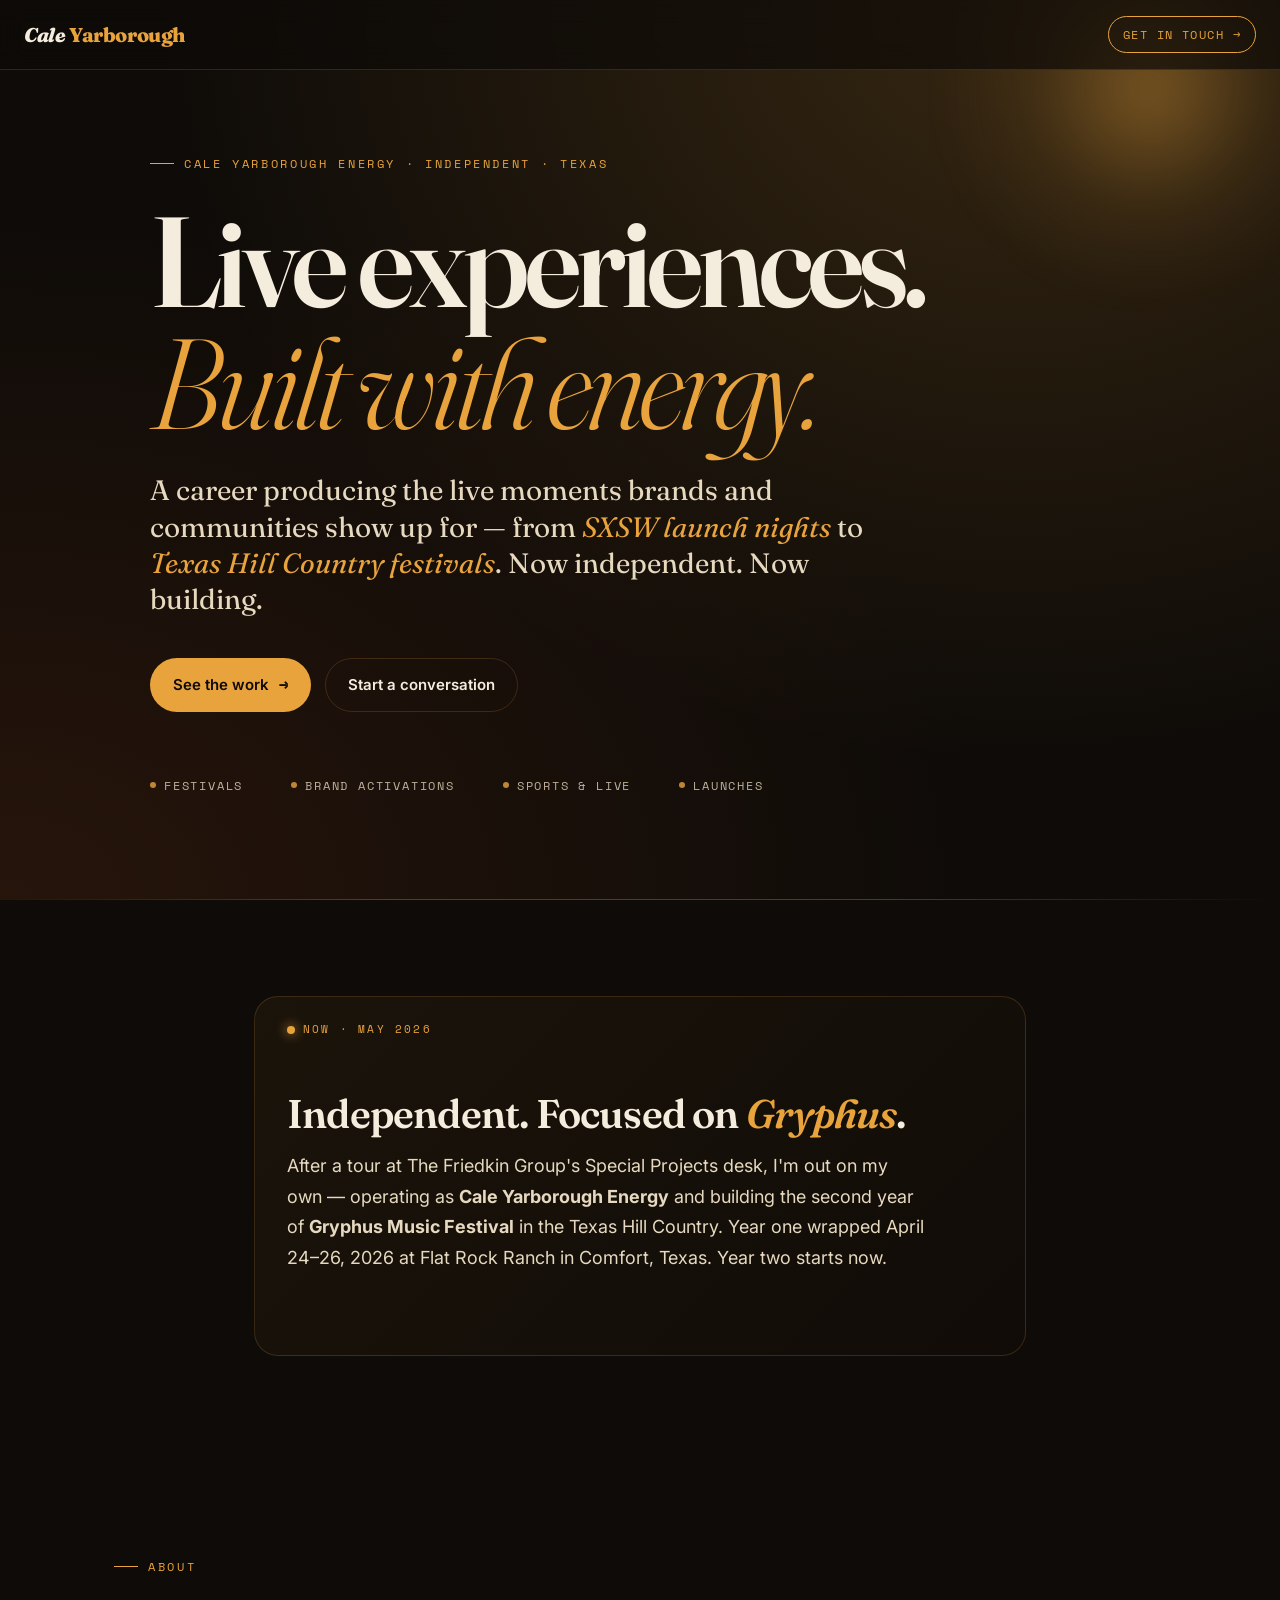
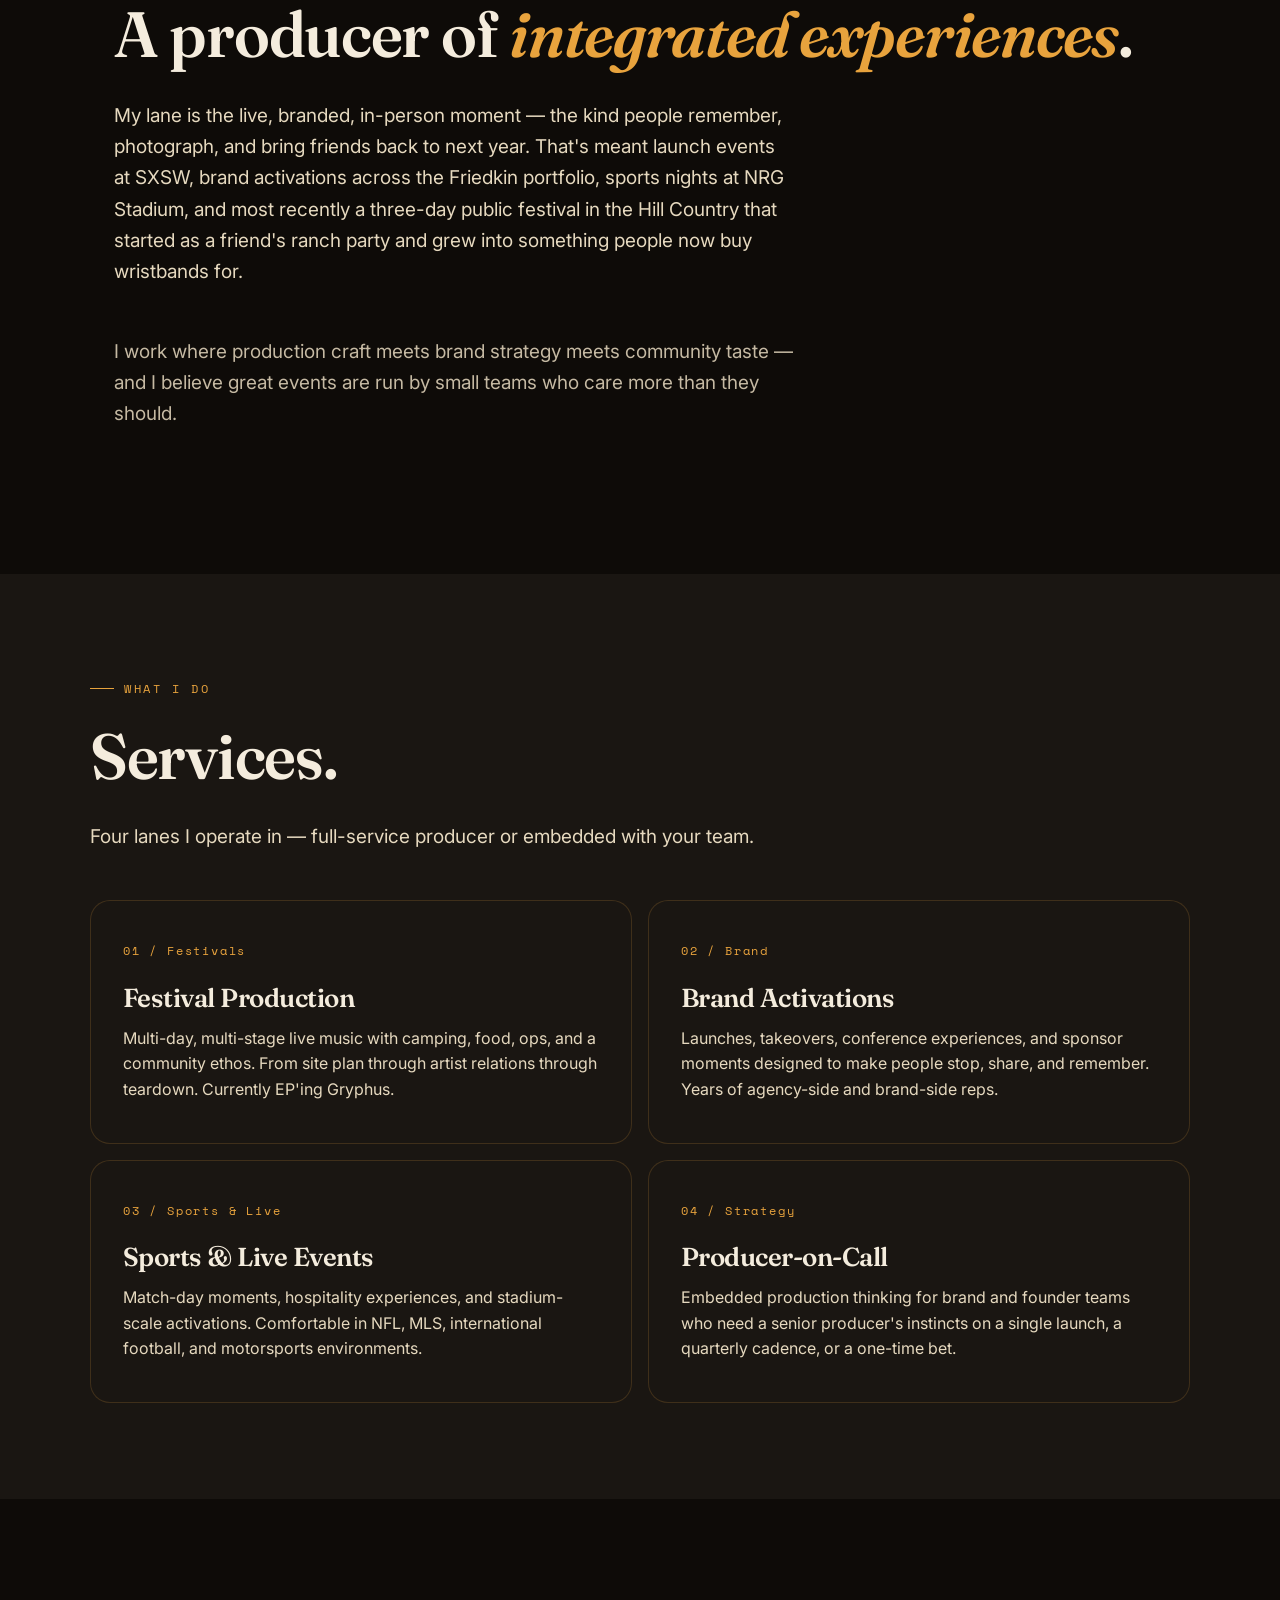
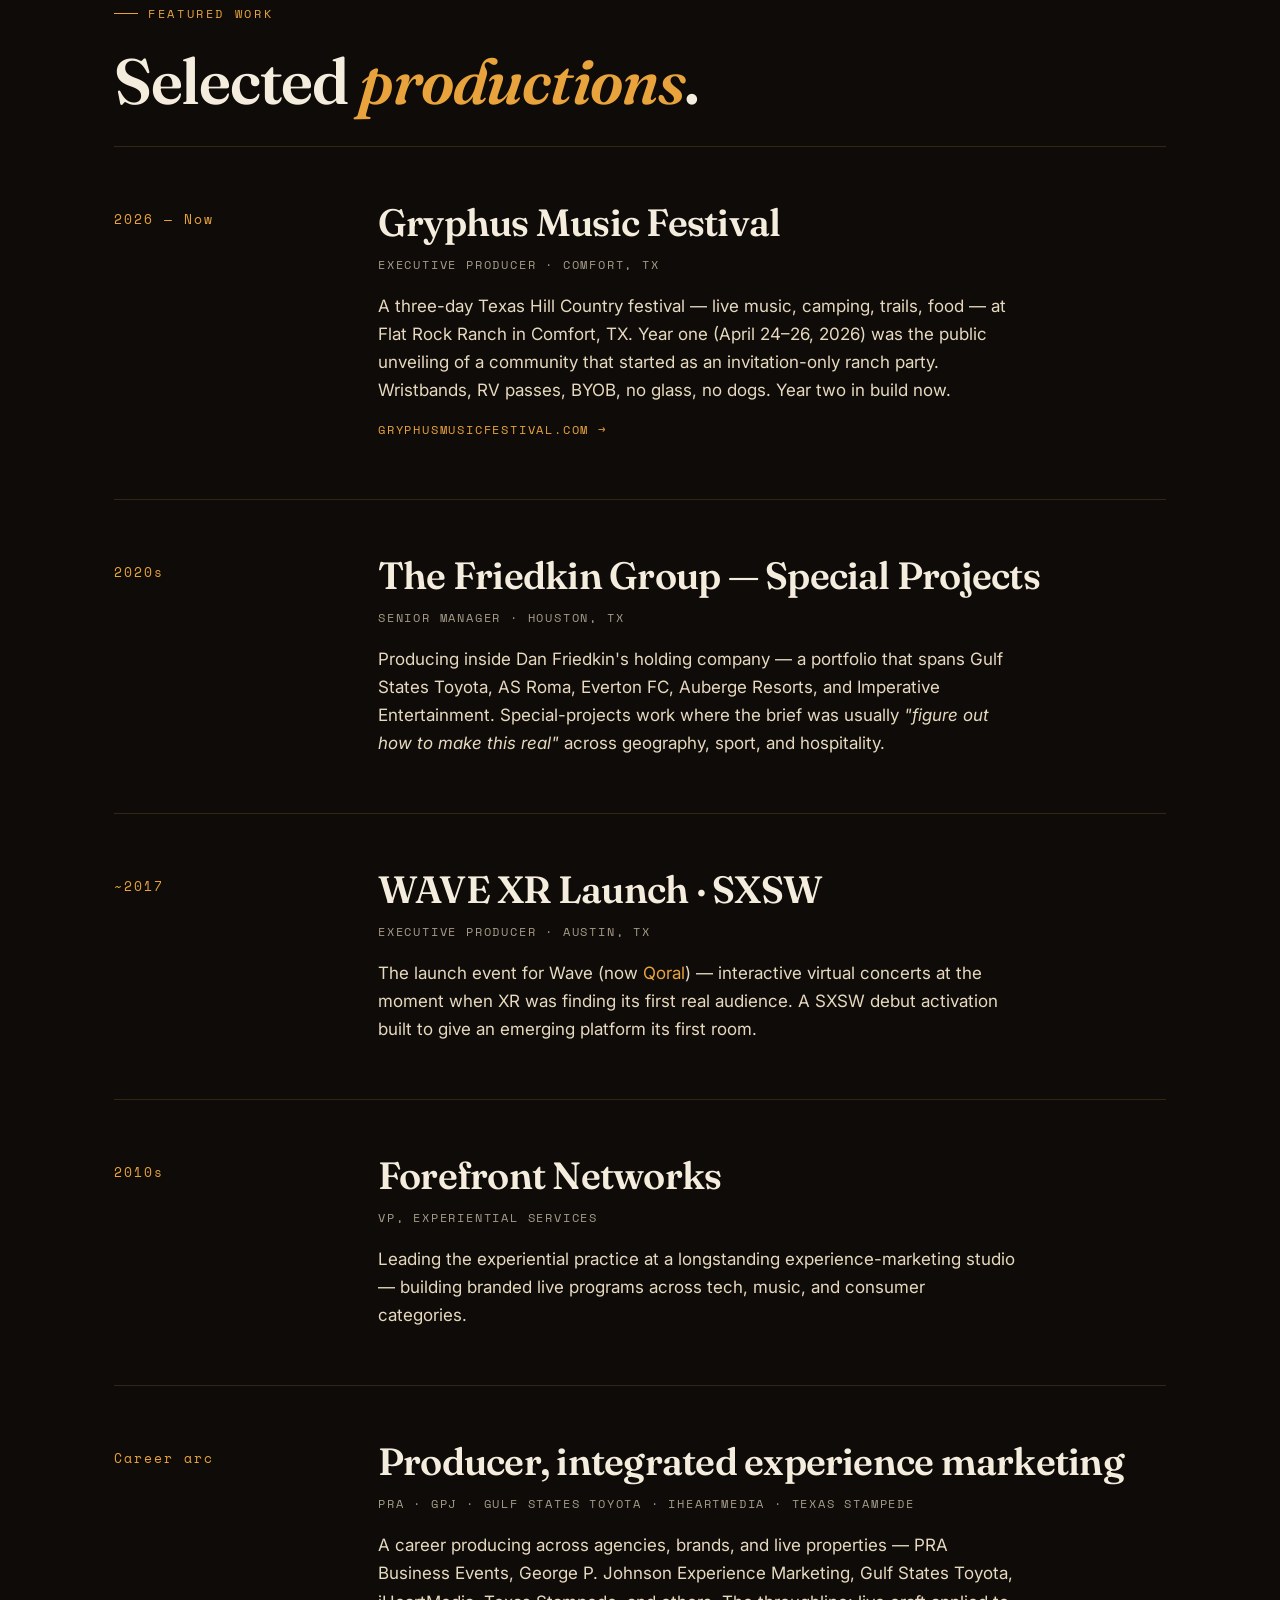
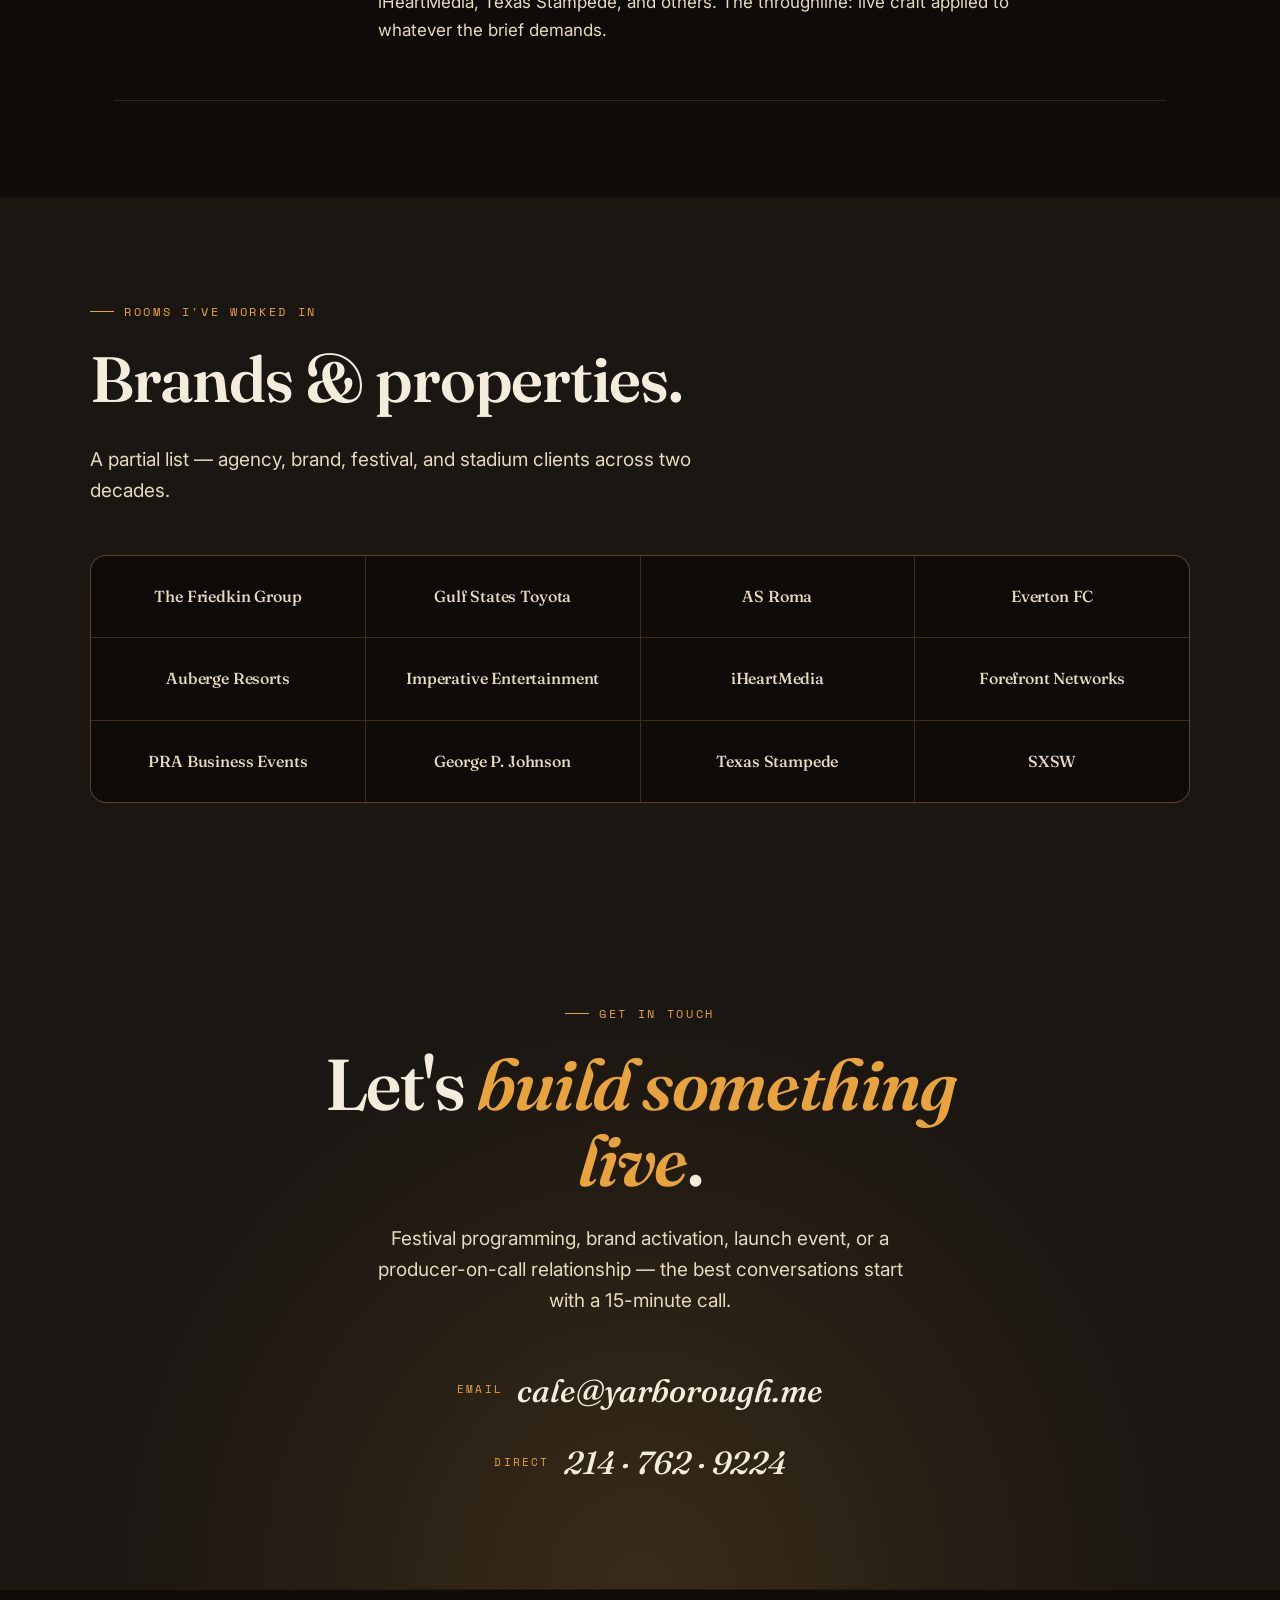
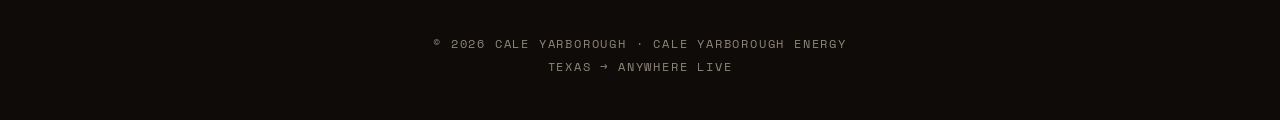
==== index.html @ 323abb15 "Initial site: cale-yarborough — independent experiential producer Single-page launch site for Cale Y" ====
<!doctype html>
<html lang="en">
<head>
<meta charset="utf-8" />
<meta name="viewport" content="width=device-width,initial-scale=1,viewport-fit=cover" />
<meta name="theme-color" content="#0E0B08" />
<meta name="apple-mobile-web-app-capable" content="yes" />

<title>Cale Yarborough · Experiential Producer · Cale Yarborough Energy</title>
<meta name="description" content="Cale Yarborough — independent experiential producer. Live experiences, brand activations, and festival worlds, built from the Texas Hill Country." />

<meta property="og:type" content="website" />
<meta property="og:title" content="Cale Yarborough — Experiential Producer" />
<meta property="og:description" content="Live experiences. Brand activations. Festival worlds. Built from the Texas Hill Country." />
<meta property="og:url" content="https://yarborough.me" />

<link rel="preconnect" href="https://fonts.googleapis.com" />
<link rel="preconnect" href="https://fonts.gstatic.com" crossorigin />
<link rel="stylesheet" href="https://fonts.googleapis.com/css2?family=Fraunces:opsz,wght@9..144,300;9..144,400;9..144,500;9..144,600;9..144,800&family=Inter:wght@400;500;600;700;800&family=Space+Mono&display=swap" />

<link rel="icon" href="data:image/svg+xml,%3Csvg xmlns='http://www.w3.org/2000/svg' viewBox='0 0 64 64'%3E%3Crect width='64' height='64' fill='%230E0B08' rx='10'/%3E%3Ctext x='50%25' y='62%25' text-anchor='middle' fill='%23E8A33D' font-family='Fraunces,Georgia' font-size='42' font-weight='800' font-style='italic'%3EC%3C/text%3E%3C/svg%3E" />

<style>
  :root {
    --ink:        #0E0B08;
    --ink-2:      #1A1612;
    --ink-3:      #2A241D;
    --cream:      #F4ECDD;
    --cream-2:    #E6D9BF;
    --amber:      #E8A33D;
    --amber-2:    #C97F1F;
    --rust:       #B14B1F;
    --hill:       #4A4332;
    --line:       rgba(232,163,61,.18);

    --f-display:  "Fraunces", Georgia, "Times New Roman", serif;
    --f-body:     "Inter", -apple-system, BlinkMacSystemFont, sans-serif;
    --f-mono:     "Space Mono", ui-monospace, Menlo, monospace;
  }

  *, *::before, *::after { box-sizing: border-box; }
  html { scroll-behavior: smooth; }
  body {
    margin: 0;
    font-family: var(--f-body);
    font-size: 17px;
    line-height: 1.6;
    color: var(--cream);
    background: var(--ink);
    -webkit-font-smoothing: antialiased;
    overflow-x: hidden;
  }
  h1, h2, h3, h4 { margin: 0; font-family: var(--f-display); font-weight: 600; letter-spacing: -0.02em; line-height: 1.05; }
  p { margin: 0 0 1em; }
  ol, ul { padding: 0; margin: 0; list-style: none; }
  a { color: var(--amber); text-decoration: none; transition: color .2s ease; }
  a:hover { color: var(--cream); }
  ::selection { background: var(--amber); color: var(--ink); }

  /* ── grain + ambient texture ── */
  body::before {
    content: "";
    position: fixed; inset: 0;
    background-image: url("data:image/svg+xml,%3Csvg xmlns='http://www.w3.org/2000/svg' width='200' height='200'%3E%3Cfilter id='n'%3E%3CfeTurbulence type='fractalNoise' baseFrequency='.9' numOctaves='2'/%3E%3CfeColorMatrix values='0 0 0 0 0.91 0 0 0 0 0.85 0 0 0 0 0.74 0 0 0 0.06 0'/%3E%3C/filter%3E%3Crect width='200' height='200' filter='url(%23n)'/%3E%3C/svg%3E");
    pointer-events: none;
    opacity: .6;
    z-index: 1;
    mix-blend-mode: overlay;
  }
  main, header, footer { position: relative; z-index: 2; }

  /* ── nav ── */
  .nav {
    position: fixed;
    top: 0; left: 0; right: 0;
    z-index: 50;
    padding: 16px 24px;
    display: flex;
    justify-content: space-between;
    align-items: center;
    backdrop-filter: blur(12px);
    -webkit-backdrop-filter: blur(12px);
    background: rgba(14, 11, 8, 0.7);
    border-bottom: 1px solid var(--line);
  }
  .nav__brand {
    font-family: var(--f-display);
    font-style: italic;
    font-weight: 800;
    font-size: 20px;
    color: var(--cream);
    letter-spacing: -0.02em;
  }
  .nav__brand em { color: var(--amber); font-style: normal; }
  .nav__cta {
    font-family: var(--f-mono);
    font-size: 12px;
    text-transform: uppercase;
    letter-spacing: 0.12em;
    padding: 8px 14px;
    border: 1px solid var(--amber);
    border-radius: 999px;
    color: var(--amber);
  }
  .nav__cta:hover { background: var(--amber); color: var(--ink); }

  /* ── hero ── */
  .hero {
    min-height: 100vh;
    padding: 120px 24px 80px;
    display: flex;
    flex-direction: column;
    justify-content: center;
    position: relative;
    overflow: hidden;
    background:
      radial-gradient(ellipse at 80% 0%, rgba(232,163,61,.18), transparent 60%),
      radial-gradient(ellipse at 0% 100%, rgba(177,75,31,.15), transparent 55%),
      var(--ink);
  }
  .hero__sun {
    position: absolute;
    top: -120px;
    right: -80px;
    width: 420px;
    height: 420px;
    background: radial-gradient(circle, rgba(232,163,61,.4) 0%, rgba(232,163,61,.08) 40%, transparent 70%);
    border-radius: 50%;
    filter: blur(20px);
    animation: pulse 8s ease-in-out infinite;
  }
  @keyframes pulse {
    0%, 100% { transform: scale(1); opacity: .8; }
    50% { transform: scale(1.08); opacity: 1; }
  }
  .hero__horizon {
    position: absolute;
    bottom: 0;
    left: 0;
    right: 0;
    height: 1px;
    background: linear-gradient(90deg, transparent, var(--amber) 30%, var(--amber) 70%, transparent);
    opacity: .3;
  }
  .hero__inner {
    max-width: 980px;
    margin: 0 auto;
    width: 100%;
  }
  .hero__eyebrow {
    font-family: var(--f-mono);
    font-size: 12px;
    text-transform: uppercase;
    letter-spacing: 0.22em;
    color: var(--amber);
    margin-bottom: 28px;
    display: inline-flex;
    align-items: center;
    gap: 10px;
  }
  .hero__eyebrow::before {
    content: "";
    width: 24px;
    height: 1px;
    background: var(--amber);
  }
  .hero__title {
    font-size: clamp(48px, 11vw, 128px);
    line-height: 0.95;
    letter-spacing: -0.04em;
    margin-bottom: 28px;
    color: var(--cream);
  }
  .hero__title em {
    font-style: italic;
    color: var(--amber);
    font-weight: 300;
  }
  .hero__lede {
    font-size: clamp(20px, 2.6vw, 28px);
    font-family: var(--f-display);
    font-weight: 400;
    line-height: 1.3;
    color: var(--cream-2);
    max-width: 720px;
    margin-bottom: 40px;
  }
  .hero__lede em { color: var(--amber); font-style: italic; }
  .hero__cta-row {
    display: flex;
    flex-wrap: wrap;
    gap: 14px;
    align-items: center;
  }
  .btn {
    display: inline-flex;
    align-items: center;
    gap: 10px;
    padding: 14px 22px;
    font-family: var(--f-body);
    font-weight: 600;
    font-size: 15px;
    border-radius: 999px;
    transition: all .2s ease;
    cursor: pointer;
    border: 1px solid transparent;
  }
  .btn--primary {
    background: var(--amber);
    color: var(--ink);
  }
  .btn--primary:hover {
    background: var(--cream);
    color: var(--ink);
    transform: translateY(-1px);
  }
  .btn--ghost {
    color: var(--cream);
    border-color: var(--line);
  }
  .btn--ghost:hover {
    border-color: var(--amber);
    color: var(--amber);
  }
  .btn__arrow { font-family: var(--f-mono); transform: translateY(-1px); }

  .hero__meta {
    margin-top: 64px;
    display: flex;
    flex-wrap: wrap;
    gap: 32px 48px;
    font-family: var(--f-mono);
    font-size: 12px;
    text-transform: uppercase;
    letter-spacing: 0.15em;
    color: var(--cream-2);
    opacity: .8;
  }
  .hero__meta span { display: inline-flex; align-items: center; gap: 8px; }
  .hero__meta span::before {
    content: "";
    width: 6px; height: 6px;
    background: var(--amber);
    border-radius: 50%;
  }

  /* ── sections ── */
  .section {
    padding: 96px 24px;
    max-width: 1100px;
    margin: 0 auto;
  }
  .section--narrow { max-width: 820px; }
  .section--alt { background: var(--ink-2); max-width: none; }
  .section--alt > .section__inner {
    max-width: 1100px;
    margin: 0 auto;
  }

  .section__eyebrow {
    font-family: var(--f-mono);
    font-size: 12px;
    text-transform: uppercase;
    letter-spacing: 0.22em;
    color: var(--amber);
    margin-bottom: 24px;
    display: inline-flex;
    align-items: center;
    gap: 10px;
  }
  .section__eyebrow::before {
    content: "";
    width: 24px;
    height: 1px;
    background: var(--amber);
  }
  .section__title {
    font-size: clamp(36px, 5.5vw, 64px);
    margin-bottom: 32px;
    color: var(--cream);
  }
  .section__title em { color: var(--amber); font-style: italic; }
  .section__lede {
    font-size: 19px;
    line-height: 1.65;
    color: var(--cream-2);
    max-width: 680px;
    margin-bottom: 48px;
  }

  /* ── now / current ── */
  .now {
    padding: 64px 32px;
    border: 1px solid var(--line);
    border-radius: 24px;
    background: linear-gradient(135deg, rgba(232,163,61,.06), rgba(177,75,31,.02));
    position: relative;
  }
  .now__pill {
    position: absolute;
    top: 24px;
    left: 32px;
    font-family: var(--f-mono);
    font-size: 11px;
    text-transform: uppercase;
    letter-spacing: 0.2em;
    color: var(--amber);
    display: inline-flex;
    align-items: center;
    gap: 8px;
  }
  .now__pill::before {
    content: "";
    width: 8px; height: 8px;
    background: var(--amber);
    border-radius: 50%;
    box-shadow: 0 0 12px var(--amber);
    animation: blink 2s ease-in-out infinite;
  }
  @keyframes blink {
    0%, 100% { opacity: 1; }
    50% { opacity: 0.4; }
  }
  .now__title {
    font-size: clamp(28px, 4vw, 40px);
    margin: 32px 0 16px;
    color: var(--cream);
  }
  .now__title em { color: var(--amber); font-style: italic; }
  .now__body {
    font-size: 18px;
    color: var(--cream-2);
    line-height: 1.7;
    max-width: 640px;
  }

  /* ── services grid ── */
  .services {
    display: grid;
    grid-template-columns: 1fr;
    gap: 16px;
  }
  @media (min-width: 720px) {
    .services { grid-template-columns: 1fr 1fr; }
  }
  .service {
    padding: 40px 32px;
    border: 1px solid var(--line);
    border-radius: 20px;
    background: var(--ink-2);
    transition: all .3s ease;
  }
  .service:hover {
    border-color: var(--amber);
    transform: translateY(-2px);
    background: linear-gradient(135deg, var(--ink-2), var(--ink-3));
  }
  .service__num {
    font-family: var(--f-mono);
    font-size: 12px;
    color: var(--amber);
    margin-bottom: 24px;
    letter-spacing: 0.15em;
  }
  .service__title {
    font-size: 26px;
    margin-bottom: 14px;
    color: var(--cream);
  }
  .service__body {
    font-size: 16px;
    color: var(--cream-2);
    line-height: 1.6;
    margin: 0;
  }

  /* ── featured work ── */
  .feature {
    border-top: 1px solid var(--line);
    padding: 56px 0;
    display: grid;
    grid-template-columns: 1fr;
    gap: 28px;
  }
  @media (min-width: 760px) {
    .feature { grid-template-columns: 200px 1fr; gap: 64px; }
  }
  .feature:last-child { border-bottom: 1px solid var(--line); }
  .feature__year {
    font-family: var(--f-mono);
    font-size: 13px;
    color: var(--amber);
    letter-spacing: 0.15em;
    padding-top: 6px;
  }
  .feature__title {
    font-size: clamp(24px, 3.5vw, 38px);
    margin-bottom: 12px;
    color: var(--cream);
  }
  .feature__role {
    font-family: var(--f-mono);
    font-size: 12px;
    text-transform: uppercase;
    letter-spacing: 0.15em;
    color: var(--cream-2);
    opacity: .7;
    margin-bottom: 18px;
  }
  .feature__body {
    font-size: 17px;
    color: var(--cream-2);
    line-height: 1.65;
    max-width: 640px;
    margin: 0;
  }
  .feature__link {
    display: inline-flex;
    align-items: center;
    gap: 8px;
    margin-top: 16px;
    font-family: var(--f-mono);
    font-size: 12px;
    text-transform: uppercase;
    letter-spacing: 0.15em;
    color: var(--amber);
  }

  /* ── trusted ── */
  .trusted {
    display: grid;
    grid-template-columns: repeat(2, 1fr);
    gap: 1px;
    background: var(--line);
    border: 1px solid var(--line);
    border-radius: 16px;
    overflow: hidden;
  }
  @media (min-width: 600px) { .trusted { grid-template-columns: repeat(3, 1fr); } }
  @media (min-width: 900px) { .trusted { grid-template-columns: repeat(4, 1fr); } }
  .trusted__cell {
    background: var(--ink);
    padding: 28px 16px;
    text-align: center;
    font-family: var(--f-display);
    font-weight: 500;
    font-size: 16px;
    color: var(--cream-2);
    letter-spacing: -0.01em;
    transition: all .2s ease;
  }
  .trusted__cell:hover { color: var(--amber); background: var(--ink-2); }

  /* ── contact ── */
  .contact {
    padding: 96px 24px;
    background:
      radial-gradient(ellipse at 50% 100%, rgba(232,163,61,.15), transparent 60%),
      var(--ink-2);
    text-align: center;
  }
  .contact__inner { max-width: 720px; margin: 0 auto; }
  .contact__title {
    font-size: clamp(40px, 7vw, 72px);
    margin-bottom: 24px;
    color: var(--cream);
  }
  .contact__title em { color: var(--amber); font-style: italic; }
  .contact__lede {
    font-size: 19px;
    color: var(--cream-2);
    line-height: 1.65;
    margin-bottom: 48px;
    max-width: 560px;
    margin-left: auto;
    margin-right: auto;
  }
  .contact__methods {
    display: flex;
    flex-direction: column;
    gap: 16px;
    align-items: center;
  }
  .contact__method {
    display: inline-flex;
    align-items: center;
    gap: 14px;
    font-family: var(--f-display);
    font-style: italic;
    font-weight: 500;
    font-size: clamp(22px, 3.5vw, 32px);
    color: var(--cream);
    border-bottom: 1px solid transparent;
    padding-bottom: 4px;
    transition: all .2s ease;
  }
  .contact__method:hover { color: var(--amber); border-bottom-color: var(--amber); }
  .contact__label {
    font-family: var(--f-mono);
    font-size: 11px;
    text-transform: uppercase;
    letter-spacing: 0.2em;
    color: var(--amber);
    font-style: normal;
  }

  /* ── footer ── */
  .footer {
    padding: 40px 24px;
    text-align: center;
    border-top: 1px solid var(--line);
    font-family: var(--f-mono);
    font-size: 12px;
    text-transform: uppercase;
    letter-spacing: 0.15em;
    color: var(--cream-2);
    opacity: .6;
  }
  .footer p { margin: 4px 0; }

  /* ── reveal on scroll ── */
  .reveal {
    opacity: 0;
    transform: translateY(20px);
    transition: opacity .8s ease, transform .8s ease;
  }
  .reveal.is-in {
    opacity: 1;
    transform: translateY(0);
  }
  @media (prefers-reduced-motion: reduce) {
    .reveal { opacity: 1; transform: none; }
    .hero__sun, .now__pill::before { animation: none; }
  }
</style>
</head>
<body>

<header class="nav">
  <a href="#top" class="nav__brand">Cale <em>Yarborough</em></a>
  <a href="#contact" class="nav__cta">Get in touch →</a>
</header>

<main id="top">

  <!-- HERO -->
  <section class="hero">
    <div class="hero__sun" aria-hidden="true"></div>
    <div class="hero__inner">
      <div class="hero__eyebrow">Cale Yarborough Energy · Independent · Texas</div>
      <h1 class="hero__title">Live experiences.<br/><em>Built with energy.</em></h1>
      <p class="hero__lede">
        A career producing the live moments brands and communities show up for —
        from <em>SXSW launch nights</em> to <em>Texas Hill Country festivals</em>.
        Now independent. Now building.
      </p>
      <div class="hero__cta-row">
        <a href="#work" class="btn btn--primary">See the work <span class="btn__arrow">→</span></a>
        <a href="#contact" class="btn btn--ghost">Start a conversation</a>
      </div>
      <div class="hero__meta">
        <span>Festivals</span>
        <span>Brand activations</span>
        <span>Sports &amp; live</span>
        <span>Launches</span>
      </div>
    </div>
    <div class="hero__horizon" aria-hidden="true"></div>
  </section>

  <!-- NOW -->
  <section class="section section--narrow reveal" id="now">
    <div class="now">
      <span class="now__pill">Now · May 2026</span>
      <h2 class="now__title">Independent. Focused on <em>Gryphus</em>.</h2>
      <p class="now__body">
        After a tour at The Friedkin Group's Special Projects desk, I'm out on my own —
        operating as <strong>Cale Yarborough Energy</strong> and building the second year of
        <strong>Gryphus Music Festival</strong> in the Texas Hill Country.
        Year one wrapped April 24–26, 2026 at Flat Rock Ranch in Comfort, Texas.
        Year two starts now.
      </p>
    </div>
  </section>

  <!-- ABOUT -->
  <section class="section reveal" id="about">
    <div class="section__eyebrow">About</div>
    <h2 class="section__title">A producer of <em>integrated experiences</em>.</h2>
    <p class="section__lede">
      My lane is the live, branded, in-person moment — the kind people remember,
      photograph, and bring friends back to next year.
      That's meant launch events at SXSW, brand activations across the Friedkin portfolio,
      sports nights at NRG Stadium, and most recently a three-day public festival
      in the Hill Country that started as a friend's ranch party and grew into something
      people now buy wristbands for.
    </p>
    <p class="section__lede" style="opacity:.85">
      I work where production craft meets brand strategy meets community taste —
      and I believe great events are run by small teams who care more than they should.
    </p>
  </section>

  <!-- SERVICES -->
  <section class="section section--alt reveal">
    <div class="section__inner">
      <div class="section__eyebrow">What I do</div>
      <h2 class="section__title">Services.</h2>
      <p class="section__lede">Four lanes I operate in — full-service producer or embedded with your team.</p>

      <div class="services">
        <article class="service">
          <div class="service__num">01 / Festivals</div>
          <h3 class="service__title">Festival Production</h3>
          <p class="service__body">
            Multi-day, multi-stage live music with camping, food, ops, and a community ethos.
            From site plan through artist relations through teardown. Currently EP'ing Gryphus.
          </p>
        </article>

        <article class="service">
          <div class="service__num">02 / Brand</div>
          <h3 class="service__title">Brand Activations</h3>
          <p class="service__body">
            Launches, takeovers, conference experiences, and sponsor moments designed to make
            people stop, share, and remember. Years of agency-side and brand-side reps.
          </p>
        </article>

        <article class="service">
          <div class="service__num">03 / Sports &amp; Live</div>
          <h3 class="service__title">Sports &amp; Live Events</h3>
          <p class="service__body">
            Match-day moments, hospitality experiences, and stadium-scale activations.
            Comfortable in NFL, MLS, international football, and motorsports environments.
          </p>
        </article>

        <article class="service">
          <div class="service__num">04 / Strategy</div>
          <h3 class="service__title">Producer-on-Call</h3>
          <p class="service__body">
            Embedded production thinking for brand and founder teams who need a senior
            producer's instincts on a single launch, a quarterly cadence, or a one-time bet.
          </p>
        </article>
      </div>
    </div>
  </section>

  <!-- FEATURED WORK -->
  <section class="section reveal" id="work">
    <div class="section__eyebrow">Featured Work</div>
    <h2 class="section__title">Selected <em>productions</em>.</h2>

    <article class="feature">
      <div class="feature__year">2026 — Now</div>
      <div>
        <h3 class="feature__title">Gryphus Music Festival</h3>
        <div class="feature__role">Executive Producer · Comfort, TX</div>
        <p class="feature__body">
          A three-day Texas Hill Country festival — live music, camping, trails, food —
          at Flat Rock Ranch in Comfort, TX. Year one (April 24–26, 2026) was the public
          unveiling of a community that started as an invitation-only ranch party.
          Wristbands, RV passes, BYOB, no glass, no dogs. Year two in build now.
        </p>
        <a class="feature__link" href="https://gryphusmusicfestival.com" target="_blank" rel="noopener">
          gryphusmusicfestival.com →
        </a>
      </div>
    </article>

    <article class="feature">
      <div class="feature__year">2020s</div>
      <div>
        <h3 class="feature__title">The Friedkin Group — Special Projects</h3>
        <div class="feature__role">Senior Manager · Houston, TX</div>
        <p class="feature__body">
          Producing inside Dan Friedkin's holding company — a portfolio that spans
          Gulf States Toyota, AS Roma, Everton FC, Auberge Resorts, and Imperative
          Entertainment. Special-projects work where the brief was usually
          <em>"figure out how to make this real"</em> across geography, sport, and hospitality.
        </p>
      </div>
    </article>

    <article class="feature">
      <div class="feature__year">~2017</div>
      <div>
        <h3 class="feature__title">WAVE XR Launch · SXSW</h3>
        <div class="feature__role">Executive Producer · Austin, TX</div>
        <p class="feature__body">
          The launch event for Wave (now <a href="https://qoral.ai" target="_blank" rel="noopener">Qoral</a>) —
          interactive virtual concerts at the moment when XR was finding its first real audience.
          A SXSW debut activation built to give an emerging platform its first room.
        </p>
      </div>
    </article>

    <article class="feature">
      <div class="feature__year">2010s</div>
      <div>
        <h3 class="feature__title">Forefront Networks</h3>
        <div class="feature__role">VP, Experiential Services</div>
        <p class="feature__body">
          Leading the experiential practice at a longstanding experience-marketing
          studio — building branded live programs across tech, music, and consumer
          categories.
        </p>
      </div>
    </article>

    <article class="feature">
      <div class="feature__year">Career arc</div>
      <div>
        <h3 class="feature__title">Producer, integrated experience marketing</h3>
        <div class="feature__role">PRA · GPJ · Gulf States Toyota · iHeartMedia · Texas Stampede</div>
        <p class="feature__body">
          A career producing across agencies, brands, and live properties —
          PRA Business Events, George P. Johnson Experience Marketing, Gulf States Toyota,
          iHeartMedia, Texas Stampede, and others. The throughline: live craft applied
          to whatever the brief demands.
        </p>
      </div>
    </article>
  </section>

  <!-- TRUSTED BY (rooms / brands) -->
  <section class="section section--alt reveal">
    <div class="section__inner">
      <div class="section__eyebrow">Rooms I've worked in</div>
      <h2 class="section__title">Brands &amp; properties.</h2>
      <p class="section__lede">A partial list — agency, brand, festival, and stadium clients across two decades.</p>

      <div class="trusted">
        <div class="trusted__cell">The Friedkin Group</div>
        <div class="trusted__cell">Gulf States Toyota</div>
        <div class="trusted__cell">AS Roma</div>
        <div class="trusted__cell">Everton FC</div>
        <div class="trusted__cell">Auberge Resorts</div>
        <div class="trusted__cell">Imperative Entertainment</div>
        <div class="trusted__cell">iHeartMedia</div>
        <div class="trusted__cell">Forefront Networks</div>
        <div class="trusted__cell">PRA Business Events</div>
        <div class="trusted__cell">George P. Johnson</div>
        <div class="trusted__cell">Texas Stampede</div>
        <div class="trusted__cell">SXSW</div>
      </div>
    </div>
  </section>

  <!-- CONTACT -->
  <section class="contact" id="contact">
    <div class="contact__inner">
      <div class="section__eyebrow" style="justify-content:center; display:inline-flex;">Get in touch</div>
      <h2 class="contact__title">Let's <em>build something live</em>.</h2>
      <p class="contact__lede">
        Festival programming, brand activation, launch event, or a producer-on-call relationship —
        the best conversations start with a 15-minute call.
      </p>
      <div class="contact__methods">
        <a class="contact__method" href="mailto:cale@yarborough.me">
          <span class="contact__label">Email</span>
          cale@yarborough.me
        </a>
        <a class="contact__method" href="tel:+12147629224">
          <span class="contact__label">Direct</span>
          214 · 762 · 9224
        </a>
      </div>
    </div>
  </section>

</main>

<footer class="footer">
  <p>© 2026 Cale Yarborough · Cale Yarborough Energy</p>
  <p>Texas → Anywhere live</p>
</footer>

<script>
  // reveal on scroll
  const io = new IntersectionObserver((entries) => {
    entries.forEach(e => {
      if (e.isIntersecting) {
        e.target.classList.add('is-in');
        io.unobserve(e.target);
      }
    });
  }, { rootMargin: "0px 0px -10% 0px", threshold: 0.05 });
  document.querySelectorAll('.reveal').forEach(el => io.observe(el));

  // soften nav on hero, solidify after scroll
  const nav = document.querySelector('.nav');
  const onScroll = () => {
    if (window.scrollY > 40) nav.style.background = "rgba(14, 11, 8, 0.92)";
    else nav.style.background = "rgba(14, 11, 8, 0.7)";
  };
  window.addEventListener('scroll', onScroll, { passive: true });
  onScroll();
</script>

</body>
</html>
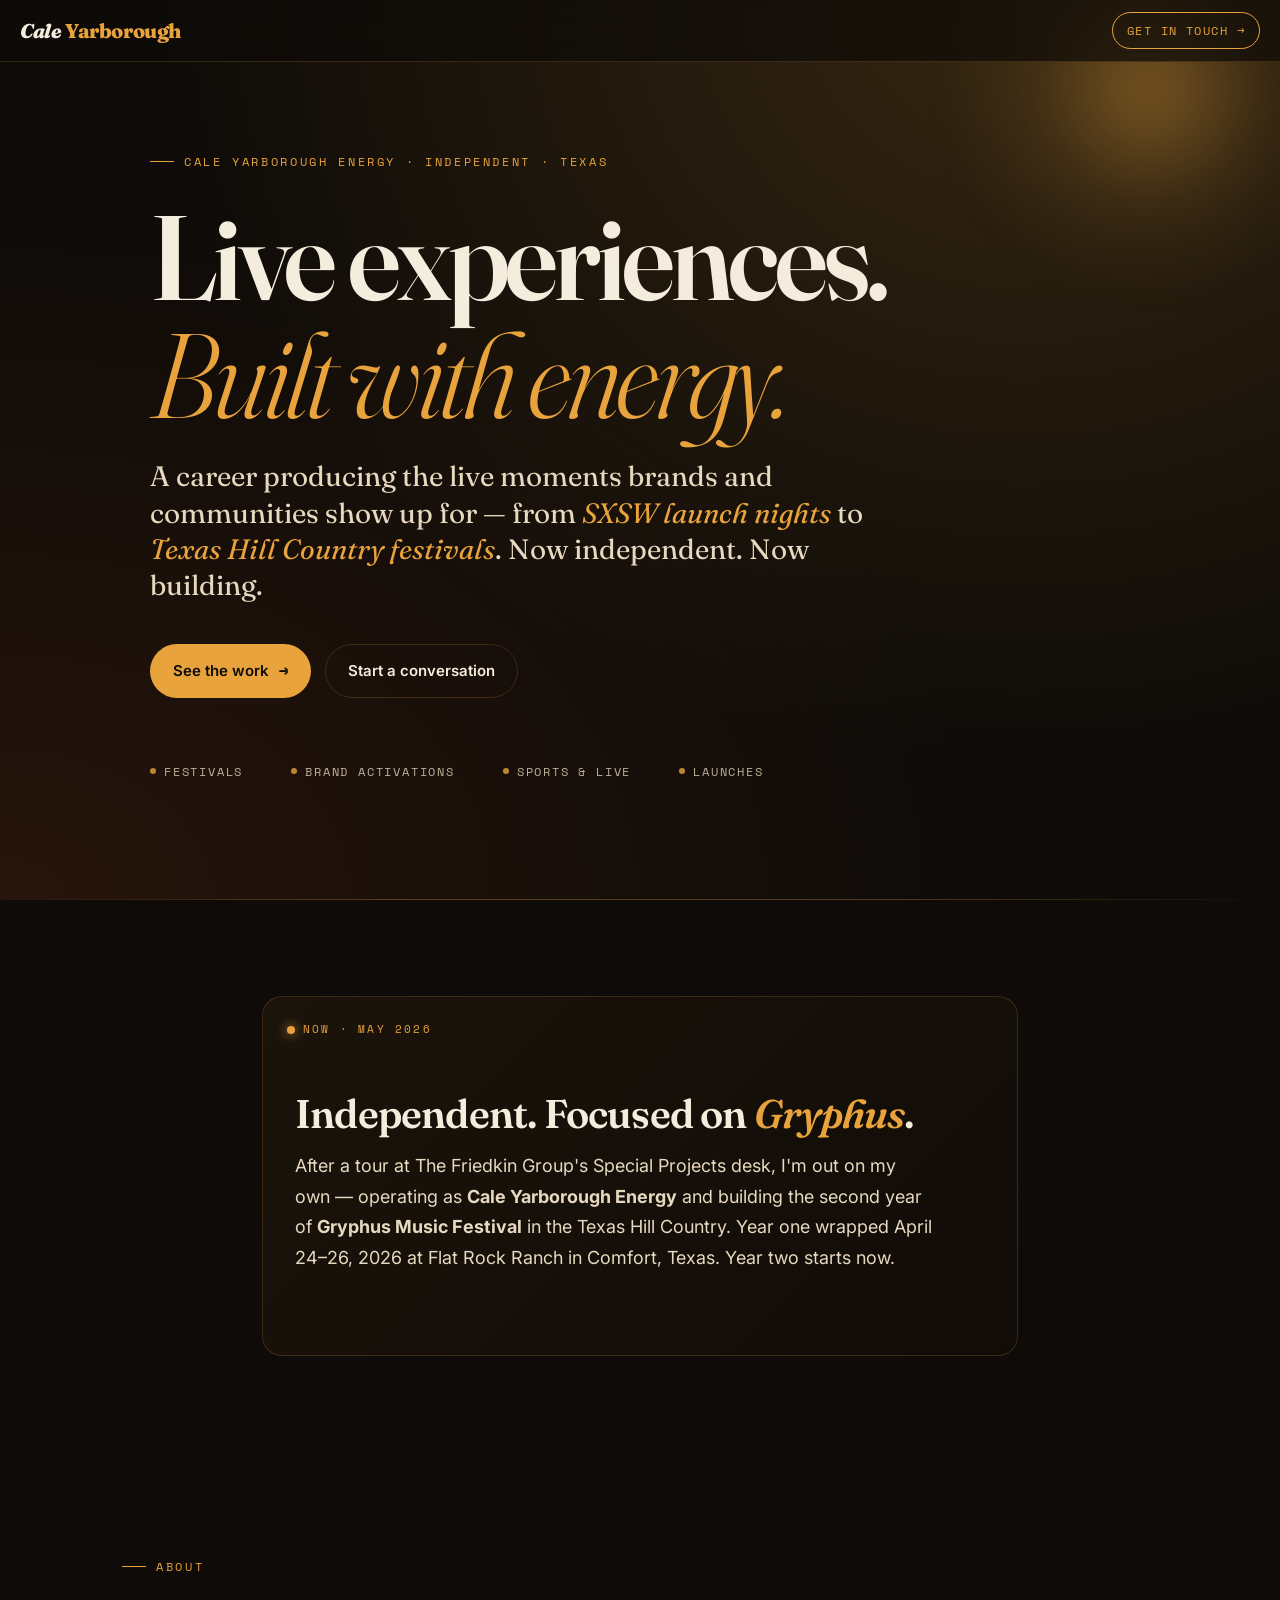
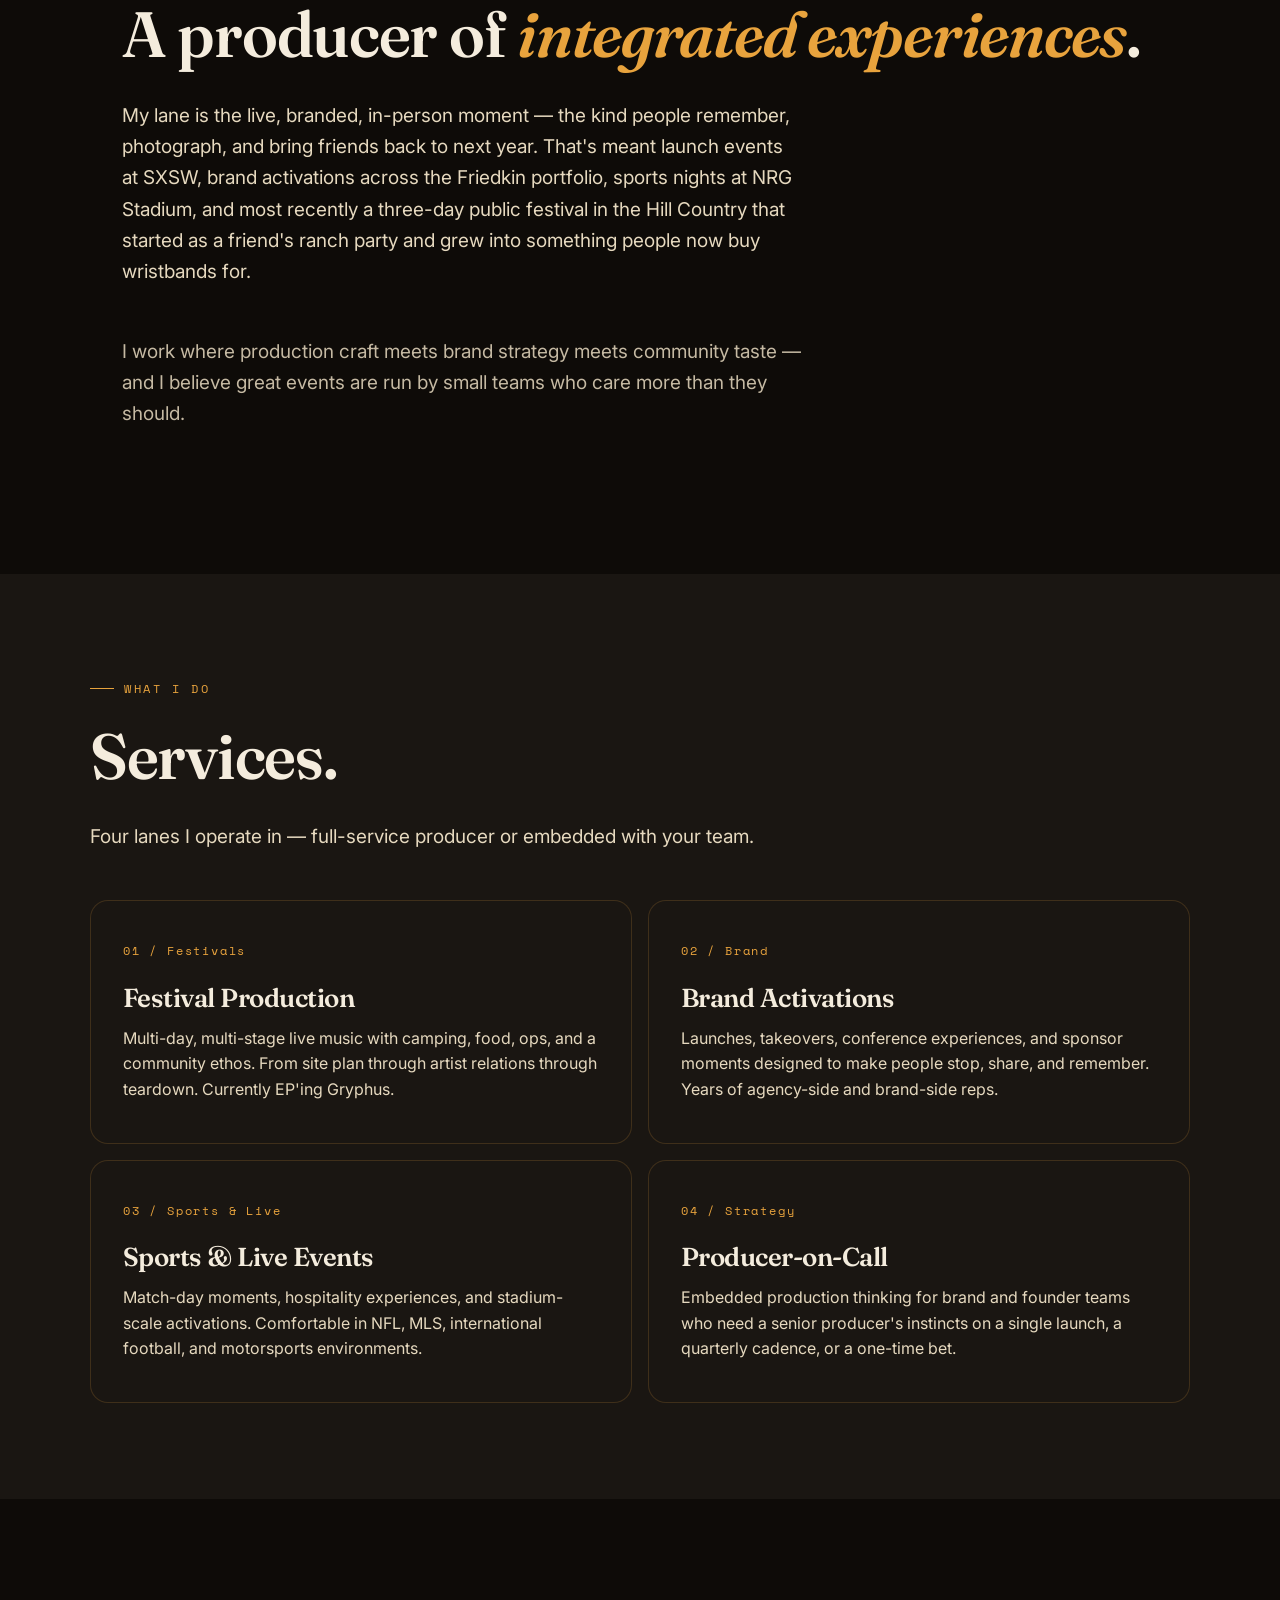
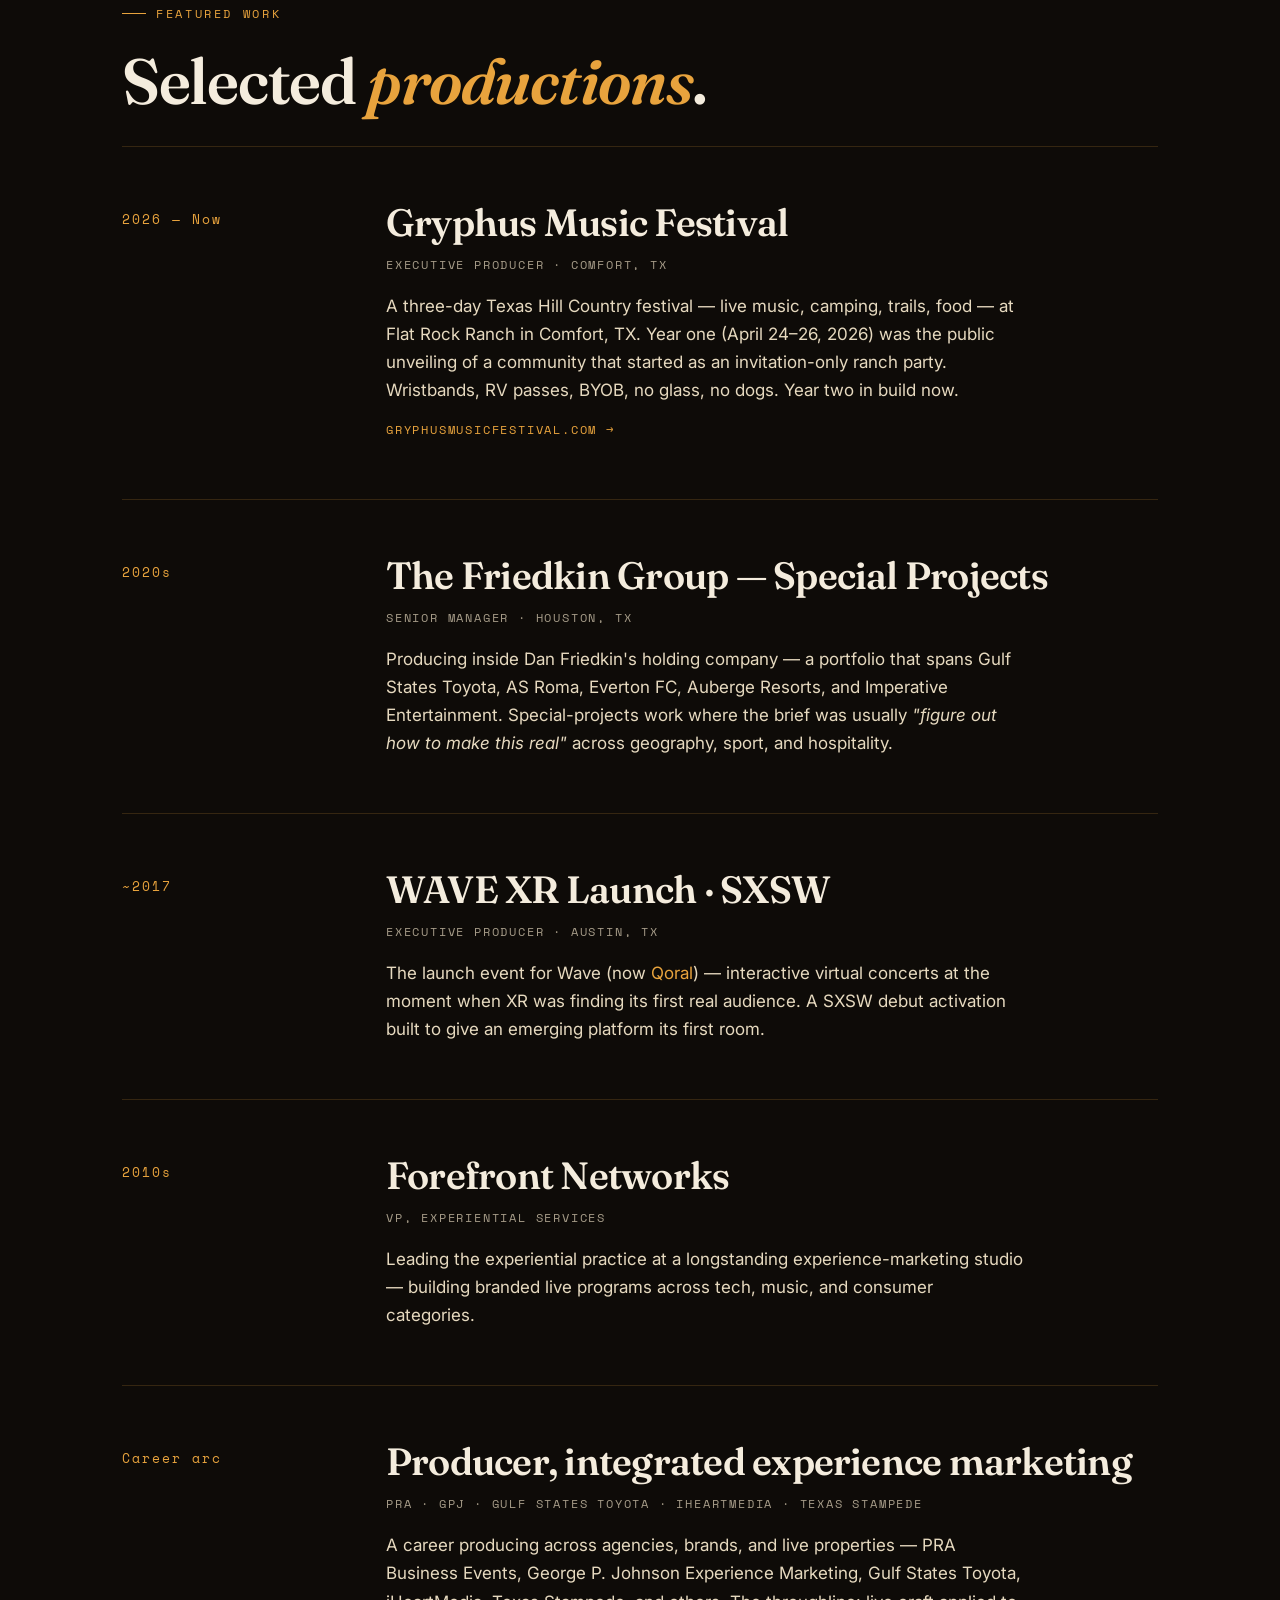
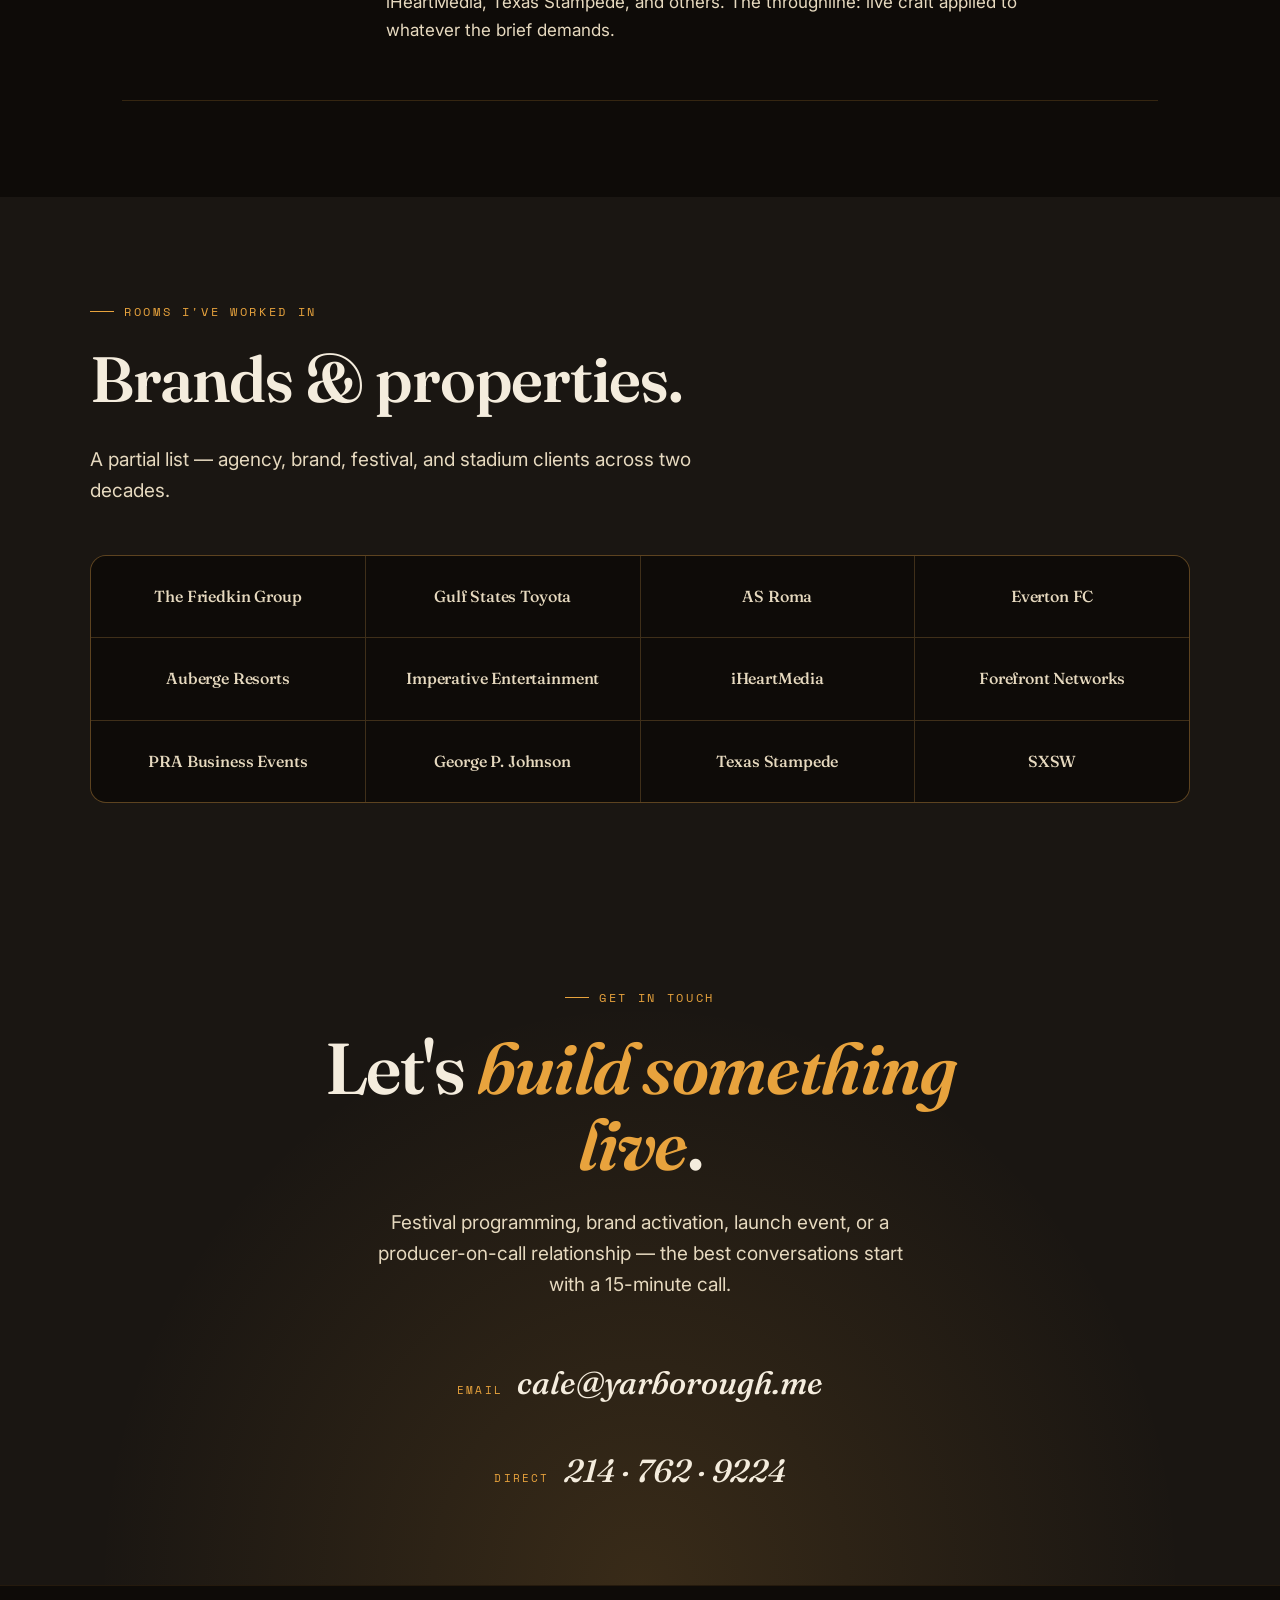
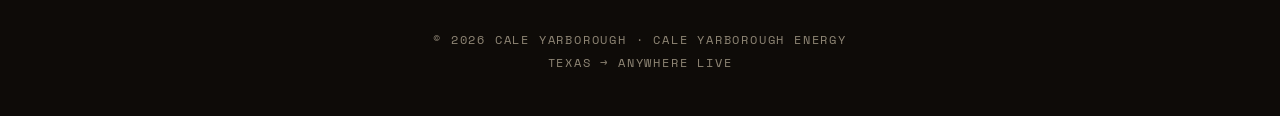
==== commit 4fcee83d: "iPhone polish: 100svh, safe-area insets, lighter mobile padding, kill grain on small viewports - Use" ====
--- a/index.html
+++ b/index.html
@@ -48,7 +48,9 @@
     color: var(--cream);
     background: var(--ink);
     -webkit-font-smoothing: antialiased;
+    -webkit-text-size-adjust: 100%;
     overflow-x: hidden;
+    width: 100%;
   }
   h1, h2, h3, h4 { margin: 0; font-family: var(--f-display); font-weight: 600; letter-spacing: -0.02em; line-height: 1.05; }
   p { margin: 0 0 1em; }
@@ -57,15 +59,17 @@
   a:hover { color: var(--cream); }
   ::selection { background: var(--amber); color: var(--ink); }
 
-  /* ── grain + ambient texture ── */
-  body::before {
-    content: "";
-    position: fixed; inset: 0;
-    background-image: url("data:image/svg+xml,%3Csvg xmlns='http://www.w3.org/2000/svg' width='200' height='200'%3E%3Cfilter id='n'%3E%3CfeTurbulence type='fractalNoise' baseFrequency='.9' numOctaves='2'/%3E%3CfeColorMatrix values='0 0 0 0 0.91 0 0 0 0 0.85 0 0 0 0 0.74 0 0 0 0.06 0'/%3E%3C/filter%3E%3Crect width='200' height='200' filter='url(%23n)'/%3E%3C/svg%3E");
-    pointer-events: none;
-    opacity: .6;
-    z-index: 1;
-    mix-blend-mode: overlay;
+  /* ── grain + ambient texture (skipped on small / iOS for perf + render bugs) ── */
+  @media (min-width: 720px) {
+    body::before {
+      content: "";
+      position: fixed; inset: 0;
+      background-image: url("data:image/svg+xml,%3Csvg xmlns='http://www.w3.org/2000/svg' width='200' height='200'%3E%3Cfilter id='n'%3E%3CfeTurbulence type='fractalNoise' baseFrequency='.9' numOctaves='2'/%3E%3CfeColorMatrix values='0 0 0 0 0.91 0 0 0 0 0.85 0 0 0 0 0.74 0 0 0 0.06 0'/%3E%3C/filter%3E%3Crect width='200' height='200' filter='url(%23n)'/%3E%3C/svg%3E");
+      pointer-events: none;
+      opacity: .5;
+      z-index: 1;
+      mix-blend-mode: overlay;
+    }
   }
   main, header, footer { position: relative; z-index: 2; }
 
@@ -74,13 +78,15 @@
     position: fixed;
     top: 0; left: 0; right: 0;
     z-index: 50;
-    padding: 16px 24px;
+    padding:
+      max(12px, env(safe-area-inset-top)) max(20px, env(safe-area-inset-right))
+      12px max(20px, env(safe-area-inset-left));
     display: flex;
     justify-content: space-between;
     align-items: center;
     backdrop-filter: blur(12px);
     -webkit-backdrop-filter: blur(12px);
-    background: rgba(14, 11, 8, 0.7);
+    background: rgba(14, 11, 8, 0.85);
     border-bottom: 1px solid var(--line);
   }
   .nav__brand {
@@ -107,7 +113,10 @@
   /* ── hero ── */
   .hero {
     min-height: 100vh;
-    padding: 120px 24px 80px;
+    min-height: 100svh;
+    padding:
+      calc(96px + env(safe-area-inset-top)) max(20px, env(safe-area-inset-right))
+      72px max(20px, env(safe-area-inset-left));
     display: flex;
     flex-direction: column;
     justify-content: center;
@@ -165,11 +174,13 @@
     background: var(--amber);
   }
   .hero__title {
-    font-size: clamp(48px, 11vw, 128px);
-    line-height: 0.95;
-    letter-spacing: -0.04em;
-    margin-bottom: 28px;
-    color: var(--cream);
+    font-size: clamp(40px, 10vw, 120px);
+    line-height: 0.98;
+    letter-spacing: -0.035em;
+    margin-bottom: 24px;
+    color: var(--cream);
+    word-wrap: break-word;
+    overflow-wrap: break-word;
   }
   .hero__title em {
     font-style: italic;
@@ -246,9 +257,12 @@
 
   /* ── sections ── */
   .section {
-    padding: 96px 24px;
+    padding: 80px max(20px, env(safe-area-inset-left)) 80px max(20px, env(safe-area-inset-right));
     max-width: 1100px;
     margin: 0 auto;
+  }
+  @media (min-width: 720px) {
+    .section { padding: 96px 32px; }
   }
   .section--narrow { max-width: 820px; }
   .section--alt { background: var(--ink-2); max-width: none; }
@@ -290,16 +304,19 @@
 
   /* ── now / current ── */
   .now {
-    padding: 64px 32px;
+    padding: 72px 24px 48px;
     border: 1px solid var(--line);
-    border-radius: 24px;
+    border-radius: 20px;
     background: linear-gradient(135deg, rgba(232,163,61,.06), rgba(177,75,31,.02));
     position: relative;
+  }
+  @media (min-width: 720px) {
+    .now { padding: 64px 32px; }
   }
   .now__pill {
     position: absolute;
     top: 24px;
-    left: 32px;
+    left: 24px;
     font-family: var(--f-mono);
     font-size: 11px;
     text-transform: uppercase;
@@ -344,11 +361,14 @@
     .services { grid-template-columns: 1fr 1fr; }
   }
   .service {
-    padding: 40px 32px;
+    padding: 32px 24px;
     border: 1px solid var(--line);
-    border-radius: 20px;
+    border-radius: 18px;
     background: var(--ink-2);
     transition: all .3s ease;
+  }
+  @media (min-width: 720px) {
+    .service { padding: 40px 32px; }
   }
   .service:hover {
     border-color: var(--amber);
@@ -453,7 +473,9 @@
 
   /* ── contact ── */
   .contact {
-    padding: 96px 24px;
+    padding:
+      80px max(20px, env(safe-area-inset-right))
+      calc(80px + env(safe-area-inset-bottom)) max(20px, env(safe-area-inset-left));
     background:
       radial-gradient(ellipse at 50% 100%, rgba(232,163,61,.15), transparent 60%),
       var(--ink-2);
@@ -478,21 +500,25 @@
   .contact__methods {
     display: flex;
     flex-direction: column;
-    gap: 16px;
+    gap: 20px;
     align-items: center;
   }
   .contact__method {
     display: inline-flex;
-    align-items: center;
-    gap: 14px;
+    flex-wrap: wrap;
+    justify-content: center;
+    align-items: baseline;
+    gap: 10px 14px;
     font-family: var(--f-display);
     font-style: italic;
     font-weight: 500;
-    font-size: clamp(22px, 3.5vw, 32px);
+    font-size: clamp(20px, 5vw, 32px);
     color: var(--cream);
     border-bottom: 1px solid transparent;
-    padding-bottom: 4px;
+    padding: 8px 4px;
+    min-height: 44px;
     transition: all .2s ease;
+    word-break: break-word;
   }
   .contact__method:hover { color: var(--amber); border-bottom-color: var(--amber); }
   .contact__label {
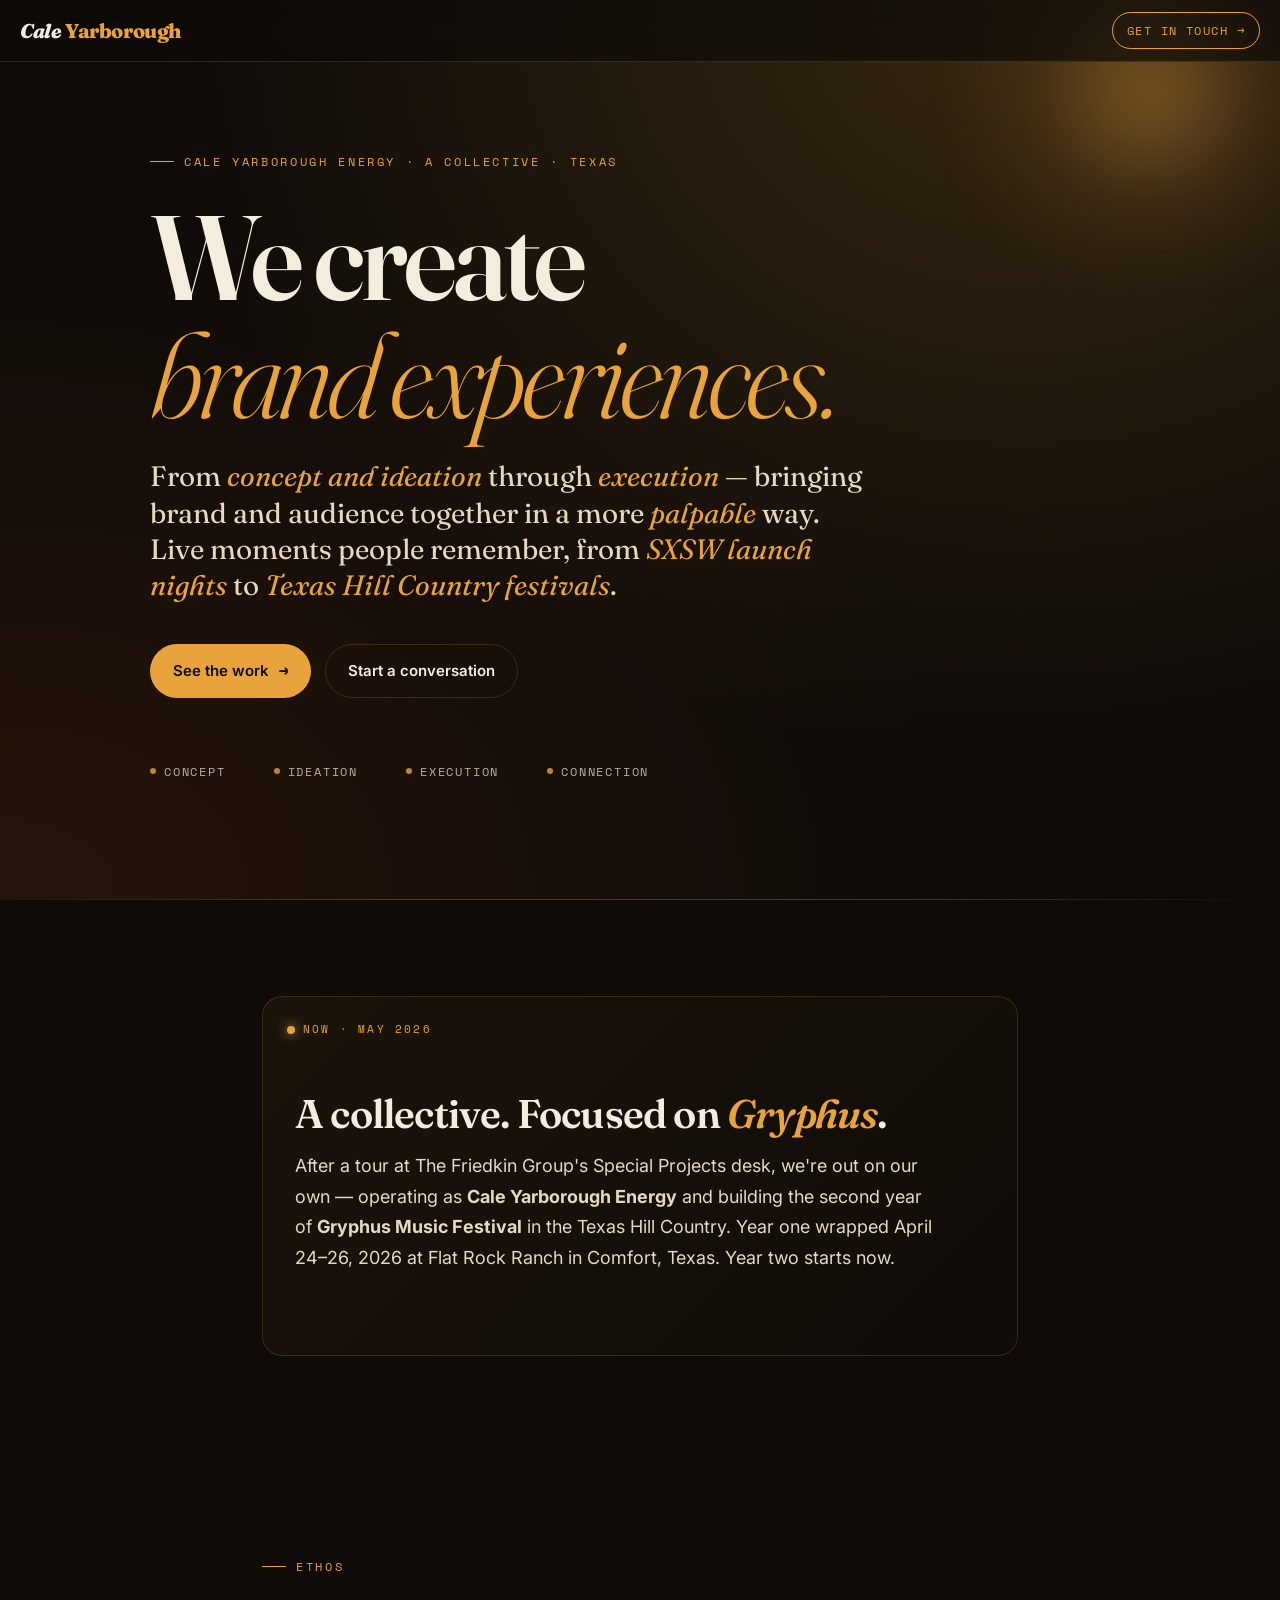
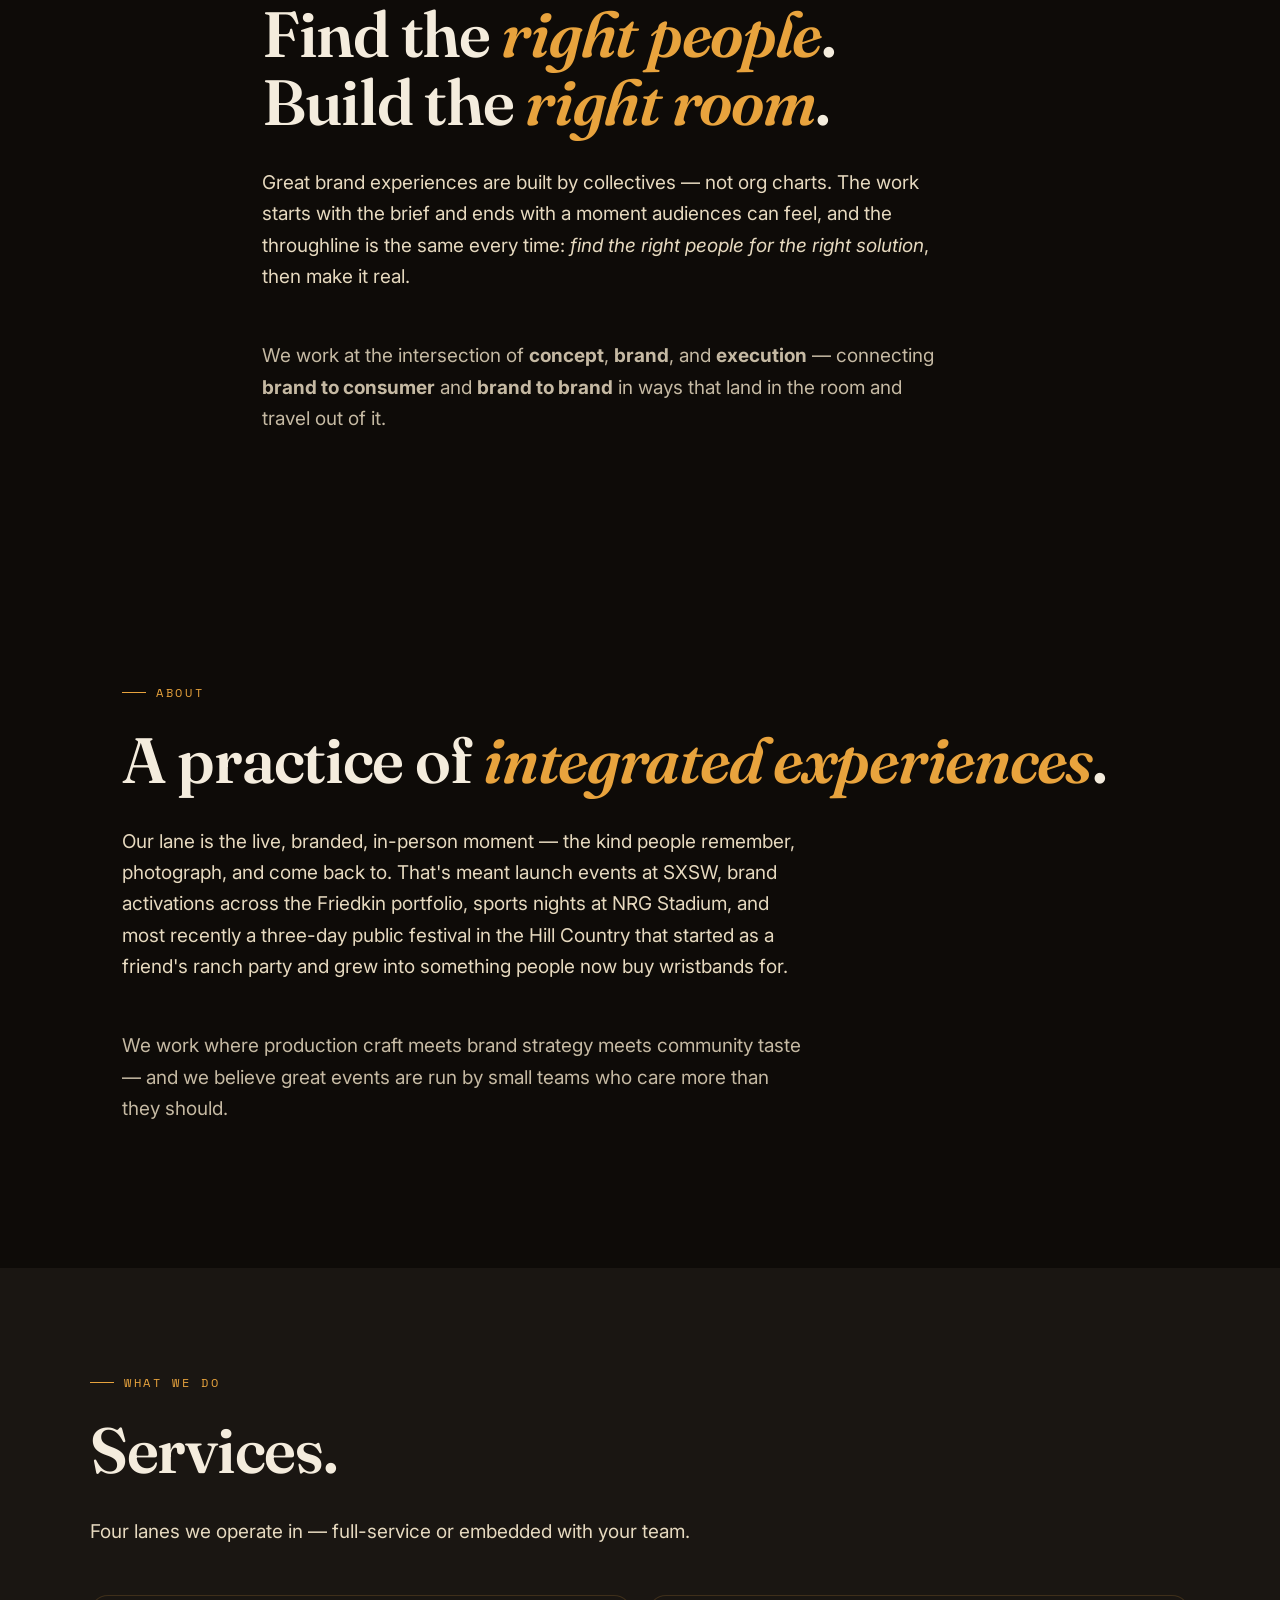
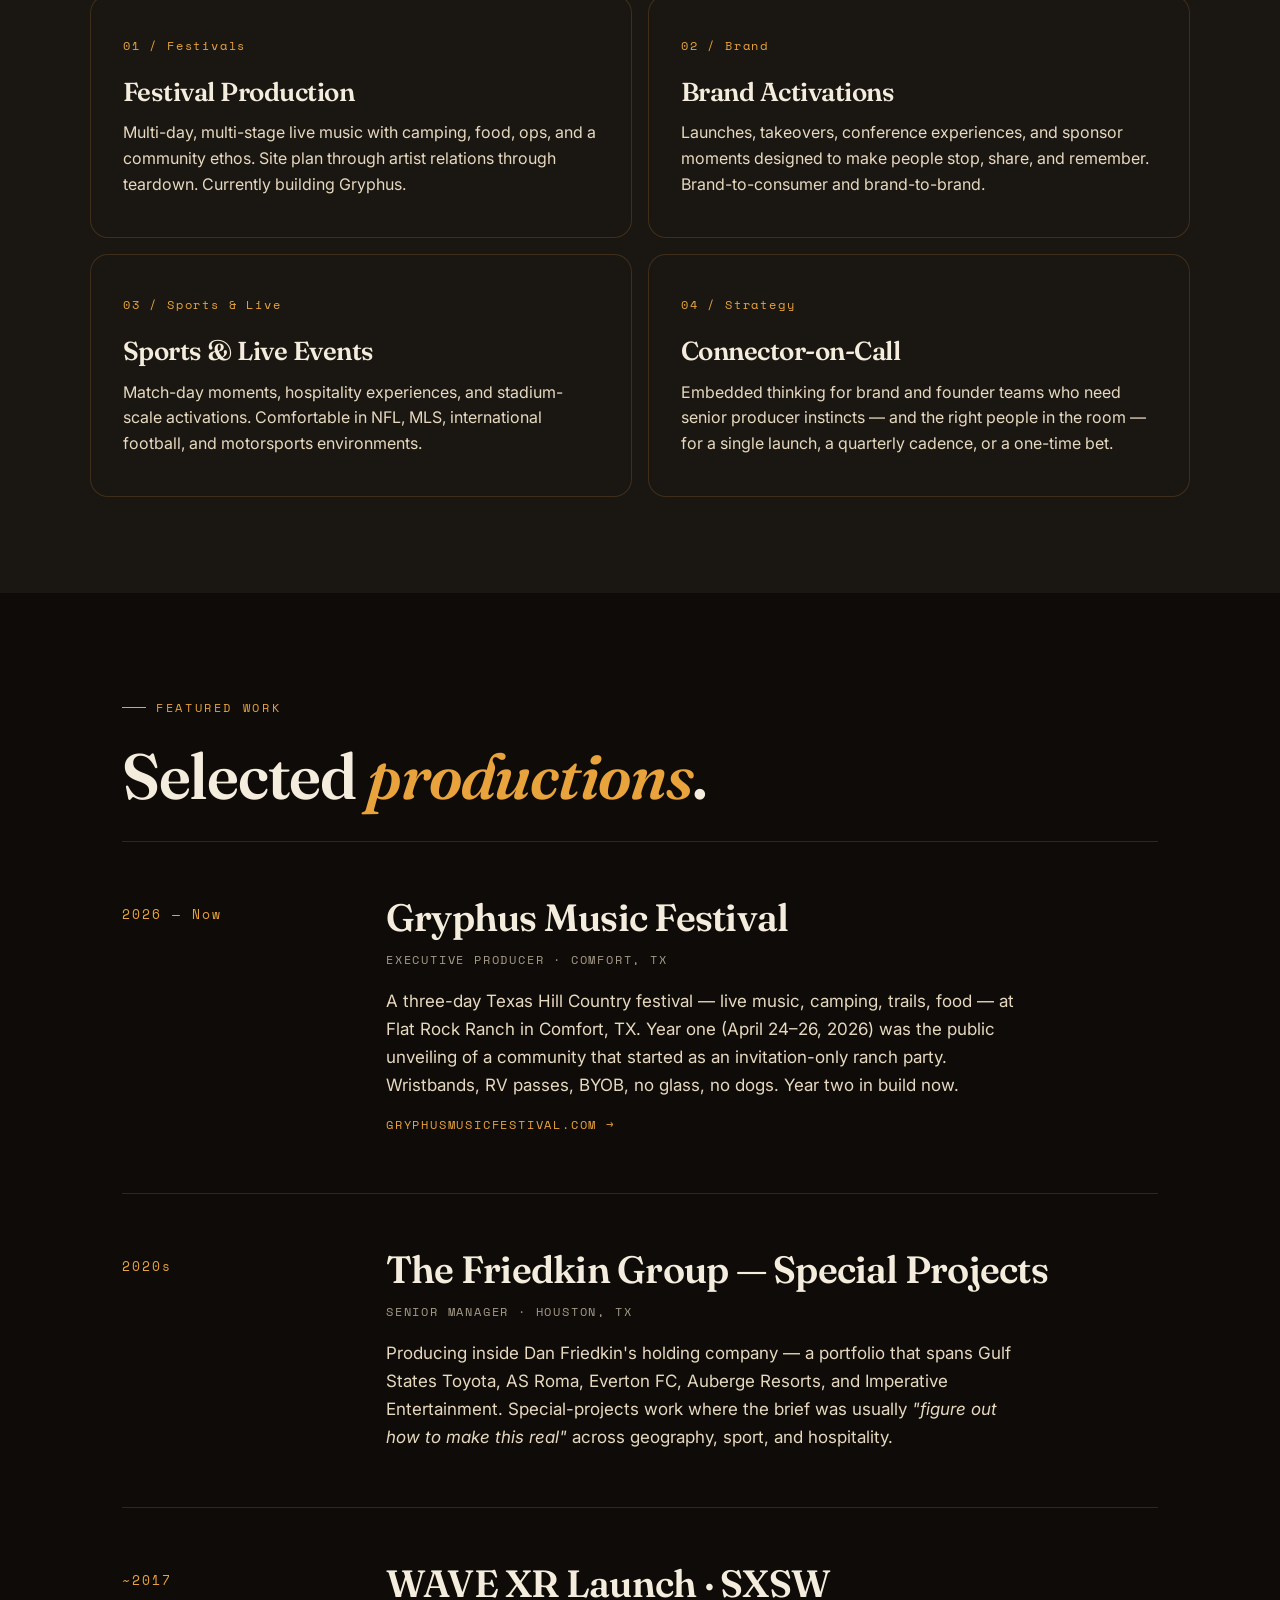
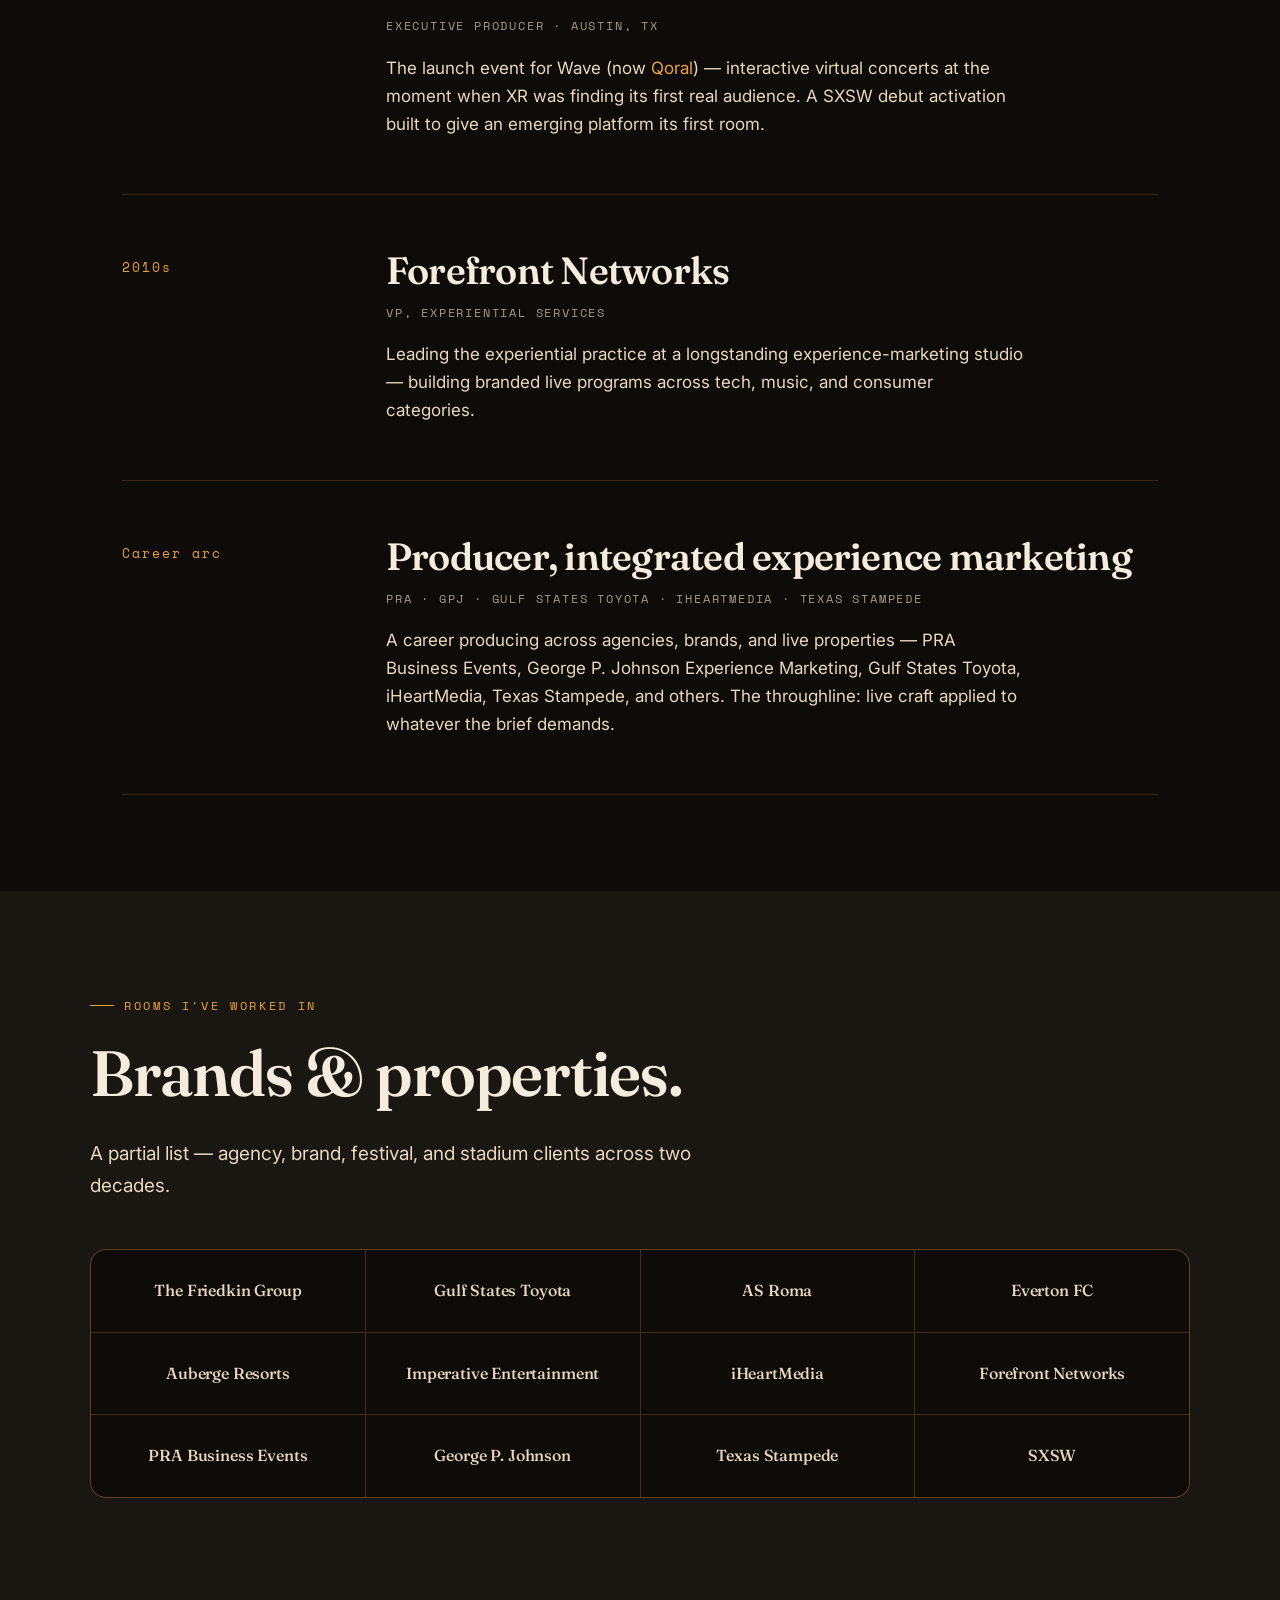
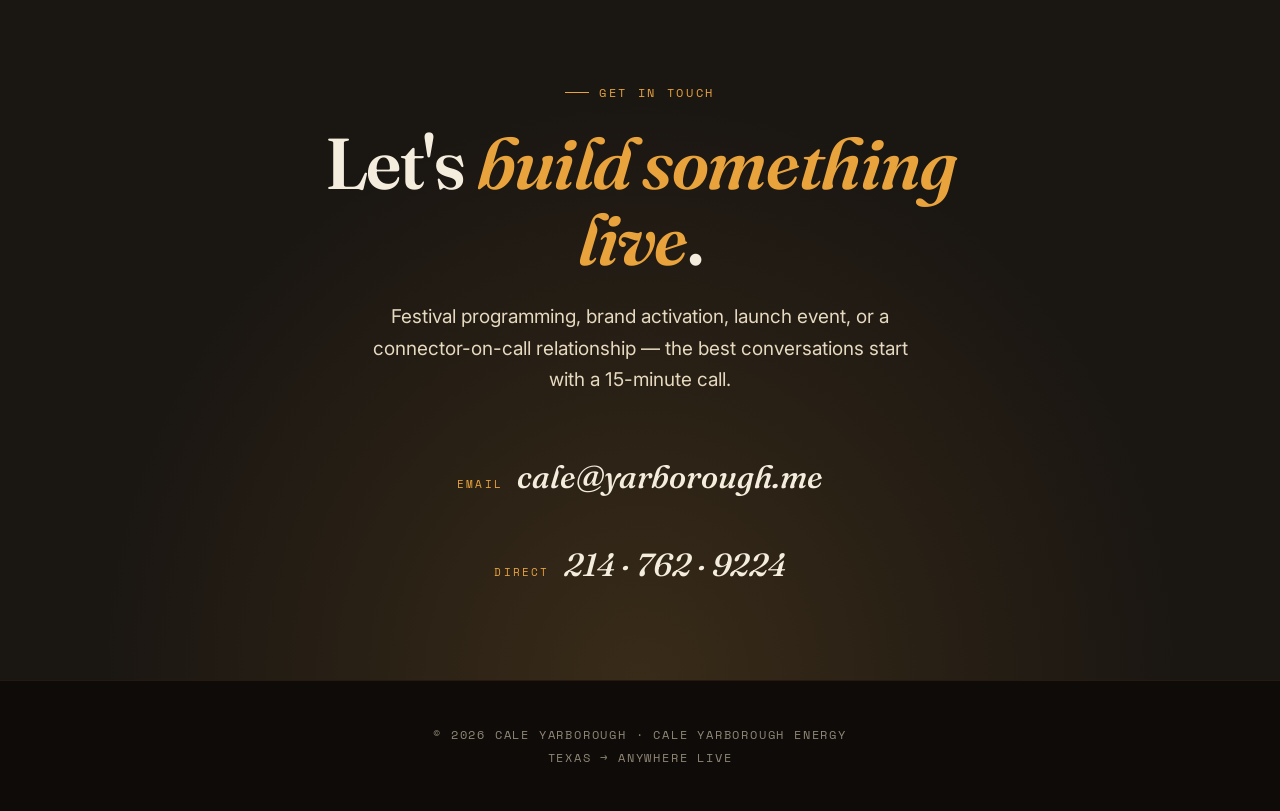
==== commit e349d040: "Pivot to collective framing + Cale's ethos in his own voice Per Gordon's voice memo capturing Cale's" ====
--- a/index.html
+++ b/index.html
@@ -573,22 +573,23 @@
   <section class="hero">
     <div class="hero__sun" aria-hidden="true"></div>
     <div class="hero__inner">
-      <div class="hero__eyebrow">Cale Yarborough Energy · Independent · Texas</div>
-      <h1 class="hero__title">Live experiences.<br/><em>Built with energy.</em></h1>
+      <div class="hero__eyebrow">Cale Yarborough Energy · A collective · Texas</div>
+      <h1 class="hero__title">We create<br/><em>brand experiences.</em></h1>
       <p class="hero__lede">
-        A career producing the live moments brands and communities show up for —
-        from <em>SXSW launch nights</em> to <em>Texas Hill Country festivals</em>.
-        Now independent. Now building.
+        From <em>concept and ideation</em> through <em>execution</em> — bringing
+        brand and audience together in a more <em>palpable</em> way.
+        Live moments people remember, from <em>SXSW launch nights</em> to
+        <em>Texas Hill Country festivals</em>.
       </p>
       <div class="hero__cta-row">
         <a href="#work" class="btn btn--primary">See the work <span class="btn__arrow">→</span></a>
         <a href="#contact" class="btn btn--ghost">Start a conversation</a>
       </div>
       <div class="hero__meta">
-        <span>Festivals</span>
-        <span>Brand activations</span>
-        <span>Sports &amp; live</span>
-        <span>Launches</span>
+        <span>Concept</span>
+        <span>Ideation</span>
+        <span>Execution</span>
+        <span>Connection</span>
       </div>
     </div>
     <div class="hero__horizon" aria-hidden="true"></div>
@@ -598,41 +599,59 @@
   <section class="section section--narrow reveal" id="now">
     <div class="now">
       <span class="now__pill">Now · May 2026</span>
-      <h2 class="now__title">Independent. Focused on <em>Gryphus</em>.</h2>
+      <h2 class="now__title">A collective. Focused on <em>Gryphus</em>.</h2>
       <p class="now__body">
-        After a tour at The Friedkin Group's Special Projects desk, I'm out on my own —
-        operating as <strong>Cale Yarborough Energy</strong> and building the second year of
-        <strong>Gryphus Music Festival</strong> in the Texas Hill Country.
-        Year one wrapped April 24–26, 2026 at Flat Rock Ranch in Comfort, Texas.
-        Year two starts now.
+        After a tour at The Friedkin Group's Special Projects desk,
+        we're out on our own — operating as <strong>Cale Yarborough Energy</strong>
+        and building the second year of <strong>Gryphus Music Festival</strong>
+        in the Texas Hill Country. Year one wrapped April 24–26, 2026 at
+        Flat Rock Ranch in Comfort, Texas. Year two starts now.
       </p>
     </div>
   </section>
 
+  <!-- ETHOS -->
+  <section class="section section--narrow reveal" id="ethos">
+    <div class="section__eyebrow">Ethos</div>
+    <h2 class="section__title">Find the <em>right people</em>.<br/>Build the <em>right room</em>.</h2>
+    <p class="section__lede">
+      Great brand experiences are built by collectives — not org charts.
+      The work starts with the brief and ends with a moment audiences can feel,
+      and the throughline is the same every time: <em>find the right people for the
+      right solution</em>, then make it real.
+    </p>
+    <p class="section__lede" style="opacity:.85">
+      We work at the intersection of <strong>concept</strong>, <strong>brand</strong>,
+      and <strong>execution</strong> — connecting <strong>brand to consumer</strong>
+      and <strong>brand to brand</strong> in ways that land in the room and travel
+      out of it.
+    </p>
+  </section>
+
   <!-- ABOUT -->
   <section class="section reveal" id="about">
     <div class="section__eyebrow">About</div>
-    <h2 class="section__title">A producer of <em>integrated experiences</em>.</h2>
+    <h2 class="section__title">A practice of <em>integrated experiences</em>.</h2>
     <p class="section__lede">
-      My lane is the live, branded, in-person moment — the kind people remember,
-      photograph, and bring friends back to next year.
-      That's meant launch events at SXSW, brand activations across the Friedkin portfolio,
-      sports nights at NRG Stadium, and most recently a three-day public festival
-      in the Hill Country that started as a friend's ranch party and grew into something
-      people now buy wristbands for.
+      Our lane is the live, branded, in-person moment — the kind people remember,
+      photograph, and come back to. That's meant launch events at SXSW,
+      brand activations across the Friedkin portfolio, sports nights at NRG Stadium,
+      and most recently a three-day public festival in the Hill Country that
+      started as a friend's ranch party and grew into something people now buy
+      wristbands for.
     </p>
     <p class="section__lede" style="opacity:.85">
-      I work where production craft meets brand strategy meets community taste —
-      and I believe great events are run by small teams who care more than they should.
+      We work where production craft meets brand strategy meets community taste —
+      and we believe great events are run by small teams who care more than they should.
     </p>
   </section>
 
   <!-- SERVICES -->
   <section class="section section--alt reveal">
     <div class="section__inner">
-      <div class="section__eyebrow">What I do</div>
+      <div class="section__eyebrow">What we do</div>
       <h2 class="section__title">Services.</h2>
-      <p class="section__lede">Four lanes I operate in — full-service producer or embedded with your team.</p>
+      <p class="section__lede">Four lanes we operate in — full-service or embedded with your team.</p>
 
       <div class="services">
         <article class="service">
@@ -640,7 +659,7 @@
           <h3 class="service__title">Festival Production</h3>
           <p class="service__body">
             Multi-day, multi-stage live music with camping, food, ops, and a community ethos.
-            From site plan through artist relations through teardown. Currently EP'ing Gryphus.
+            Site plan through artist relations through teardown. Currently building Gryphus.
           </p>
         </article>
 
@@ -649,7 +668,7 @@
           <h3 class="service__title">Brand Activations</h3>
           <p class="service__body">
             Launches, takeovers, conference experiences, and sponsor moments designed to make
-            people stop, share, and remember. Years of agency-side and brand-side reps.
+            people stop, share, and remember. Brand-to-consumer and brand-to-brand.
           </p>
         </article>
 
@@ -664,10 +683,11 @@
 
         <article class="service">
           <div class="service__num">04 / Strategy</div>
-          <h3 class="service__title">Producer-on-Call</h3>
+          <h3 class="service__title">Connector-on-Call</h3>
           <p class="service__body">
-            Embedded production thinking for brand and founder teams who need a senior
-            producer's instincts on a single launch, a quarterly cadence, or a one-time bet.
+            Embedded thinking for brand and founder teams who need senior producer instincts —
+            and the right people in the room — for a single launch, a quarterly cadence,
+            or a one-time bet.
           </p>
         </article>
       </div>
@@ -781,7 +801,7 @@
       <div class="section__eyebrow" style="justify-content:center; display:inline-flex;">Get in touch</div>
       <h2 class="contact__title">Let's <em>build something live</em>.</h2>
       <p class="contact__lede">
-        Festival programming, brand activation, launch event, or a producer-on-call relationship —
+        Festival programming, brand activation, launch event, or a connector-on-call relationship —
         the best conversations start with a 15-minute call.
       </p>
       <div class="contact__methods">
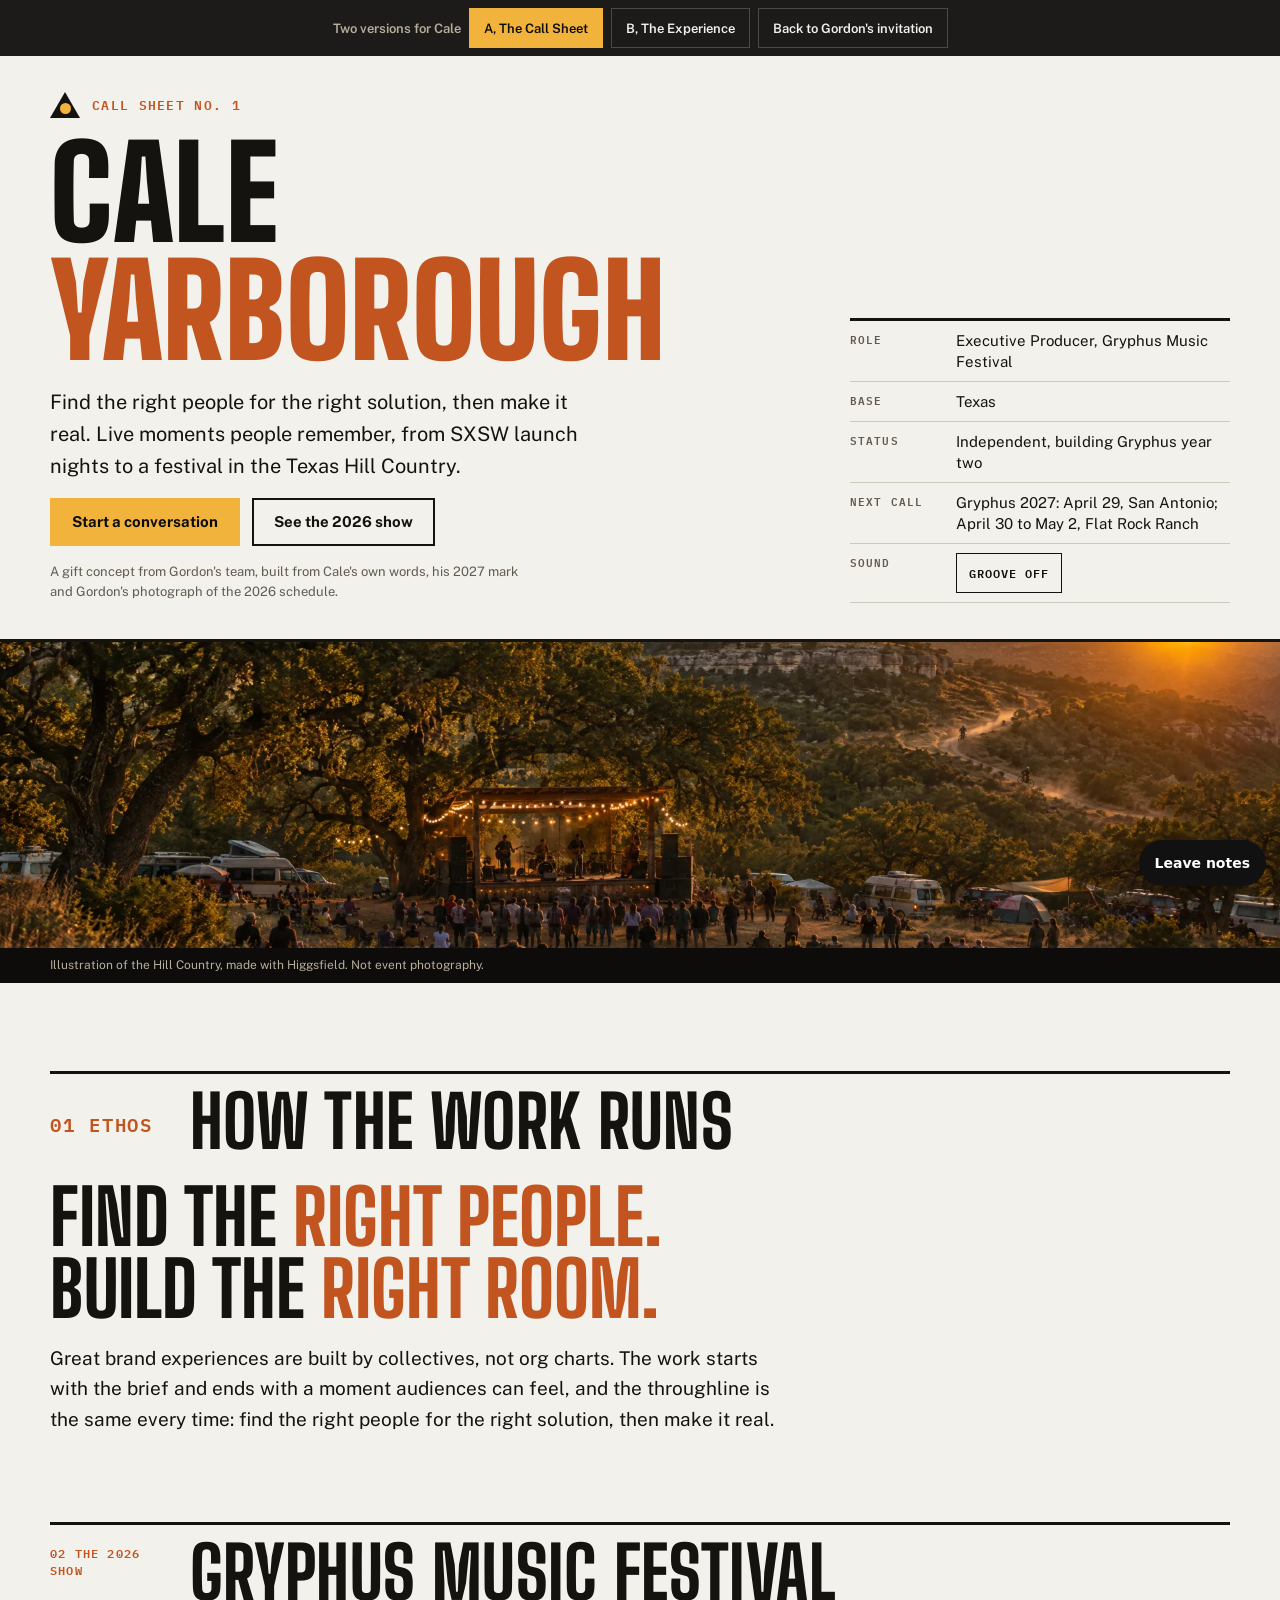
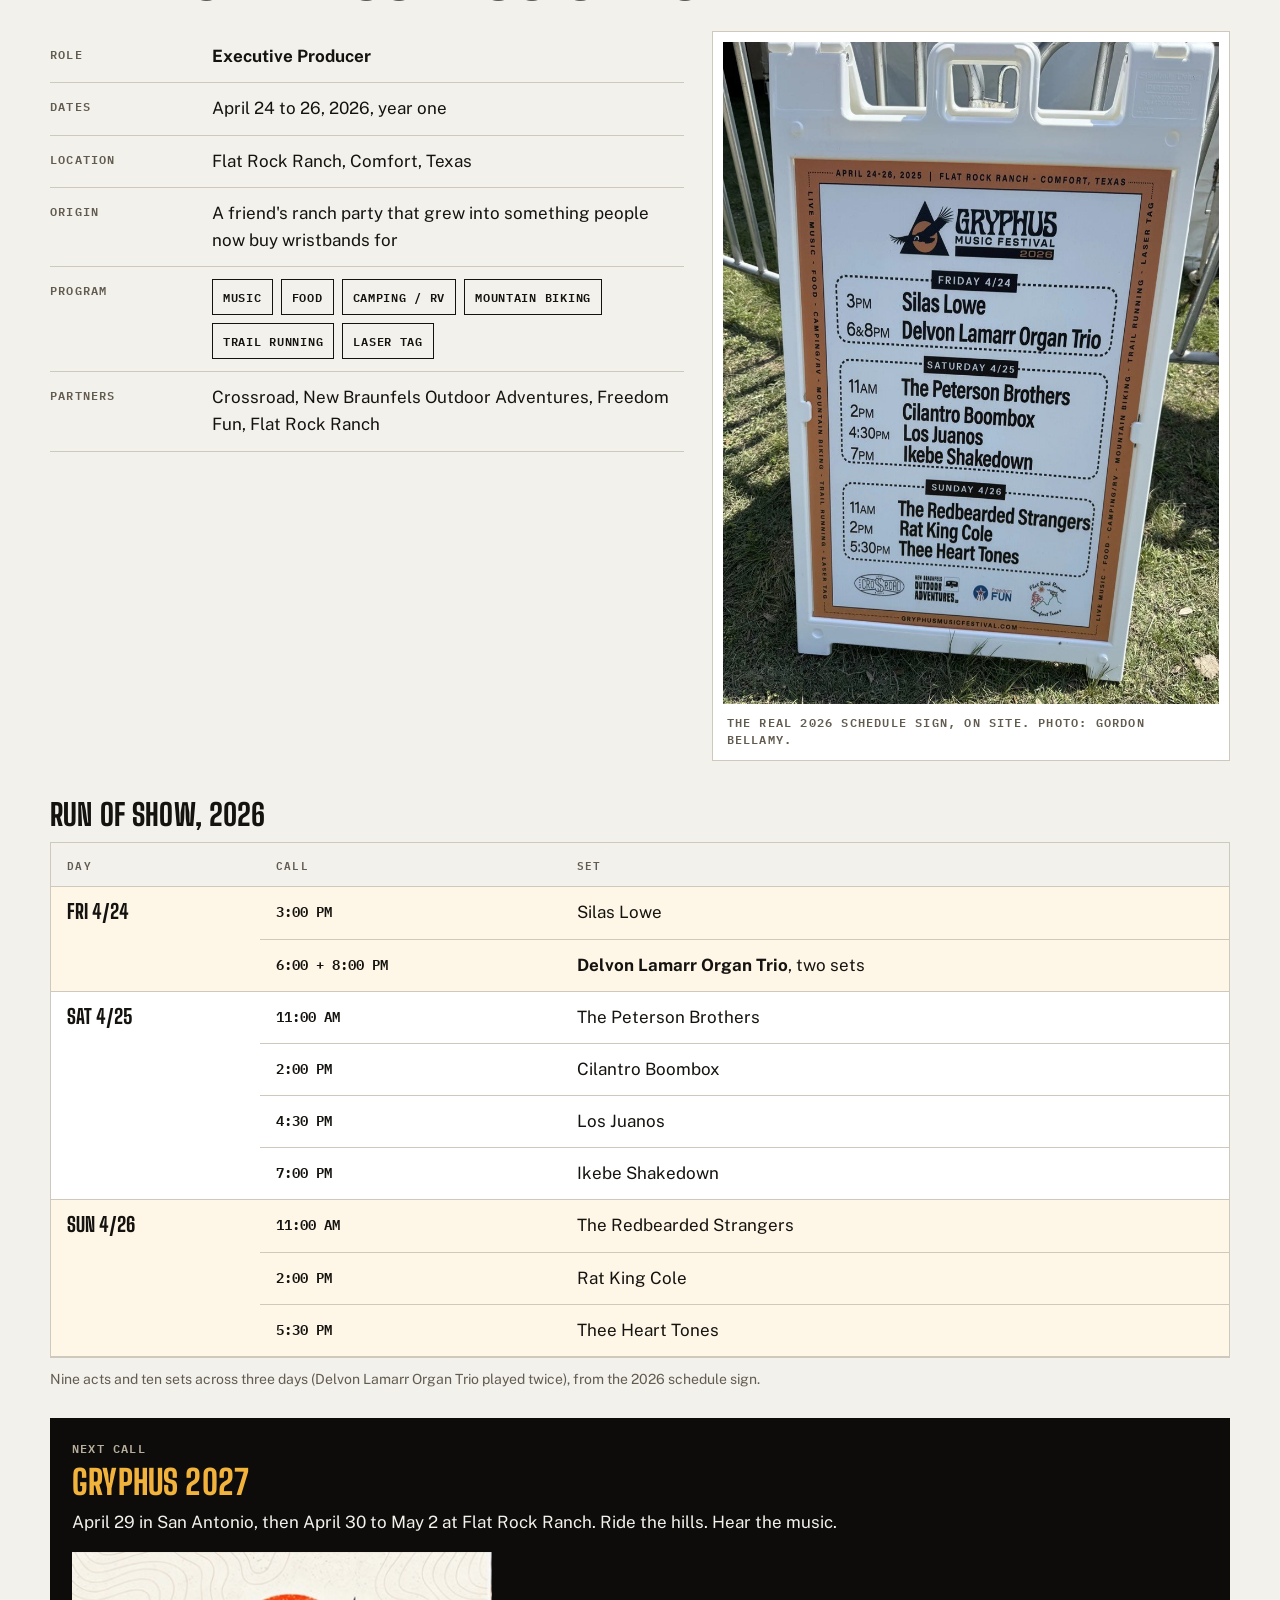
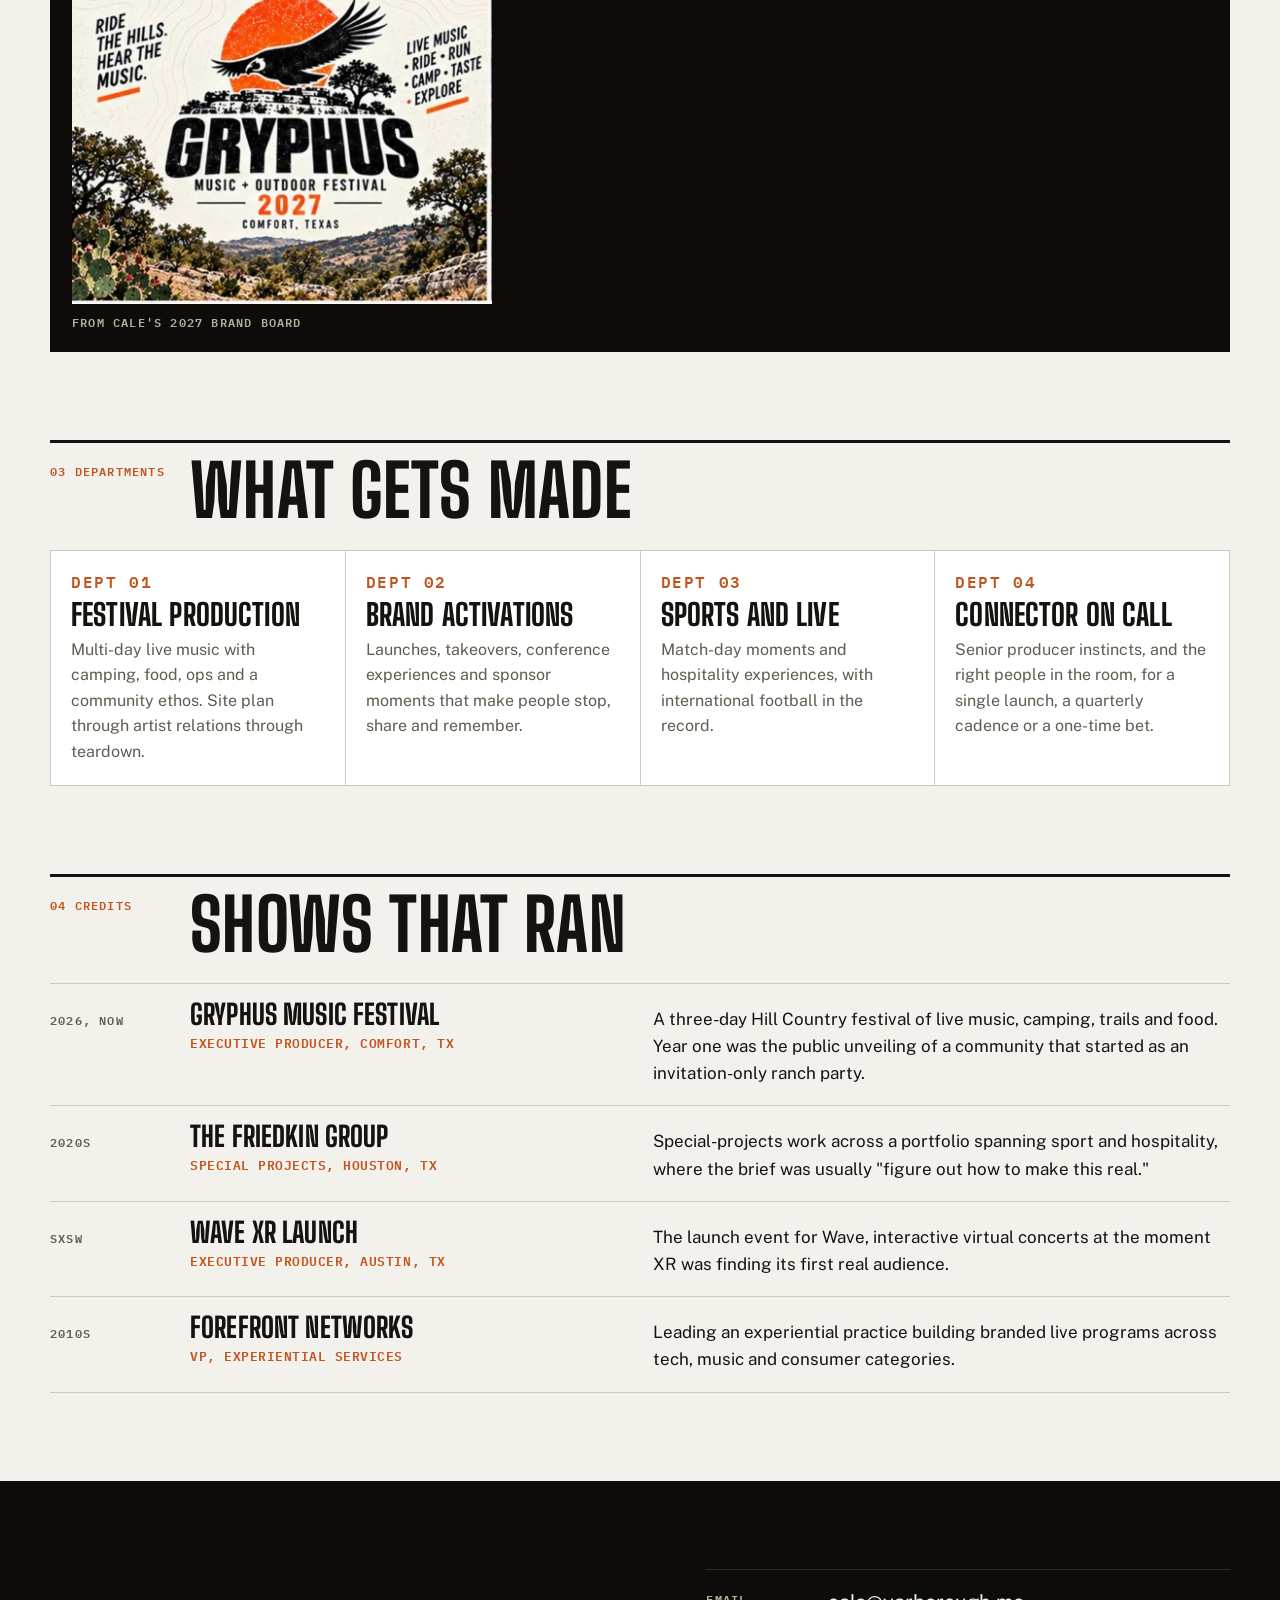
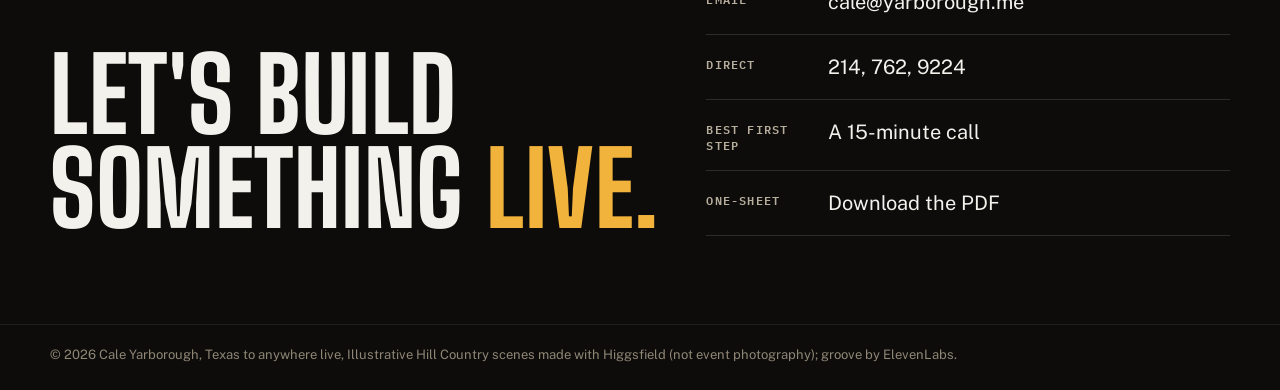
==== commit a0121649: "Cale Yarborough: Version A, The Call Sheet; Version B, The Experience; for-cale invitation (freeze 2" ====
--- a/index.html
+++ b/index.html
@@ -1,850 +1,254 @@
 <!doctype html>
 <html lang="en">
 <head>
-<meta charset="utf-8" />
-<meta name="viewport" content="width=device-width,initial-scale=1,viewport-fit=cover" />
-<meta name="theme-color" content="#0E0B08" />
-<meta name="apple-mobile-web-app-capable" content="yes" />
-
-<title>Cale Yarborough · Experiential Producer · Cale Yarborough Energy</title>
-<meta name="description" content="Cale Yarborough — independent experiential producer. Live experiences, brand activations, and festival worlds, built from the Texas Hill Country." />
-
-<meta property="og:type" content="website" />
-<meta property="og:title" content="Cale Yarborough — Experiential Producer" />
-<meta property="og:description" content="Live experiences. Brand activations. Festival worlds. Built from the Texas Hill Country." />
-<meta property="og:url" content="https://yarborough.me" />
-
-<link rel="preconnect" href="https://fonts.googleapis.com" />
-<link rel="preconnect" href="https://fonts.gstatic.com" crossorigin />
-<link rel="stylesheet" href="https://fonts.googleapis.com/css2?family=Fraunces:opsz,wght@9..144,300;9..144,400;9..144,500;9..144,600;9..144,800&family=Inter:wght@400;500;600;700;800&family=Space+Mono&display=swap" />
-
-<link rel="icon" href="data:image/svg+xml,%3Csvg xmlns='http://www.w3.org/2000/svg' viewBox='0 0 64 64'%3E%3Crect width='64' height='64' fill='%230E0B08' rx='10'/%3E%3Ctext x='50%25' y='62%25' text-anchor='middle' fill='%23E8A33D' font-family='Fraunces,Georgia' font-size='42' font-weight='800' font-style='italic'%3EC%3C/text%3E%3C/svg%3E" />
-
+<meta charset="utf-8">
+<meta name="viewport" content="width=device-width, initial-scale=1, viewport-fit=cover">
+<meta name="robots" content="noindex, nofollow, noarchive, noimageindex">
+<title>Cale Yarborough</title>
+<meta name="description" content="Cale Yarborough, producer. Executive producer of Gryphus Music Festival in the Texas Hill Country. Find the right people. Build the right room.">
+<meta property="og:type" content="website">
+<meta property="og:title" content="Cale Yarborough, Producer">
+<meta property="og:description" content="Find the right people. Build the right room. Executive producer, Gryphus Music Festival.">
+<meta property="og:image" content="art/ranch.webp">
+<link rel="preconnect" href="https://fonts.googleapis.com">
+<link rel="preconnect" href="https://fonts.gstatic.com" crossorigin>
+<link href="https://fonts.googleapis.com/css2?family=Big+Shoulders+Display:wght@600;800;900&family=Public+Sans:ital,wght@0,400;0,600;0,700;1,400&family=IBM+Plex+Mono:wght@400;600&display=swap" rel="stylesheet">
+<!-- STYLE: Muller-Brockmann and Aicher production grid (Twenty Design Systems #1 and #3: numbers that need authority, four departments that must not overlap) as a producer's call sheet, Gryphus heritage gold sun in a black triangle | WHY: a producer proves competence with the paperwork that ran the show | ALT: B, The Experience (Hara subtraction) -->
 <style>
-  :root {
-    --ink:        #0E0B08;
-    --ink-2:      #1A1612;
-    --ink-3:      #2A241D;
-    --cream:      #F4ECDD;
-    --cream-2:    #E6D9BF;
-    --amber:      #E8A33D;
-    --amber-2:    #C97F1F;
-    --rust:       #B14B1F;
-    --hill:       #4A4332;
-    --line:       rgba(232,163,61,.18);
-
-    --f-display:  "Fraunces", Georgia, "Times New Roman", serif;
-    --f-body:     "Inter", -apple-system, BlinkMacSystemFont, sans-serif;
-    --f-mono:     "Space Mono", ui-monospace, Menlo, monospace;
-  }
-
-  *, *::before, *::after { box-sizing: border-box; }
-  html { scroll-behavior: smooth; }
-  body {
-    margin: 0;
-    font-family: var(--f-body);
-    font-size: 17px;
-    line-height: 1.6;
-    color: var(--cream);
-    background: var(--ink);
-    -webkit-font-smoothing: antialiased;
-    -webkit-text-size-adjust: 100%;
-    overflow-x: hidden;
-    width: 100%;
-  }
-  h1, h2, h3, h4 { margin: 0; font-family: var(--f-display); font-weight: 600; letter-spacing: -0.02em; line-height: 1.05; }
-  p { margin: 0 0 1em; }
-  ol, ul { padding: 0; margin: 0; list-style: none; }
-  a { color: var(--amber); text-decoration: none; transition: color .2s ease; }
-  a:hover { color: var(--cream); }
-  ::selection { background: var(--amber); color: var(--ink); }
-
-  /* ── grain + ambient texture (skipped on small / iOS for perf + render bugs) ── */
-  @media (min-width: 720px) {
-    body::before {
-      content: "";
-      position: fixed; inset: 0;
-      background-image: url("data:image/svg+xml,%3Csvg xmlns='http://www.w3.org/2000/svg' width='200' height='200'%3E%3Cfilter id='n'%3E%3CfeTurbulence type='fractalNoise' baseFrequency='.9' numOctaves='2'/%3E%3CfeColorMatrix values='0 0 0 0 0.91 0 0 0 0 0.85 0 0 0 0 0.74 0 0 0 0.06 0'/%3E%3C/filter%3E%3Crect width='200' height='200' filter='url(%23n)'/%3E%3C/svg%3E");
-      pointer-events: none;
-      opacity: .5;
-      z-index: 1;
-      mix-blend-mode: overlay;
-    }
-  }
-  main, header, footer { position: relative; z-index: 2; }
-
-  /* ── nav ── */
-  .nav {
-    position: fixed;
-    top: 0; left: 0; right: 0;
-    z-index: 50;
-    padding:
-      max(12px, env(safe-area-inset-top)) max(20px, env(safe-area-inset-right))
-      12px max(20px, env(safe-area-inset-left));
-    display: flex;
-    justify-content: space-between;
-    align-items: center;
-    backdrop-filter: blur(12px);
-    -webkit-backdrop-filter: blur(12px);
-    background: rgba(14, 11, 8, 0.85);
-    border-bottom: 1px solid var(--line);
-  }
-  .nav__brand {
-    font-family: var(--f-display);
-    font-style: italic;
-    font-weight: 800;
-    font-size: 20px;
-    color: var(--cream);
-    letter-spacing: -0.02em;
-  }
-  .nav__brand em { color: var(--amber); font-style: normal; }
-  .nav__cta {
-    font-family: var(--f-mono);
-    font-size: 12px;
-    text-transform: uppercase;
-    letter-spacing: 0.12em;
-    padding: 8px 14px;
-    border: 1px solid var(--amber);
-    border-radius: 999px;
-    color: var(--amber);
-  }
-  .nav__cta:hover { background: var(--amber); color: var(--ink); }
-
-  /* ── hero ── */
-  .hero {
-    min-height: 100vh;
-    min-height: 100svh;
-    padding:
-      calc(96px + env(safe-area-inset-top)) max(20px, env(safe-area-inset-right))
-      72px max(20px, env(safe-area-inset-left));
-    display: flex;
-    flex-direction: column;
-    justify-content: center;
-    position: relative;
-    overflow: hidden;
-    background:
-      radial-gradient(ellipse at 80% 0%, rgba(232,163,61,.18), transparent 60%),
-      radial-gradient(ellipse at 0% 100%, rgba(177,75,31,.15), transparent 55%),
-      var(--ink);
-  }
-  .hero__sun {
-    position: absolute;
-    top: -120px;
-    right: -80px;
-    width: 420px;
-    height: 420px;
-    background: radial-gradient(circle, rgba(232,163,61,.4) 0%, rgba(232,163,61,.08) 40%, transparent 70%);
-    border-radius: 50%;
-    filter: blur(20px);
-    animation: pulse 8s ease-in-out infinite;
-  }
-  @keyframes pulse {
-    0%, 100% { transform: scale(1); opacity: .8; }
-    50% { transform: scale(1.08); opacity: 1; }
-  }
-  .hero__horizon {
-    position: absolute;
-    bottom: 0;
-    left: 0;
-    right: 0;
-    height: 1px;
-    background: linear-gradient(90deg, transparent, var(--amber) 30%, var(--amber) 70%, transparent);
-    opacity: .3;
-  }
-  .hero__inner {
-    max-width: 980px;
-    margin: 0 auto;
-    width: 100%;
-  }
-  .hero__eyebrow {
-    font-family: var(--f-mono);
-    font-size: 12px;
-    text-transform: uppercase;
-    letter-spacing: 0.22em;
-    color: var(--amber);
-    margin-bottom: 28px;
-    display: inline-flex;
-    align-items: center;
-    gap: 10px;
-  }
-  .hero__eyebrow::before {
-    content: "";
-    width: 24px;
-    height: 1px;
-    background: var(--amber);
-  }
-  .hero__title {
-    font-size: clamp(40px, 10vw, 120px);
-    line-height: 0.98;
-    letter-spacing: -0.035em;
-    margin-bottom: 24px;
-    color: var(--cream);
-    word-wrap: break-word;
-    overflow-wrap: break-word;
-  }
-  .hero__title em {
-    font-style: italic;
-    color: var(--amber);
-    font-weight: 300;
-  }
-  .hero__lede {
-    font-size: clamp(20px, 2.6vw, 28px);
-    font-family: var(--f-display);
-    font-weight: 400;
-    line-height: 1.3;
-    color: var(--cream-2);
-    max-width: 720px;
-    margin-bottom: 40px;
-  }
-  .hero__lede em { color: var(--amber); font-style: italic; }
-  .hero__cta-row {
-    display: flex;
-    flex-wrap: wrap;
-    gap: 14px;
-    align-items: center;
-  }
-  .btn {
-    display: inline-flex;
-    align-items: center;
-    gap: 10px;
-    padding: 14px 22px;
-    font-family: var(--f-body);
-    font-weight: 600;
-    font-size: 15px;
-    border-radius: 999px;
-    transition: all .2s ease;
-    cursor: pointer;
-    border: 1px solid transparent;
-  }
-  .btn--primary {
-    background: var(--amber);
-    color: var(--ink);
-  }
-  .btn--primary:hover {
-    background: var(--cream);
-    color: var(--ink);
-    transform: translateY(-1px);
-  }
-  .btn--ghost {
-    color: var(--cream);
-    border-color: var(--line);
-  }
-  .btn--ghost:hover {
-    border-color: var(--amber);
-    color: var(--amber);
-  }
-  .btn__arrow { font-family: var(--f-mono); transform: translateY(-1px); }
-
-  .hero__meta {
-    margin-top: 64px;
-    display: flex;
-    flex-wrap: wrap;
-    gap: 32px 48px;
-    font-family: var(--f-mono);
-    font-size: 12px;
-    text-transform: uppercase;
-    letter-spacing: 0.15em;
-    color: var(--cream-2);
-    opacity: .8;
-  }
-  .hero__meta span { display: inline-flex; align-items: center; gap: 8px; }
-  .hero__meta span::before {
-    content: "";
-    width: 6px; height: 6px;
-    background: var(--amber);
-    border-radius: 50%;
-  }
-
-  /* ── sections ── */
-  .section {
-    padding: 80px max(20px, env(safe-area-inset-left)) 80px max(20px, env(safe-area-inset-right));
-    max-width: 1100px;
-    margin: 0 auto;
-  }
-  @media (min-width: 720px) {
-    .section { padding: 96px 32px; }
-  }
-  .section--narrow { max-width: 820px; }
-  .section--alt { background: var(--ink-2); max-width: none; }
-  .section--alt > .section__inner {
-    max-width: 1100px;
-    margin: 0 auto;
-  }
-
-  .section__eyebrow {
-    font-family: var(--f-mono);
-    font-size: 12px;
-    text-transform: uppercase;
-    letter-spacing: 0.22em;
-    color: var(--amber);
-    margin-bottom: 24px;
-    display: inline-flex;
-    align-items: center;
-    gap: 10px;
-  }
-  .section__eyebrow::before {
-    content: "";
-    width: 24px;
-    height: 1px;
-    background: var(--amber);
-  }
-  .section__title {
-    font-size: clamp(36px, 5.5vw, 64px);
-    margin-bottom: 32px;
-    color: var(--cream);
-  }
-  .section__title em { color: var(--amber); font-style: italic; }
-  .section__lede {
-    font-size: 19px;
-    line-height: 1.65;
-    color: var(--cream-2);
-    max-width: 680px;
-    margin-bottom: 48px;
-  }
-
-  /* ── now / current ── */
-  .now {
-    padding: 72px 24px 48px;
-    border: 1px solid var(--line);
-    border-radius: 20px;
-    background: linear-gradient(135deg, rgba(232,163,61,.06), rgba(177,75,31,.02));
-    position: relative;
-  }
-  @media (min-width: 720px) {
-    .now { padding: 64px 32px; }
-  }
-  .now__pill {
-    position: absolute;
-    top: 24px;
-    left: 24px;
-    font-family: var(--f-mono);
-    font-size: 11px;
-    text-transform: uppercase;
-    letter-spacing: 0.2em;
-    color: var(--amber);
-    display: inline-flex;
-    align-items: center;
-    gap: 8px;
-  }
-  .now__pill::before {
-    content: "";
-    width: 8px; height: 8px;
-    background: var(--amber);
-    border-radius: 50%;
-    box-shadow: 0 0 12px var(--amber);
-    animation: blink 2s ease-in-out infinite;
-  }
-  @keyframes blink {
-    0%, 100% { opacity: 1; }
-    50% { opacity: 0.4; }
-  }
-  .now__title {
-    font-size: clamp(28px, 4vw, 40px);
-    margin: 32px 0 16px;
-    color: var(--cream);
-  }
-  .now__title em { color: var(--amber); font-style: italic; }
-  .now__body {
-    font-size: 18px;
-    color: var(--cream-2);
-    line-height: 1.7;
-    max-width: 640px;
-  }
-
-  /* ── services grid ── */
-  .services {
-    display: grid;
-    grid-template-columns: 1fr;
-    gap: 16px;
-  }
-  @media (min-width: 720px) {
-    .services { grid-template-columns: 1fr 1fr; }
-  }
-  .service {
-    padding: 32px 24px;
-    border: 1px solid var(--line);
-    border-radius: 18px;
-    background: var(--ink-2);
-    transition: all .3s ease;
-  }
-  @media (min-width: 720px) {
-    .service { padding: 40px 32px; }
-  }
-  .service:hover {
-    border-color: var(--amber);
-    transform: translateY(-2px);
-    background: linear-gradient(135deg, var(--ink-2), var(--ink-3));
-  }
-  .service__num {
-    font-family: var(--f-mono);
-    font-size: 12px;
-    color: var(--amber);
-    margin-bottom: 24px;
-    letter-spacing: 0.15em;
-  }
-  .service__title {
-    font-size: 26px;
-    margin-bottom: 14px;
-    color: var(--cream);
-  }
-  .service__body {
-    font-size: 16px;
-    color: var(--cream-2);
-    line-height: 1.6;
-    margin: 0;
-  }
-
-  /* ── featured work ── */
-  .feature {
-    border-top: 1px solid var(--line);
-    padding: 56px 0;
-    display: grid;
-    grid-template-columns: 1fr;
-    gap: 28px;
-  }
-  @media (min-width: 760px) {
-    .feature { grid-template-columns: 200px 1fr; gap: 64px; }
-  }
-  .feature:last-child { border-bottom: 1px solid var(--line); }
-  .feature__year {
-    font-family: var(--f-mono);
-    font-size: 13px;
-    color: var(--amber);
-    letter-spacing: 0.15em;
-    padding-top: 6px;
-  }
-  .feature__title {
-    font-size: clamp(24px, 3.5vw, 38px);
-    margin-bottom: 12px;
-    color: var(--cream);
-  }
-  .feature__role {
-    font-family: var(--f-mono);
-    font-size: 12px;
-    text-transform: uppercase;
-    letter-spacing: 0.15em;
-    color: var(--cream-2);
-    opacity: .7;
-    margin-bottom: 18px;
-  }
-  .feature__body {
-    font-size: 17px;
-    color: var(--cream-2);
-    line-height: 1.65;
-    max-width: 640px;
-    margin: 0;
-  }
-  .feature__link {
-    display: inline-flex;
-    align-items: center;
-    gap: 8px;
-    margin-top: 16px;
-    font-family: var(--f-mono);
-    font-size: 12px;
-    text-transform: uppercase;
-    letter-spacing: 0.15em;
-    color: var(--amber);
-  }
-
-  /* ── trusted ── */
-  .trusted {
-    display: grid;
-    grid-template-columns: repeat(2, 1fr);
-    gap: 1px;
-    background: var(--line);
-    border: 1px solid var(--line);
-    border-radius: 16px;
-    overflow: hidden;
-  }
-  @media (min-width: 600px) { .trusted { grid-template-columns: repeat(3, 1fr); } }
-  @media (min-width: 900px) { .trusted { grid-template-columns: repeat(4, 1fr); } }
-  .trusted__cell {
-    background: var(--ink);
-    padding: 28px 16px;
-    text-align: center;
-    font-family: var(--f-display);
-    font-weight: 500;
-    font-size: 16px;
-    color: var(--cream-2);
-    letter-spacing: -0.01em;
-    transition: all .2s ease;
-  }
-  .trusted__cell:hover { color: var(--amber); background: var(--ink-2); }
-
-  /* ── contact ── */
-  .contact {
-    padding:
-      80px max(20px, env(safe-area-inset-right))
-      calc(80px + env(safe-area-inset-bottom)) max(20px, env(safe-area-inset-left));
-    background:
-      radial-gradient(ellipse at 50% 100%, rgba(232,163,61,.15), transparent 60%),
-      var(--ink-2);
-    text-align: center;
-  }
-  .contact__inner { max-width: 720px; margin: 0 auto; }
-  .contact__title {
-    font-size: clamp(40px, 7vw, 72px);
-    margin-bottom: 24px;
-    color: var(--cream);
-  }
-  .contact__title em { color: var(--amber); font-style: italic; }
-  .contact__lede {
-    font-size: 19px;
-    color: var(--cream-2);
-    line-height: 1.65;
-    margin-bottom: 48px;
-    max-width: 560px;
-    margin-left: auto;
-    margin-right: auto;
-  }
-  .contact__methods {
-    display: flex;
-    flex-direction: column;
-    gap: 20px;
-    align-items: center;
-  }
-  .contact__method {
-    display: inline-flex;
-    flex-wrap: wrap;
-    justify-content: center;
-    align-items: baseline;
-    gap: 10px 14px;
-    font-family: var(--f-display);
-    font-style: italic;
-    font-weight: 500;
-    font-size: clamp(20px, 5vw, 32px);
-    color: var(--cream);
-    border-bottom: 1px solid transparent;
-    padding: 8px 4px;
-    min-height: 44px;
-    transition: all .2s ease;
-    word-break: break-word;
-  }
-  .contact__method:hover { color: var(--amber); border-bottom-color: var(--amber); }
-  .contact__label {
-    font-family: var(--f-mono);
-    font-size: 11px;
-    text-transform: uppercase;
-    letter-spacing: 0.2em;
-    color: var(--amber);
-    font-style: normal;
-  }
-
-  /* ── footer ── */
-  .footer {
-    padding: 40px 24px;
-    text-align: center;
-    border-top: 1px solid var(--line);
-    font-family: var(--f-mono);
-    font-size: 12px;
-    text-transform: uppercase;
-    letter-spacing: 0.15em;
-    color: var(--cream-2);
-    opacity: .6;
-  }
-  .footer p { margin: 4px 0; }
-
-  /* ── reveal on scroll ── */
-  .reveal {
-    opacity: 0;
-    transform: translateY(20px);
-    transition: opacity .8s ease, transform .8s ease;
-  }
-  .reveal.is-in {
-    opacity: 1;
-    transform: translateY(0);
-  }
-  @media (prefers-reduced-motion: reduce) {
-    .reveal { opacity: 1; transform: none; }
-    .hero__sun, .now__pill::before { animation: none; }
-  }
+/* Layout: one call sheet. A black header band like the top of a production document, then ruled sections in the order a crew reads them: who, the 2026 show, run of show, departments, credits, contacts. */
+:root{
+  --night:#0d0c0a; --sheet:#f3f1ec; --rule:#cfc9bd; --ink:#15130f; --sun:#f2b33d; --cedar:#2f4a37; --rust:#c2541f; --muted:#625b50; --card:#ffffff;
+  --display:"Big Shoulders Display",Impact,"Arial Narrow",sans-serif;
+  --body:"Public Sans",system-ui,-apple-system,"Segoe UI",sans-serif;
+  --mono:"IBM Plex Mono",ui-monospace,Menlo,monospace;
+  color-scheme:light;
+}
+@media (prefers-color-scheme:dark){:root:not([data-theme="light"]){--sheet:#17150f;--ink:#f3f1ec;--rule:#3b362c;--muted:#b8ae9d;--card:#1f1c16;color-scheme:dark}}
+:root[data-theme="dark"]{--sheet:#17150f;--ink:#f3f1ec;--rule:#3b362c;--muted:#b8ae9d;--card:#1f1c16;color-scheme:dark}
+*{box-sizing:border-box}
+html{scroll-behavior:smooth}
+body{margin:0;background:var(--sheet);color:var(--ink);font:400 17px/1.6 var(--body);-webkit-font-smoothing:antialiased}
+img{max-width:100%;display:block}
+a{color:inherit}
+:focus-visible{outline:3px solid var(--sun);outline-offset:3px}
+h1,h2,h3{font-family:var(--display);font-weight:800;line-height:.92;text-transform:uppercase;letter-spacing:.005em;margin:0;text-wrap:balance}
+p{margin:0}
+.wrap{padding-inline:max(16px,calc((100vw - 1180px)/2))}
+.mono{font:600 12px/1.4 var(--mono);letter-spacing:.1em;text-transform:uppercase}
+.k{color:var(--muted)}
+
+/* compare bar */
+.cmp{position:sticky;top:0;z-index:40;display:flex;gap:8px;align-items:center;justify-content:center;flex-wrap:wrap;padding:calc(8px + env(safe-area-inset-top,0px)) 12px 8px;background:#0d0c0aee;color:#f3f1ec;font:600 13px var(--body)}
+.cmp span{color:#b8ae9d}
+.cmp a{text-decoration:none;padding:8px 14px;border-radius:0;border:1px solid #ffffff33;min-height:40px;display:inline-flex;align-items:center}
+.cmp a[aria-current="page"]{background:var(--sun);color:var(--night);border-color:var(--sun)}
+/* header band */
+.hero{border-bottom:3px solid var(--ink)}
+.callgrid{display:grid;grid-template-columns:minmax(0,8fr) minmax(0,4fr);gap:0 40px;padding-block:clamp(22px,4vh,40px) clamp(22px,4vh,36px);align-items:end}
+.who{display:grid;gap:16px;align-content:end}
+.sheetno{display:flex;gap:12px;align-items:center;font:600 13px var(--mono);letter-spacing:.1em;text-transform:uppercase;color:var(--rust)}
+.hero h1{font-size:clamp(58px,min(10vw,15vh),140px);font-weight:900}
+.hero h1 em{font-style:normal;color:var(--rust)}
+.hero .lede{font-size:clamp(17px,1.6vw,20px);max-width:46ch}
+.gifted{font-size:13px;color:var(--muted);max-width:60ch}
+.call{margin:0;border-top:3px solid var(--ink)}
+.call div{display:grid;grid-template-columns:96px minmax(0,1fr);gap:10px;padding-block:9px;border-bottom:1px solid var(--rule)}
+.call dt{font:600 11px/1.6 var(--mono);letter-spacing:.1em;text-transform:uppercase;color:var(--muted)}
+.call dd{margin:0;font-size:15px;line-height:1.4}
+.strip{margin:0;background:var(--night)}
+.strip img{width:100%;height:clamp(180px,34vh,360px);object-fit:cover}
+.strip figcaption{font-size:12px;color:#b8ae9d;padding-block:8px}
+@media (max-width:820px){.callgrid{grid-template-columns:1fr;gap:20px}.call{order:2}}
+.sun{width:30px;height:26px;position:relative;display:inline-block;flex:none}
+.sun::before{content:"";position:absolute;inset:0;clip-path:polygon(50% 0,100% 100%,0 100%);background:var(--ink)}
+.sun::after{content:"";position:absolute;width:11px;height:11px;border-radius:50%;background:var(--sun);left:9.5px;top:11px}
+.cta{display:flex;flex-wrap:wrap;gap:12px}
+.btn{display:inline-flex;align-items:center;gap:10px;font:700 15px var(--body);text-decoration:none;padding:13px 20px;border:2px solid var(--sun);color:var(--night);background:var(--sun);border-radius:0;min-height:48px;cursor:pointer}
+.btn.line{background:transparent;color:var(--ink);border-color:var(--ink)}
+.btn:hover{filter:brightness(1.06)}
+.chip{appearance:none;border:1px solid var(--ink);background:transparent;color:var(--ink);font:600 12px var(--mono);letter-spacing:.08em;text-transform:uppercase;padding:8px 12px;border-radius:0;cursor:pointer;min-height:40px}
+.chip[aria-pressed="true"]{background:var(--sun);color:var(--night);border-color:var(--sun)}
+
+/* sheet sections */
+.sheet{padding-block:clamp(48px,7vw,88px)}
+.head{display:grid;grid-template-columns:120px minmax(0,1fr);gap:20px;border-top:3px solid var(--ink);padding-top:14px;margin-bottom:26px}
+.head .mono{color:var(--rust);padding-top:6px}
+.head h2{font-size:clamp(38px,6vw,72px)}
+.grid2{display:grid;grid-template-columns:minmax(0,1fr) minmax(0,1fr);gap:28px}
+.field{display:grid;grid-template-columns:150px minmax(0,1fr);gap:12px;padding-block:12px;border-bottom:1px solid var(--rule)}
+.field .mono{color:var(--muted);padding-top:3px}
+.ethos blockquote{margin:0;font:800 clamp(40px,6vw,76px)/.95 var(--display);text-transform:uppercase}
+.ethos blockquote span{color:var(--rust)}
+.ethos p{max-width:62ch;margin-top:18px;font-size:19px}
+.note{font-size:14px;color:var(--muted)}
+
+/* run of show */
+.ros{overflow-x:auto;border:1px solid var(--rule);background:var(--card)}
+table{border-collapse:collapse;width:100%;min-width:560px}
+th,td{text-align:left;padding:12px 16px;border-bottom:1px solid var(--rule);vertical-align:top}
+th{font:600 11px var(--mono);letter-spacing:.12em;text-transform:uppercase;color:var(--muted);background:var(--sheet)}
+td.t{font:600 14px var(--mono);white-space:nowrap;font-variant-numeric:tabular-nums}
+td.day{font:800 20px var(--display);text-transform:uppercase;white-space:nowrap}
+tr.head2 td{background:#f2b33d1f}
+.tags{display:flex;flex-wrap:wrap;gap:8px}
+.tags span{font:600 12px var(--mono);letter-spacing:.06em;text-transform:uppercase;border:1px solid var(--ink);padding:7px 10px}
+.show{display:grid;grid-template-columns:minmax(0,1.1fr) minmax(0,.9fr);gap:28px;align-items:start}
+.photo{border:1px solid var(--rule);background:var(--card);padding:10px}
+.photo img{aspect-ratio:4/3;object-fit:cover;width:100%}
+.photo .mono{padding:10px 4px 2px;color:var(--muted)}
+.next{background:var(--night);color:#f3f1ec;padding:22px;display:grid;gap:10px}
+.next h3{font-size:34px;color:var(--sun)}
+.next .mono{color:#b8ae9d}
+
+/* departments */
+.depts{display:grid;grid-template-columns:repeat(auto-fit,minmax(min(100%,250px),1fr));gap:0;border-top:1px solid var(--rule);border-left:1px solid var(--rule)}
+.dept{border-right:1px solid var(--rule);border-bottom:1px solid var(--rule);padding:20px;display:grid;gap:8px;align-content:start;background:var(--card)}
+.dept .mono{color:var(--rust)}
+.dept h3{font-size:30px}
+.dept p{font-size:16px;color:var(--muted)}
+
+/* credits */
+.credits{display:grid;gap:0;border-top:1px solid var(--rule)}
+.credit{display:grid;grid-template-columns:120px minmax(0,1fr) minmax(0,1.3fr);gap:20px;padding-block:18px;border-bottom:1px solid var(--rule);align-items:baseline}
+.credit .mono{color:var(--muted)}
+.credit h3{font-size:28px}
+.credit .role{font:600 13px var(--mono);color:var(--rust);letter-spacing:.04em;margin-top:4px;text-transform:uppercase}
+
+/* contact */
+.contact{background:var(--night);color:#f3f1ec}
+.contact .in{display:grid;grid-template-columns:minmax(0,1.2fr) minmax(0,1fr);gap:28px;align-items:end}
+.contact h2{font-size:clamp(48px,8vw,104px);color:#f3f1ec}
+.contact h2 em{font-style:normal;color:var(--sun)}
+.lines{display:grid;gap:0;border-top:1px solid #ffffff22}
+.lines a,.lines div{display:grid;grid-template-columns:110px 1fr;gap:12px;padding-block:16px;border-bottom:1px solid #ffffff22;text-decoration:none;font-size:20px}
+.lines .mono{color:#b8ae9d;padding-top:5px}
+footer{background:var(--night);color:#8f8676;font-size:13px;padding-block:20px calc(24px + env(safe-area-inset-bottom,0px));border-top:1px solid #ffffff14}
+
+@media (max-width:820px){
+  .grid2,.show,.contact .in{grid-template-columns:1fr}
+  .head{grid-template-columns:1fr;gap:6px}
+  .credit{grid-template-columns:1fr;gap:4px}
+  .field{grid-template-columns:110px minmax(0,1fr)}
+}
+@media (prefers-reduced-motion:reduce){*{animation:none!important;transition:none!important}html{scroll-behavior:auto}}
 </style>
 </head>
 <body>
 
-<header class="nav">
-  <a href="#top" class="nav__brand">Cale <em>Yarborough</em></a>
-  <a href="#contact" class="nav__cta">Get in touch →</a>
+<nav class="cmp" aria-label="Compare versions"><span>Two versions for Cale</span><a href="index.html" aria-current="page">A, The Call Sheet</a><a href="experience.html">B, The Experience</a><a class="back" href="https://gordonusc.github.io/cale-yarborough/for-cale/">Back to Gordon's invitation</a></nav>
+<header class="hero wrap" data-note="Hero">
+  <div class="callgrid" data-note-slot>
+    <div class="who">
+      <p class="sheetno"><span class="sun" aria-hidden="true"></span> Call sheet no. 1</p>
+      <h1>Cale <em>Yarborough</em></h1>
+      <p class="lede">Find the right people for the right solution, then make it real. Live moments people remember, from SXSW launch nights to a festival in the Texas Hill Country.</p>
+      <div class="cta"><a class="btn" href="#contact">Start a conversation</a><a class="btn line" href="#show">See the 2026 show</a></div>
+      <p class="gifted">A gift concept from Gordon's team, built from Cale's own words, his 2027 mark and Gordon's photograph of the 2026 schedule.</p>
+    </div>
+    <dl class="call">
+      <div><dt>Role</dt><dd>Executive Producer, Gryphus Music Festival</dd></div>
+      <div><dt>Base</dt><dd>Texas</dd></div>
+      <div><dt>Status</dt><dd>Independent, building Gryphus year two</dd></div>
+      <div><dt>Next call</dt><dd>Gryphus 2027: April 29, San Antonio; April 30 to May 2, Flat Rock Ranch</dd></div>
+      <div><dt>Sound</dt><dd><button class="chip" type="button" id="groove" aria-pressed="false">Groove off</button></dd></div>
+    </dl>
+  </div>
 </header>
-
-<main id="top">
-
-  <!-- HERO -->
-  <section class="hero">
-    <div class="hero__sun" aria-hidden="true"></div>
-    <div class="hero__inner">
-      <div class="hero__eyebrow">Cale Yarborough Energy · A collective · Texas</div>
-      <h1 class="hero__title">We create<br/><em>brand experiences.</em></h1>
-      <p class="hero__lede">
-        From <em>concept and ideation</em> through <em>execution</em> — bringing
-        brand and audience together in a more <em>palpable</em> way.
-        Live moments people remember, from <em>SXSW launch nights</em> to
-        <em>Texas Hill Country festivals</em>.
-      </p>
-      <div class="hero__cta-row">
-        <a href="#work" class="btn btn--primary">See the work <span class="btn__arrow">→</span></a>
-        <a href="#contact" class="btn btn--ghost">Start a conversation</a>
-      </div>
-      <div class="hero__meta">
-        <span>Concept</span>
-        <span>Ideation</span>
-        <span>Execution</span>
-        <span>Connection</span>
-      </div>
+<figure class="strip"><img src="art/ranch.webp" alt="A small festival stage under live oaks on a Texas Hill Country ranch at golden hour, campers along the tree line"><figcaption class="wrap">Illustration of the Hill Country, made with Higgsfield. Not event photography.</figcaption></figure>
+
+<main>
+<section class="sheet wrap ethos" data-note="Ethos">
+  <div class="head"><p class="mono">01 Ethos</p><h2>How the work runs</h2></div>
+  <blockquote>Find the <span>right people.</span><br>Build the <span>right room.</span></blockquote>
+  <p>Great brand experiences are built by collectives, not org charts. The work starts with the brief and ends with a moment audiences can feel, and the throughline is the same every time: find the right people for the right solution, then make it real.</p>
+</section>
+
+<section class="sheet wrap" id="show" style="padding-top:0" data-note="Gryphus show sheet">
+  <div class="head"><p class="mono">02 The 2026 show</p><h2>Gryphus Music Festival</h2></div>
+  <div class="show">
+    <div>
+      <div class="field"><span class="mono">Role</span><span><b>Executive Producer</b></span></div>
+      <div class="field"><span class="mono">Dates</span><span>April 24 to 26, 2026, year one</span></div>
+      <div class="field"><span class="mono">Location</span><span>Flat Rock Ranch, Comfort, Texas</span></div>
+      <div class="field"><span class="mono">Origin</span><span>A friend's ranch party that grew into something people now buy wristbands for</span></div>
+      <div class="field"><span class="mono">Program</span><span class="tags"><span>Music</span><span>Food</span><span>Camping / RV</span><span>Mountain biking</span><span>Trail running</span><span>Laser tag</span></span></div>
+      <div class="field"><span class="mono">Partners</span><span>Crossroad, New Braunfels Outdoor Adventures, Freedom Fun, Flat Rock Ranch</span></div>
     </div>
-    <div class="hero__horizon" aria-hidden="true"></div>
-  </section>
-
-  <!-- NOW -->
-  <section class="section section--narrow reveal" id="now">
-    <div class="now">
-      <span class="now__pill">Now · May 2026</span>
-      <h2 class="now__title">A collective. Focused on <em>Gryphus</em>.</h2>
-      <p class="now__body">
-        After a tour at The Friedkin Group's Special Projects desk,
-        we're out on our own — operating as <strong>Cale Yarborough Energy</strong>
-        and building the second year of <strong>Gryphus Music Festival</strong>
-        in the Texas Hill Country. Year one wrapped April 24–26, 2026 at
-        Flat Rock Ranch in Comfort, Texas. Year two starts now.
-      </p>
+    <figure class="photo" style="margin:0">
+      <img src="art/real/schedule-2026.jpg" alt="Photograph of the Gryphus 2026 schedule sign on its stand: the black triangle and gold sun mark and the real set times for April 24 to 26" loading="lazy" style="aspect-ratio:3/4;object-position:50% 40%">
+      <figcaption class="mono">The real 2026 schedule sign, on site. Photo: Gordon Bellamy.</figcaption>
+    </figure>
+  </div>
+
+  <h3 style="font-size:30px;margin:40px 0 14px">Run of show, 2026</h3>
+  <div class="ros">
+    <table>
+      <thead><tr><th>Day</th><th>Call</th><th>Set</th></tr></thead>
+      <tbody>
+        <tr class="head2"><td class="day" rowspan="2">Fri 4/24</td><td class="t">3:00 PM</td><td>Silas Lowe</td></tr>
+        <tr class="head2"><td class="t">6:00 + 8:00 PM</td><td><b>Delvon Lamarr Organ Trio</b>, two sets</td></tr>
+        <tr><td class="day" rowspan="4">Sat 4/25</td><td class="t">11:00 AM</td><td>The Peterson Brothers</td></tr>
+        <tr><td class="t">2:00 PM</td><td>Cilantro Boombox</td></tr>
+        <tr><td class="t">4:30 PM</td><td>Los Juanos</td></tr>
+        <tr><td class="t">7:00 PM</td><td>Ikebe Shakedown</td></tr>
+        <tr class="head2"><td class="day" rowspan="3">Sun 4/26</td><td class="t">11:00 AM</td><td>The Redbearded Strangers</td></tr>
+        <tr class="head2"><td class="t">2:00 PM</td><td>Rat King Cole</td></tr>
+        <tr class="head2"><td class="t">5:30 PM</td><td>Thee Heart Tones</td></tr>
+      </tbody>
+    </table>
+  </div>
+  <p class="note" style="margin-top:10px">Nine acts and ten sets across three days (Delvon Lamarr Organ Trio played twice), from the 2026 schedule sign.</p>
+
+  <div class="next" style="margin-top:28px">
+    <p class="mono">Next call</p>
+    <h3>Gryphus 2027</h3>
+    <p>April 29 in San Antonio, then April 30 to May 2 at Flat Rock Ranch. Ride the hills. Hear the music.</p>
+    <img src="art/real/cale-2027-mark.jpg" alt="Cale's own 2027 Gryphus mark: a bird crossing an orange sun over Hill Country, Ride the hills. Hear the music." loading="lazy" style="max-width:420px;width:100%;margin-top:6px">
+    <p class="mono">From Cale's 2027 brand board</p>
+  </div>
+</section>
+
+<section class="sheet wrap" style="padding-top:0" data-note="Departments">
+  <div class="head"><p class="mono">03 Departments</p><h2>What gets made</h2></div>
+  <div class="depts">
+    <article class="dept"><p class="mono">Dept 01</p><h3>Festival production</h3><p>Multi-day live music with camping, food, ops and a community ethos. Site plan through artist relations through teardown.</p></article>
+    <article class="dept"><p class="mono">Dept 02</p><h3>Brand activations</h3><p>Launches, takeovers, conference experiences and sponsor moments that make people stop, share and remember.</p></article>
+    <article class="dept"><p class="mono">Dept 03</p><h3>Sports and live</h3><p>Match-day moments and hospitality experiences, with international football in the record.</p></article>
+    <article class="dept"><p class="mono">Dept 04</p><h3>Connector on call</h3><p>Senior producer instincts, and the right people in the room, for a single launch, a quarterly cadence or a one-time bet.</p></article>
+  </div>
+</section>
+
+<section class="sheet wrap" style="padding-top:0" data-note="Credits">
+  <div class="head"><p class="mono">04 Credits</p><h2>Shows that ran</h2></div>
+  <div class="credits">
+    <div class="credit"><span class="mono">2026, now</span><div><h3>Gryphus Music Festival</h3><p class="role">Executive Producer, Comfort, TX</p></div><p>A three-day Hill Country festival of live music, camping, trails and food. Year one was the public unveiling of a community that started as an invitation-only ranch party.</p></div>
+    <div class="credit"><span class="mono">2020s</span><div><h3>The Friedkin Group</h3><p class="role">Special Projects, Houston, TX</p></div><p>Special-projects work across a portfolio spanning sport and hospitality, where the brief was usually "figure out how to make this real."</p></div>
+    <div class="credit"><span class="mono">SXSW</span><div><h3>WAVE XR launch</h3><p class="role">Executive Producer, Austin, TX</p></div><p>The launch event for Wave, interactive virtual concerts at the moment XR was finding its first real audience.</p></div>
+    <div class="credit"><span class="mono">2010s</span><div><h3>Forefront Networks</h3><p class="role">VP, Experiential Services</p></div><p>Leading an experiential practice building branded live programs across tech, music and consumer categories.</p></div>
+  </div>
+</section>
+</main>
+
+<section class="contact sheet" id="contact" data-note="Contact">
+  <div class="in wrap" data-note-slot>
+    <h2>Let's build something <em>live.</em></h2>
+    <div class="lines">
+      <a href="mailto:cale@yarborough.me"><span class="mono">Email</span><span>cale@yarborough.me</span></a>
+      <a href="tel:+12147629224"><span class="mono">Direct</span><span>214, 762, 9224</span></a>
+      <div><span class="mono">Best first step</span><span>A 15-minute call</span></div>
+      <a href="cale-yarborough-one-sheet.pdf"><span class="mono">One-sheet</span><span>Download the PDF</span></a>
     </div>
-  </section>
-
-  <!-- ETHOS -->
-  <section class="section section--narrow reveal" id="ethos">
-    <div class="section__eyebrow">Ethos</div>
-    <h2 class="section__title">Find the <em>right people</em>.<br/>Build the <em>right room</em>.</h2>
-    <p class="section__lede">
-      Great brand experiences are built by collectives — not org charts.
-      The work starts with the brief and ends with a moment audiences can feel,
-      and the throughline is the same every time: <em>find the right people for the
-      right solution</em>, then make it real.
-    </p>
-    <p class="section__lede" style="opacity:.85">
-      We work at the intersection of <strong>concept</strong>, <strong>brand</strong>,
-      and <strong>execution</strong> — connecting <strong>brand to consumer</strong>
-      and <strong>brand to brand</strong> in ways that land in the room and travel
-      out of it.
-    </p>
-  </section>
-
-  <!-- ABOUT -->
-  <section class="section reveal" id="about">
-    <div class="section__eyebrow">About</div>
-    <h2 class="section__title">A practice of <em>integrated experiences</em>.</h2>
-    <p class="section__lede">
-      Our lane is the live, branded, in-person moment — the kind people remember,
-      photograph, and come back to. That's meant launch events at SXSW,
-      brand activations across the Friedkin portfolio, sports nights at NRG Stadium,
-      and most recently a three-day public festival in the Hill Country that
-      started as a friend's ranch party and grew into something people now buy
-      wristbands for.
-    </p>
-    <p class="section__lede" style="opacity:.85">
-      We work where production craft meets brand strategy meets community taste —
-      and we believe great events are run by small teams who care more than they should.
-    </p>
-  </section>
-
-  <!-- SERVICES -->
-  <section class="section section--alt reveal">
-    <div class="section__inner">
-      <div class="section__eyebrow">What we do</div>
-      <h2 class="section__title">Services.</h2>
-      <p class="section__lede">Four lanes we operate in — full-service or embedded with your team.</p>
-
-      <div class="services">
-        <article class="service">
-          <div class="service__num">01 / Festivals</div>
-          <h3 class="service__title">Festival Production</h3>
-          <p class="service__body">
-            Multi-day, multi-stage live music with camping, food, ops, and a community ethos.
-            Site plan through artist relations through teardown. Currently building Gryphus.
-          </p>
-        </article>
-
-        <article class="service">
-          <div class="service__num">02 / Brand</div>
-          <h3 class="service__title">Brand Activations</h3>
-          <p class="service__body">
-            Launches, takeovers, conference experiences, and sponsor moments designed to make
-            people stop, share, and remember. Brand-to-consumer and brand-to-brand.
-          </p>
-        </article>
-
-        <article class="service">
-          <div class="service__num">03 / Sports &amp; Live</div>
-          <h3 class="service__title">Sports &amp; Live Events</h3>
-          <p class="service__body">
-            Match-day moments, hospitality experiences, and stadium-scale activations.
-            Comfortable in NFL, MLS, international football, and motorsports environments.
-          </p>
-        </article>
-
-        <article class="service">
-          <div class="service__num">04 / Strategy</div>
-          <h3 class="service__title">Connector-on-Call</h3>
-          <p class="service__body">
-            Embedded thinking for brand and founder teams who need senior producer instincts —
-            and the right people in the room — for a single launch, a quarterly cadence,
-            or a one-time bet.
-          </p>
-        </article>
-      </div>
-    </div>
-  </section>
-
-  <!-- FEATURED WORK -->
-  <section class="section reveal" id="work">
-    <div class="section__eyebrow">Featured Work</div>
-    <h2 class="section__title">Selected <em>productions</em>.</h2>
-
-    <article class="feature">
-      <div class="feature__year">2026 — Now</div>
-      <div>
-        <h3 class="feature__title">Gryphus Music Festival</h3>
-        <div class="feature__role">Executive Producer · Comfort, TX</div>
-        <p class="feature__body">
-          A three-day Texas Hill Country festival — live music, camping, trails, food —
-          at Flat Rock Ranch in Comfort, TX. Year one (April 24–26, 2026) was the public
-          unveiling of a community that started as an invitation-only ranch party.
-          Wristbands, RV passes, BYOB, no glass, no dogs. Year two in build now.
-        </p>
-        <a class="feature__link" href="https://gryphusmusicfestival.com" target="_blank" rel="noopener">
-          gryphusmusicfestival.com →
-        </a>
-      </div>
-    </article>
-
-    <article class="feature">
-      <div class="feature__year">2020s</div>
-      <div>
-        <h3 class="feature__title">The Friedkin Group — Special Projects</h3>
-        <div class="feature__role">Senior Manager · Houston, TX</div>
-        <p class="feature__body">
-          Producing inside Dan Friedkin's holding company — a portfolio that spans
-          Gulf States Toyota, AS Roma, Everton FC, Auberge Resorts, and Imperative
-          Entertainment. Special-projects work where the brief was usually
-          <em>"figure out how to make this real"</em> across geography, sport, and hospitality.
-        </p>
-      </div>
-    </article>
-
-    <article class="feature">
-      <div class="feature__year">~2017</div>
-      <div>
-        <h3 class="feature__title">WAVE XR Launch · SXSW</h3>
-        <div class="feature__role">Executive Producer · Austin, TX</div>
-        <p class="feature__body">
-          The launch event for Wave (now <a href="https://qoral.ai" target="_blank" rel="noopener">Qoral</a>) —
-          interactive virtual concerts at the moment when XR was finding its first real audience.
-          A SXSW debut activation built to give an emerging platform its first room.
-        </p>
-      </div>
-    </article>
-
-    <article class="feature">
-      <div class="feature__year">2010s</div>
-      <div>
-        <h3 class="feature__title">Forefront Networks</h3>
-        <div class="feature__role">VP, Experiential Services</div>
-        <p class="feature__body">
-          Leading the experiential practice at a longstanding experience-marketing
-          studio — building branded live programs across tech, music, and consumer
-          categories.
-        </p>
-      </div>
-    </article>
-
-    <article class="feature">
-      <div class="feature__year">Career arc</div>
-      <div>
-        <h3 class="feature__title">Producer, integrated experience marketing</h3>
-        <div class="feature__role">PRA · GPJ · Gulf States Toyota · iHeartMedia · Texas Stampede</div>
-        <p class="feature__body">
-          A career producing across agencies, brands, and live properties —
-          PRA Business Events, George P. Johnson Experience Marketing, Gulf States Toyota,
-          iHeartMedia, Texas Stampede, and others. The throughline: live craft applied
-          to whatever the brief demands.
-        </p>
-      </div>
-    </article>
-  </section>
-
-  <!-- TRUSTED BY (rooms / brands) -->
-  <section class="section section--alt reveal">
-    <div class="section__inner">
-      <div class="section__eyebrow">Rooms I've worked in</div>
-      <h2 class="section__title">Brands &amp; properties.</h2>
-      <p class="section__lede">A partial list — agency, brand, festival, and stadium clients across two decades.</p>
-
-      <div class="trusted">
-        <div class="trusted__cell">The Friedkin Group</div>
-        <div class="trusted__cell">Gulf States Toyota</div>
-        <div class="trusted__cell">AS Roma</div>
-        <div class="trusted__cell">Everton FC</div>
-        <div class="trusted__cell">Auberge Resorts</div>
-        <div class="trusted__cell">Imperative Entertainment</div>
-        <div class="trusted__cell">iHeartMedia</div>
-        <div class="trusted__cell">Forefront Networks</div>
-        <div class="trusted__cell">PRA Business Events</div>
-        <div class="trusted__cell">George P. Johnson</div>
-        <div class="trusted__cell">Texas Stampede</div>
-        <div class="trusted__cell">SXSW</div>
-      </div>
-    </div>
-  </section>
-
-  <!-- CONTACT -->
-  <section class="contact" id="contact">
-    <div class="contact__inner">
-      <div class="section__eyebrow" style="justify-content:center; display:inline-flex;">Get in touch</div>
-      <h2 class="contact__title">Let's <em>build something live</em>.</h2>
-      <p class="contact__lede">
-        Festival programming, brand activation, launch event, or a connector-on-call relationship —
-        the best conversations start with a 15-minute call.
-      </p>
-      <div class="contact__methods">
-        <a class="contact__method" href="mailto:cale@yarborough.me">
-          <span class="contact__label">Email</span>
-          cale@yarborough.me
-        </a>
-        <a class="contact__method" href="tel:+12147629224">
-          <span class="contact__label">Direct</span>
-          214 · 762 · 9224
-        </a>
-      </div>
-    </div>
-  </section>
-
-</main>
-
-<footer class="footer">
-  <p>© 2026 Cale Yarborough · Cale Yarborough Energy</p>
-  <p>Texas → Anywhere live</p>
-</footer>
-
+  </div>
+</section>
+<footer><div class="wrap">© 2026 Cale Yarborough, Texas to anywhere live, Illustrative Hill Country scenes made with Higgsfield (not event photography); groove by ElevenLabs.</div></footer>
+
+<audio id="g" src="audio/groove.mp3" loop preload="none"></audio>
 <script>
-  // reveal on scroll
-  const io = new IntersectionObserver((entries) => {
-    entries.forEach(e => {
-      if (e.isIntersecting) {
-        e.target.classList.add('is-in');
-        io.unobserve(e.target);
-      }
-    });
-  }, { rootMargin: "0px 0px -10% 0px", threshold: 0.05 });
-  document.querySelectorAll('.reveal').forEach(el => io.observe(el));
-
-  // soften nav on hero, solidify after scroll
-  const nav = document.querySelector('.nav');
-  const onScroll = () => {
-    if (window.scrollY > 40) nav.style.background = "rgba(14, 11, 8, 0.92)";
-    else nav.style.background = "rgba(14, 11, 8, 0.7)";
-  };
-  window.addEventListener('scroll', onScroll, { passive: true });
-  onScroll();
+(function(){var a=document.getElementById('g'),b=document.getElementById('groove');
+b.addEventListener('click',function(){if(a.paused){a.volume=.4;a.play().then(function(){b.textContent='Groove on';b.setAttribute('aria-pressed','true')}).catch(function(){})}else{a.pause();b.textContent='Groove off';b.setAttribute('aria-pressed','false')}});
+document.addEventListener('visibilitychange',function(){if(document.hidden&&!a.paused){a.pause();b.textContent='Groove off';b.setAttribute('aria-pressed','false')}});})();
 </script>
-
+<script>window.NOTES_CONFIG={site:"cale-a",who:"Cale",title:"Cale site, Version A: The Call Sheet",version:"A · The Call Sheet",label:"Notes for Gordon"};</script>
+<script src="notes.js"></script>
 </body>
 </html>
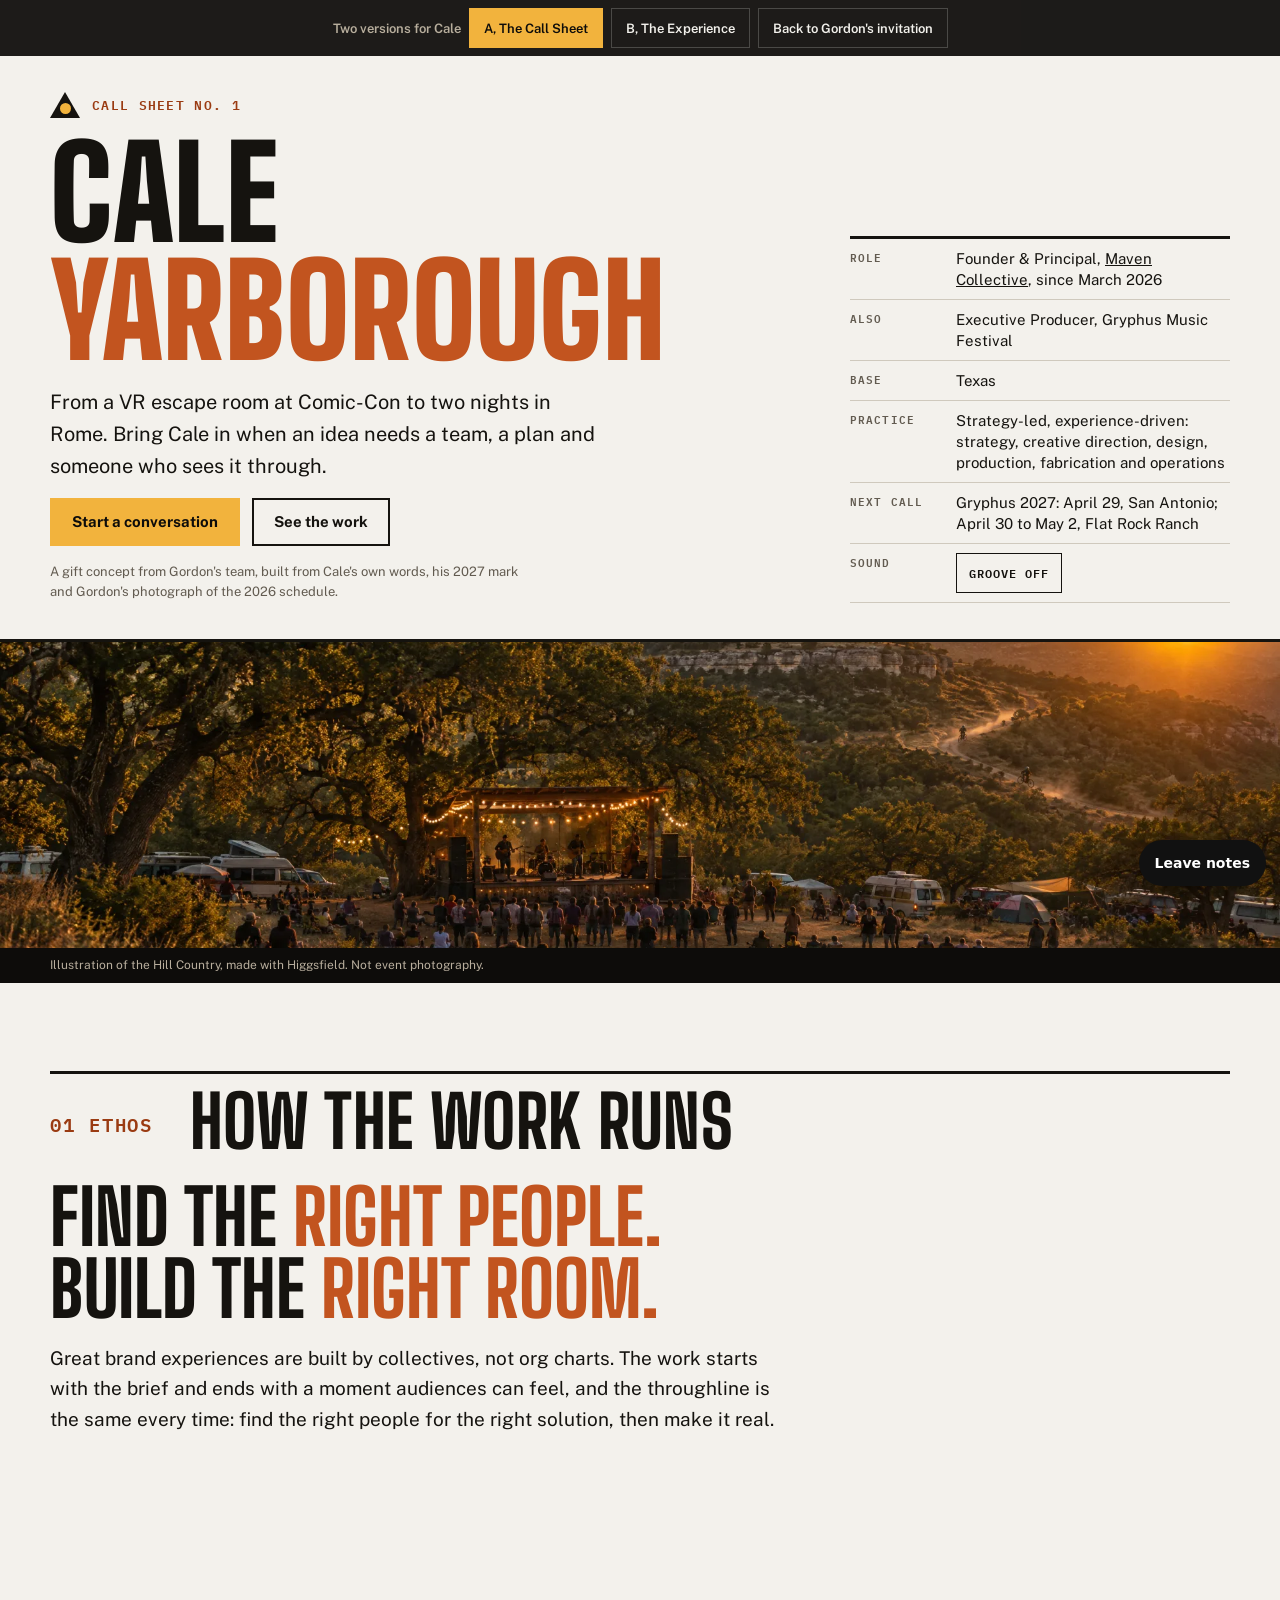
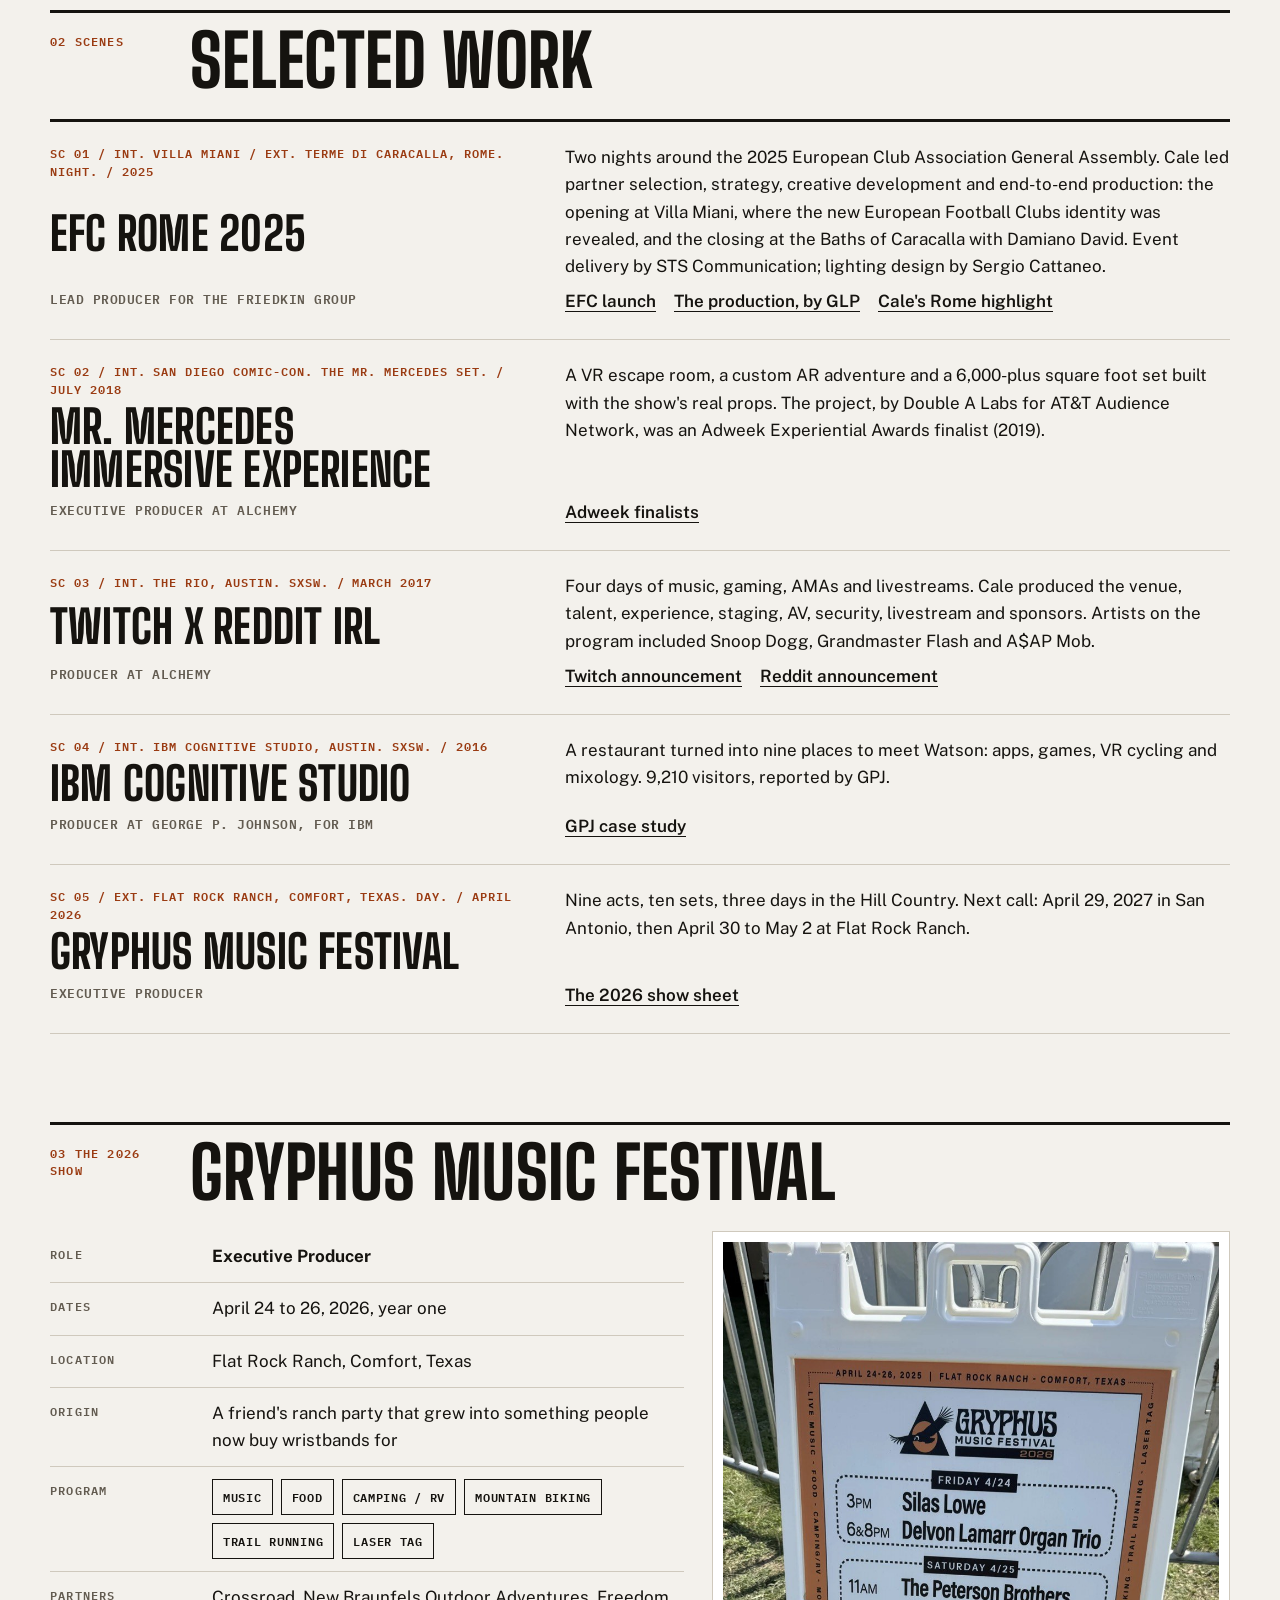
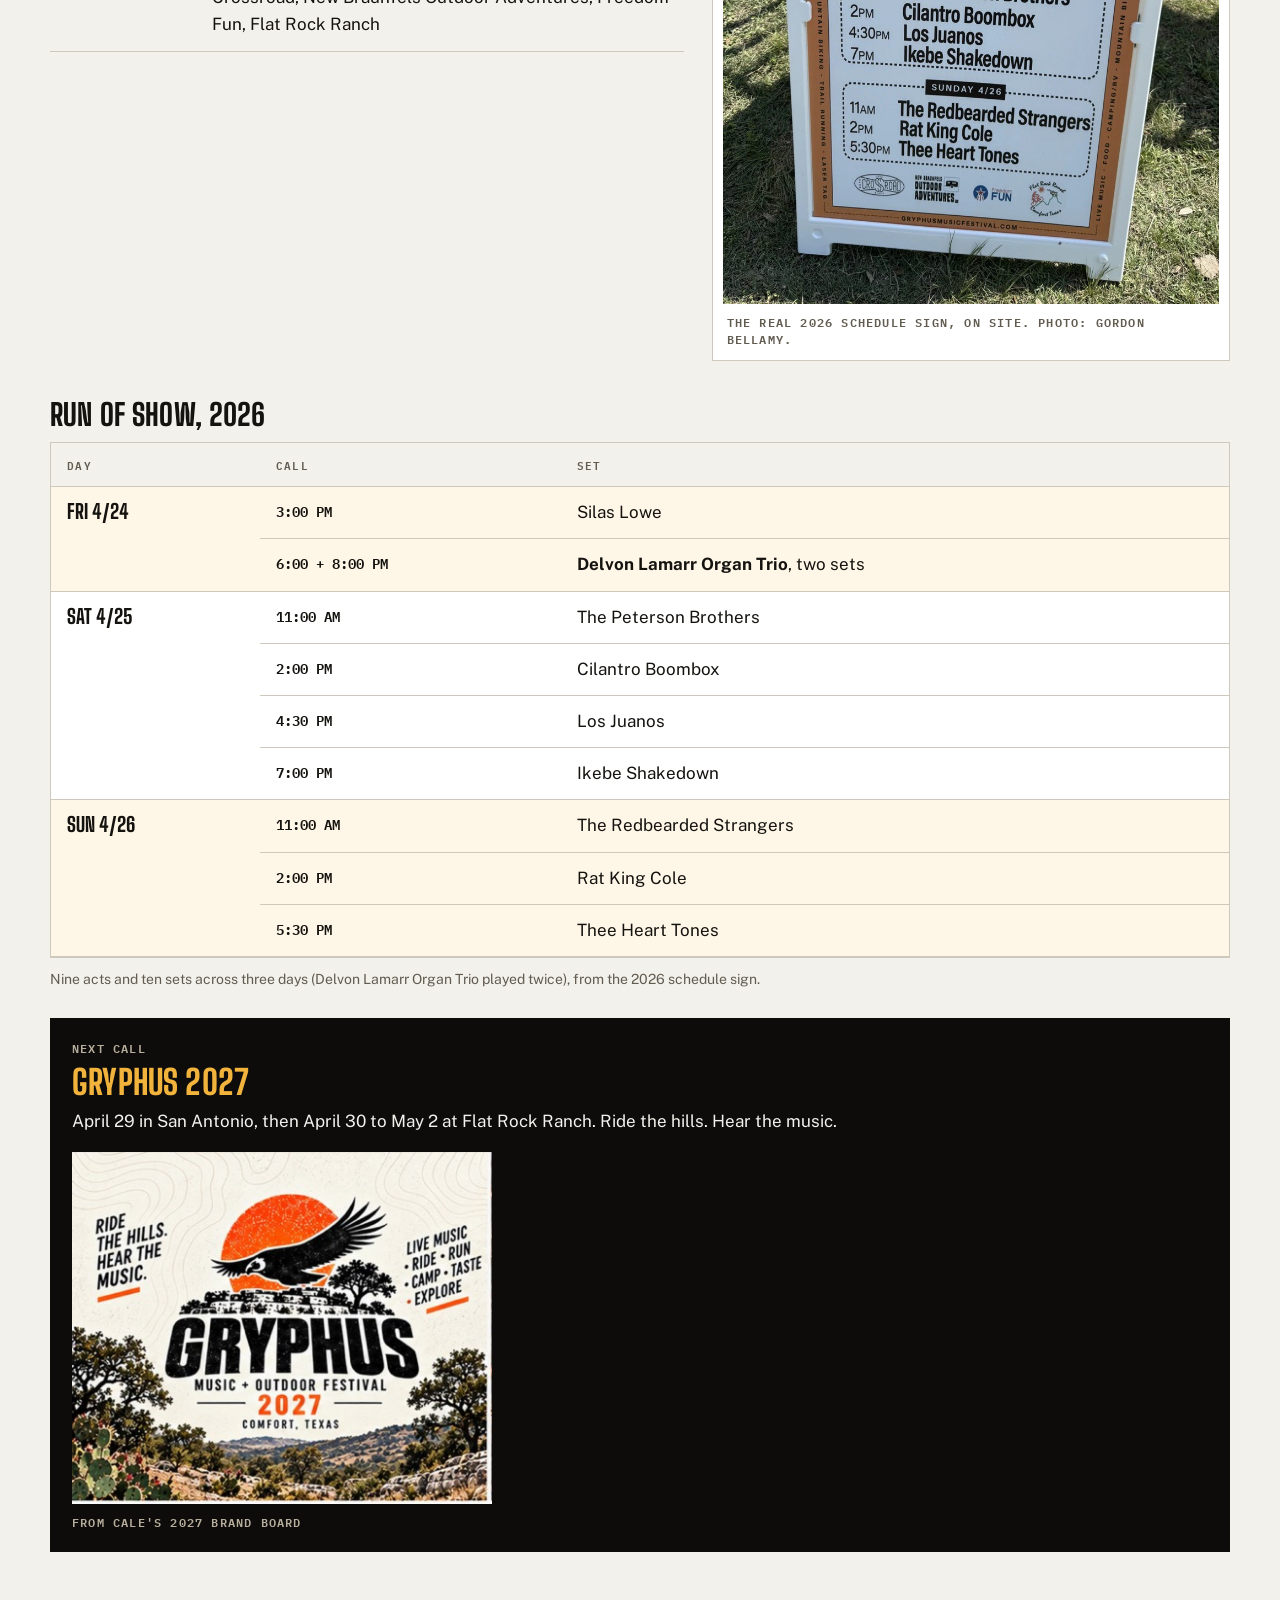
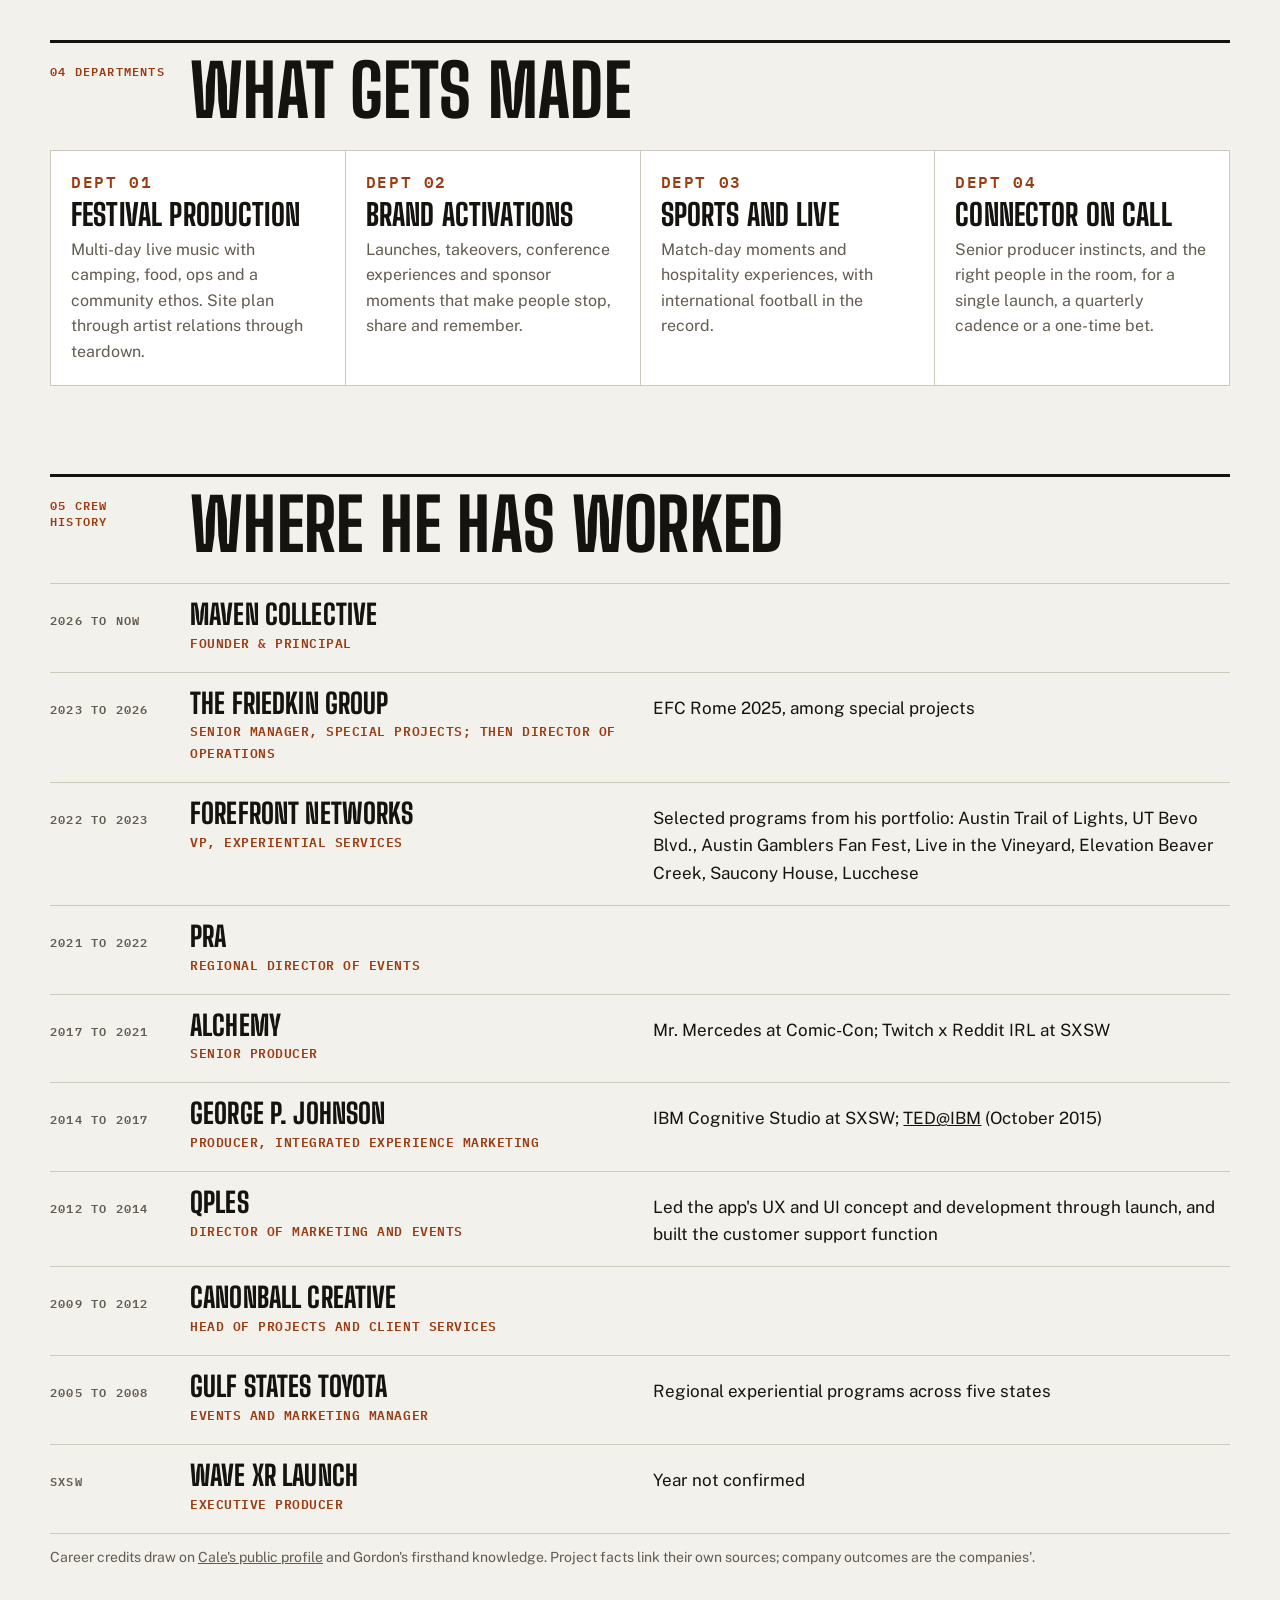
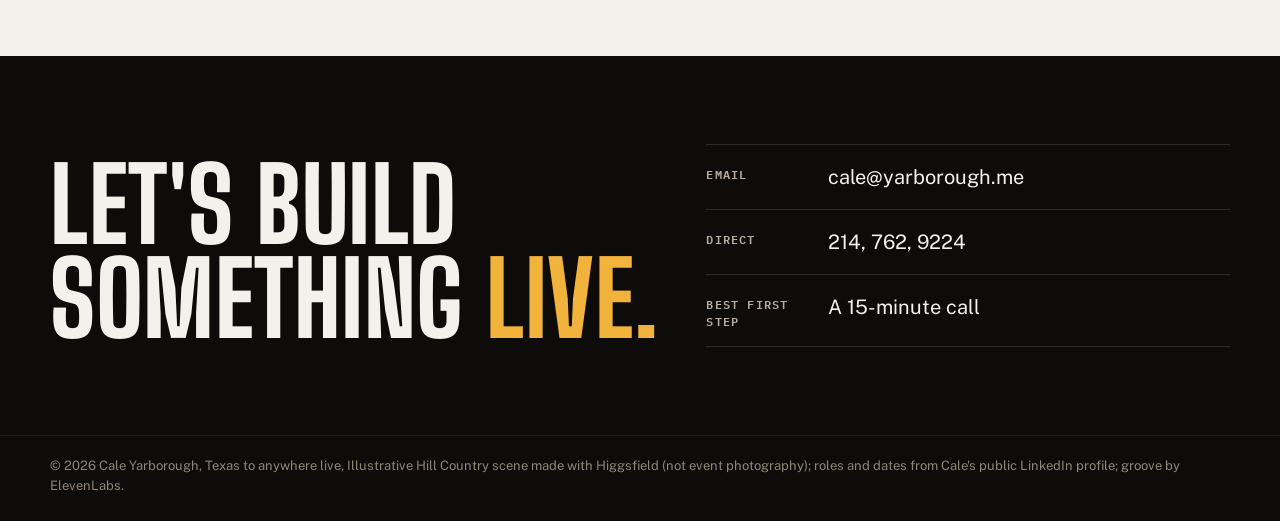
==== commit be03a09d: "Cale: Maven Collective first, five sourced scenes (EFC Rome, Mr. Mercedes, Twitch x Reddit, IBM, Gry" ====
--- a/index.html
+++ b/index.html
@@ -5,10 +5,10 @@
 <meta name="viewport" content="width=device-width, initial-scale=1, viewport-fit=cover">
 <meta name="robots" content="noindex, nofollow, noarchive, noimageindex">
 <title>Cale Yarborough</title>
-<meta name="description" content="Cale Yarborough, producer. Executive producer of Gryphus Music Festival in the Texas Hill Country. Find the right people. Build the right room.">
+<meta name="description" content="Cale Yarborough, Founder and Principal of Maven Collective. Experiential strategy and production: EFC Rome 2025, Mr. Mercedes at Comic-Con, Twitch x Reddit at SXSW, IBM Cognitive Studio, Gryphus Music Festival.">
 <meta property="og:type" content="website">
-<meta property="og:title" content="Cale Yarborough, Producer">
-<meta property="og:description" content="Find the right people. Build the right room. Executive producer, Gryphus Music Festival.">
+<meta property="og:title" content="Cale Yarborough, Maven Collective">
+<meta property="og:description" content="Founder and Principal of Maven Collective. EFC Rome 2025, Mr. Mercedes at Comic-Con, Twitch x Reddit at SXSW, IBM Cognitive Studio, Gryphus Music Festival.">
 <meta property="og:image" content="art/ranch.webp">
 <link rel="preconnect" href="https://fonts.googleapis.com">
 <link rel="preconnect" href="https://fonts.gstatic.com" crossorigin>
@@ -17,16 +17,16 @@
 <style>
 /* Layout: one call sheet. A black header band like the top of a production document, then ruled sections in the order a crew reads them: who, the 2026 show, run of show, departments, credits, contacts. */
 :root{
-  --night:#0d0c0a; --sheet:#f3f1ec; --rule:#cfc9bd; --ink:#15130f; --sun:#f2b33d; --cedar:#2f4a37; --rust:#c2541f; --muted:#625b50; --card:#ffffff;
+  --night:#0d0c0a; --sheet:#f3f1ec; --rule:#cfc9bd; --ink:#15130f; --sun:#f2b33d; --cedar:#2f4a37; --rust:#c2541f; --rust-ink:#9a3b12; --muted:#625b50; --card:#ffffff;
   --display:"Big Shoulders Display",Impact,"Arial Narrow",sans-serif;
   --body:"Public Sans",system-ui,-apple-system,"Segoe UI",sans-serif;
   --mono:"IBM Plex Mono",ui-monospace,Menlo,monospace;
   color-scheme:light;
 }
-@media (prefers-color-scheme:dark){:root:not([data-theme="light"]){--sheet:#17150f;--ink:#f3f1ec;--rule:#3b362c;--muted:#b8ae9d;--card:#1f1c16;color-scheme:dark}}
-:root[data-theme="dark"]{--sheet:#17150f;--ink:#f3f1ec;--rule:#3b362c;--muted:#b8ae9d;--card:#1f1c16;color-scheme:dark}
+@media (prefers-color-scheme:dark){:root:not([data-theme="light"]){--sheet:#17150f;--ink:#f3f1ec;--rule:#3b362c;--muted:#b8ae9d;--card:#1f1c16;--rust-ink:#ea8a53;color-scheme:dark}}
+:root[data-theme="dark"]{--sheet:#17150f;--ink:#f3f1ec;--rule:#3b362c;--muted:#b8ae9d;--card:#1f1c16;--rust-ink:#ea8a53;color-scheme:dark}
 *{box-sizing:border-box}
-html{scroll-behavior:smooth}
+html{scroll-behavior:smooth;scroll-padding-top:var(--barh,72px)}
 body{margin:0;background:var(--sheet);color:var(--ink);font:400 17px/1.6 var(--body);-webkit-font-smoothing:antialiased}
 img{max-width:100%;display:block}
 a{color:inherit}
@@ -46,7 +46,7 @@
 .hero{border-bottom:3px solid var(--ink)}
 .callgrid{display:grid;grid-template-columns:minmax(0,8fr) minmax(0,4fr);gap:0 40px;padding-block:clamp(22px,4vh,40px) clamp(22px,4vh,36px);align-items:end}
 .who{display:grid;gap:16px;align-content:end}
-.sheetno{display:flex;gap:12px;align-items:center;font:600 13px var(--mono);letter-spacing:.1em;text-transform:uppercase;color:var(--rust)}
+.sheetno{display:flex;gap:12px;align-items:center;font:600 13px var(--mono);letter-spacing:.1em;text-transform:uppercase;color:var(--rust-ink)}
 .hero h1{font-size:clamp(58px,min(10vw,15vh),140px);font-weight:900}
 .hero h1 em{font-style:normal;color:var(--rust)}
 .hero .lede{font-size:clamp(17px,1.6vw,20px);max-width:46ch}
@@ -58,7 +58,7 @@
 .strip{margin:0;background:var(--night)}
 .strip img{width:100%;height:clamp(180px,34vh,360px);object-fit:cover}
 .strip figcaption{font-size:12px;color:#b8ae9d;padding-block:8px}
-@media (max-width:820px){.callgrid{grid-template-columns:1fr;gap:20px}.call{order:2}}
+@media (max-width:820px){.callgrid{grid-template-columns:1fr;gap:20px}.call{order:2}html{scroll-padding-top:var(--barh,120px)}}
 .sun{width:30px;height:26px;position:relative;display:inline-block;flex:none}
 .sun::before{content:"";position:absolute;inset:0;clip-path:polygon(50% 0,100% 100%,0 100%);background:var(--ink)}
 .sun::after{content:"";position:absolute;width:11px;height:11px;border-radius:50%;background:var(--sun);left:9.5px;top:11px}
@@ -72,7 +72,7 @@
 /* sheet sections */
 .sheet{padding-block:clamp(48px,7vw,88px)}
 .head{display:grid;grid-template-columns:120px minmax(0,1fr);gap:20px;border-top:3px solid var(--ink);padding-top:14px;margin-bottom:26px}
-.head .mono{color:var(--rust);padding-top:6px}
+.head .mono{color:var(--rust-ink);padding-top:6px}
 .head h2{font-size:clamp(38px,6vw,72px)}
 .grid2{display:grid;grid-template-columns:minmax(0,1fr) minmax(0,1fr);gap:28px}
 .field{display:grid;grid-template-columns:150px minmax(0,1fr);gap:12px;padding-block:12px;border-bottom:1px solid var(--rule)}
@@ -103,16 +103,26 @@
 /* departments */
 .depts{display:grid;grid-template-columns:repeat(auto-fit,minmax(min(100%,250px),1fr));gap:0;border-top:1px solid var(--rule);border-left:1px solid var(--rule)}
 .dept{border-right:1px solid var(--rule);border-bottom:1px solid var(--rule);padding:20px;display:grid;gap:8px;align-content:start;background:var(--card)}
-.dept .mono{color:var(--rust)}
+.dept .mono{color:var(--rust-ink)}
 .dept h3{font-size:30px}
 .dept p{font-size:16px;color:var(--muted)}
 
+/* scenes: slug lines like a shooting script */
+.scenes{list-style:none;margin:0;padding:0;display:grid;gap:0;border-top:3px solid var(--ink)}
+.scenes li{display:grid;gap:8px;padding:22px 0 24px;border-bottom:1px solid var(--rule)}
+@media (min-width:900px){.scenes li{grid-template-columns:minmax(0,5fr) minmax(0,7fr);column-gap:40px;align-items:start}.scenes li>.slug,.scenes li>h3,.scenes li>.role{grid-column:1}.scenes li>p:not(.slug):not(.role){grid-column:2}.scenes li>.slug{grid-row:1}.scenes li>h3{grid-row:2}.scenes li>.role{grid-row:3}.scenes li>p:nth-of-type(3){grid-row:1 / span 2}.scenes li>.links{grid-row:3;align-self:end}}
+.scenes .slug{font:600 12px/1.5 var(--mono);letter-spacing:.08em;color:var(--rust-ink)}
+.scenes h3{font-size:clamp(30px,4vw,46px)}
+.scenes .role{font:600 13px var(--mono);letter-spacing:.04em;text-transform:uppercase;color:var(--muted)}
+.scenes p{max-width:72ch}
+.scenes .links{display:flex;flex-wrap:wrap;gap:6px 18px;font-weight:600}
+.scenes .links a{color:var(--ink);text-underline-offset:4px}
 /* credits */
 .credits{display:grid;gap:0;border-top:1px solid var(--rule)}
 .credit{display:grid;grid-template-columns:120px minmax(0,1fr) minmax(0,1.3fr);gap:20px;padding-block:18px;border-bottom:1px solid var(--rule);align-items:baseline}
 .credit .mono{color:var(--muted)}
 .credit h3{font-size:28px}
-.credit .role{font:600 13px var(--mono);color:var(--rust);letter-spacing:.04em;margin-top:4px;text-transform:uppercase}
+.credit .role{font:600 13px var(--mono);color:var(--rust-ink);letter-spacing:.04em;margin-top:4px;text-transform:uppercase}
 
 /* contact */
 .contact{background:var(--night);color:#f3f1ec}
@@ -141,14 +151,15 @@
     <div class="who">
       <p class="sheetno"><span class="sun" aria-hidden="true"></span> Call sheet no. 1</p>
       <h1>Cale <em>Yarborough</em></h1>
-      <p class="lede">Find the right people for the right solution, then make it real. Live moments people remember, from SXSW launch nights to a festival in the Texas Hill Country.</p>
-      <div class="cta"><a class="btn" href="#contact">Start a conversation</a><a class="btn line" href="#show">See the 2026 show</a></div>
+      <p class="lede">From a VR escape room at Comic-Con to two nights in Rome. Bring Cale in when an idea needs a team, a plan and someone who sees it through.</p>
+      <div class="cta"><a class="btn" href="#contact">Start a conversation</a><a class="btn line" href="#scenes">See the work</a></div>
       <p class="gifted">A gift concept from Gordon's team, built from Cale's own words, his 2027 mark and Gordon's photograph of the 2026 schedule.</p>
     </div>
     <dl class="call">
-      <div><dt>Role</dt><dd>Executive Producer, Gryphus Music Festival</dd></div>
+      <div><dt>Role</dt><dd>Founder &amp; Principal, <a href="https://www.linkedin.com/company/138004072/">Maven Collective</a>, since March 2026</dd></div>
+      <div><dt>Also</dt><dd>Executive Producer, Gryphus Music Festival</dd></div>
       <div><dt>Base</dt><dd>Texas</dd></div>
-      <div><dt>Status</dt><dd>Independent, building Gryphus year two</dd></div>
+      <div><dt>Practice</dt><dd>Strategy-led, experience-driven: strategy, creative direction, design, production, fabrication and operations</dd></div>
       <div><dt>Next call</dt><dd>Gryphus 2027: April 29, San Antonio; April 30 to May 2, Flat Rock Ranch</dd></div>
       <div><dt>Sound</dt><dd><button class="chip" type="button" id="groove" aria-pressed="false">Groove off</button></dd></div>
     </dl>
@@ -163,8 +174,34 @@
   <p>Great brand experiences are built by collectives, not org charts. The work starts with the brief and ends with a moment audiences can feel, and the throughline is the same every time: find the right people for the right solution, then make it real.</p>
 </section>
 
+<section class="sheet wrap" id="scenes" data-note="Scenes">
+  <div class="head"><p class="mono">02 Scenes</p><h2>Selected work</h2></div>
+  <ol class="scenes">
+    <li><p class="slug">SC 01 / INT. VILLA MIANI / EXT. TERME DI CARACALLA, ROME. NIGHT. / 2025</p>
+      <h3>EFC Rome 2025</h3><p class="role">Lead producer for The Friedkin Group</p>
+      <p>Two nights around the 2025 European Club Association General Assembly. Cale led partner selection, strategy, creative development and end-to-end production: the opening at Villa Miani, where the new European Football Clubs identity was revealed, and the closing at the Baths of Caracalla with Damiano David. Event delivery by STS Communication; lighting design by Sergio Cattaneo.</p>
+      <p class="links"><a href="https://www.efcfootball.com/en/news/we-are-efc">EFC launch</a><a href="https://glp.de/en/news/news-stories/90-glp-impression-x5-ip-maxx-light-the-baths-of-caracalla-at-the-general-assembly-of-the-european-football-clubs-in-rome">The production, by GLP</a><a href="https://www.instagram.com/s/aGlnaGxpZ2h0OjE4MDc2OTM3NjI0MDg5MTAw">Cale's Rome highlight</a></p></li>
+    <li><p class="slug">SC 02 / INT. SAN DIEGO COMIC-CON. THE MR. MERCEDES SET. / JULY 2018</p>
+      <h3>Mr. Mercedes Immersive Experience</h3><p class="role">Executive producer at Alchemy</p>
+      <p>A VR escape room, a custom AR adventure and a 6,000-plus square foot set built with the show's real props. The project, by Double A Labs for AT&amp;T Audience Network, was an Adweek Experiential Awards finalist (2019).</p>
+      <p class="links"><a href="https://www.adweek.com/creativity/adweek-announces-finalists-in-its-inaugural-adweek-experiential-awards/">Adweek finalists</a></p></li>
+    <li><p class="slug">SC 03 / INT. THE RIO, AUSTIN. SXSW. / MARCH 2017</p>
+      <h3>Twitch x Reddit IRL</h3><p class="role">Producer at Alchemy</p>
+      <p>Four days of music, gaming, AMAs and livestreams. Cale produced the venue, talent, experience, staging, AV, security, livestream and sponsors. Artists on the program included Snoop Dogg, Grandmaster Flash and A$AP Mob.</p>
+      <p class="links"><a href="https://blog.twitch.tv/en/2017/03/10/twitch-and-reddit-join-forces-for-sxsw-4af57ee66419/">Twitch announcement</a><a href="https://redditinc.com/news/reddits-heading-to-sxsw">Reddit announcement</a></p></li>
+    <li><p class="slug">SC 04 / INT. IBM COGNITIVE STUDIO, AUSTIN. SXSW. / 2016</p>
+      <h3>IBM Cognitive Studio</h3><p class="role">Producer at George P. Johnson, for IBM</p>
+      <p>A restaurant turned into nine places to meet Watson: apps, games, VR cycling and mixology. 9,210 visitors, reported by GPJ.</p>
+      <p class="links"><a href="https://www.gpj.com/case-study/the-ibm-cognitive-studio-at-sxsw/">GPJ case study</a></p></li>
+    <li><p class="slug">SC 05 / EXT. FLAT ROCK RANCH, COMFORT, TEXAS. DAY. / APRIL 2026</p>
+      <h3>Gryphus Music Festival</h3><p class="role">Executive Producer</p>
+      <p>Nine acts, ten sets, three days in the Hill Country. Next call: April 29, 2027 in San Antonio, then April 30 to May 2 at Flat Rock Ranch.</p>
+      <p class="links"><a href="#show">The 2026 show sheet</a></p></li>
+  </ol>
+</section>
+
 <section class="sheet wrap" id="show" style="padding-top:0" data-note="Gryphus show sheet">
-  <div class="head"><p class="mono">02 The 2026 show</p><h2>Gryphus Music Festival</h2></div>
+  <div class="head"><p class="mono">03 The 2026 show</p><h2>Gryphus Music Festival</h2></div>
   <div class="show">
     <div>
       <div class="field"><span class="mono">Role</span><span><b>Executive Producer</b></span></div>
@@ -209,7 +246,7 @@
 </section>
 
 <section class="sheet wrap" style="padding-top:0" data-note="Departments">
-  <div class="head"><p class="mono">03 Departments</p><h2>What gets made</h2></div>
+  <div class="head"><p class="mono">04 Departments</p><h2>What gets made</h2></div>
   <div class="depts">
     <article class="dept"><p class="mono">Dept 01</p><h3>Festival production</h3><p>Multi-day live music with camping, food, ops and a community ethos. Site plan through artist relations through teardown.</p></article>
     <article class="dept"><p class="mono">Dept 02</p><h3>Brand activations</h3><p>Launches, takeovers, conference experiences and sponsor moments that make people stop, share and remember.</p></article>
@@ -218,14 +255,21 @@
   </div>
 </section>
 
-<section class="sheet wrap" style="padding-top:0" data-note="Credits">
-  <div class="head"><p class="mono">04 Credits</p><h2>Shows that ran</h2></div>
+<section class="sheet wrap" style="padding-top:0" data-note="Crew history">
+  <div class="head"><p class="mono">05 Crew history</p><h2>Where he has worked</h2></div>
   <div class="credits">
-    <div class="credit"><span class="mono">2026, now</span><div><h3>Gryphus Music Festival</h3><p class="role">Executive Producer, Comfort, TX</p></div><p>A three-day Hill Country festival of live music, camping, trails and food. Year one was the public unveiling of a community that started as an invitation-only ranch party.</p></div>
-    <div class="credit"><span class="mono">2020s</span><div><h3>The Friedkin Group</h3><p class="role">Special Projects, Houston, TX</p></div><p>Special-projects work across a portfolio spanning sport and hospitality, where the brief was usually "figure out how to make this real."</p></div>
-    <div class="credit"><span class="mono">SXSW</span><div><h3>WAVE XR launch</h3><p class="role">Executive Producer, Austin, TX</p></div><p>The launch event for Wave, interactive virtual concerts at the moment XR was finding its first real audience.</p></div>
-    <div class="credit"><span class="mono">2010s</span><div><h3>Forefront Networks</h3><p class="role">VP, Experiential Services</p></div><p>Leading an experiential practice building branded live programs across tech, music and consumer categories.</p></div>
-  </div>
+    <div class="credit"><span class="mono">2026 to now</span><div><h3>Maven Collective</h3><p class="role">Founder &amp; Principal</p></div><p></p></div>
+    <div class="credit"><span class="mono">2023 to 2026</span><div><h3>The Friedkin Group</h3><p class="role">Senior Manager, Special Projects; then Director of Operations</p></div><p>EFC Rome 2025, among special projects</p></div>
+    <div class="credit"><span class="mono">2022 to 2023</span><div><h3>Forefront Networks</h3><p class="role">VP, Experiential Services</p></div><p>Selected programs from his portfolio: Austin Trail of Lights, UT Bevo Blvd., Austin Gamblers Fan Fest, Live in the Vineyard, Elevation Beaver Creek, Saucony House, Lucchese</p></div>
+    <div class="credit"><span class="mono">2021 to 2022</span><div><h3>PRA</h3><p class="role">Regional Director of Events</p></div><p></p></div>
+    <div class="credit"><span class="mono">2017 to 2021</span><div><h3>Alchemy</h3><p class="role">Senior Producer</p></div><p>Mr. Mercedes at Comic-Con; Twitch x Reddit IRL at SXSW</p></div>
+    <div class="credit"><span class="mono">2014 to 2017</span><div><h3>George P. Johnson</h3><p class="role">Producer, Integrated Experience Marketing</p></div><p>IBM Cognitive Studio at SXSW; <a href="https://www.gpj.com/case-study/tedibm/">TED@IBM</a> (October 2015)</p></div>
+    <div class="credit"><span class="mono">2012 to 2014</span><div><h3>Qples</h3><p class="role">Director of Marketing and Events</p></div><p>Led the app's UX and UI concept and development through launch, and built the customer support function</p></div>
+    <div class="credit"><span class="mono">2009 to 2012</span><div><h3>Canonball Creative</h3><p class="role">Head of Projects and Client Services</p></div><p></p></div>
+    <div class="credit"><span class="mono">2005 to 2008</span><div><h3>Gulf States Toyota</h3><p class="role">Events and Marketing Manager</p></div><p>Regional experiential programs across five states</p></div>
+    <div class="credit"><span class="mono">SXSW</span><div><h3>WAVE XR launch</h3><p class="role">Executive Producer</p></div><p>Year not confirmed</p></div>
+  </div>
+  <p class="note" style="margin-top:12px">Career credits draw on <a href="https://www.linkedin.com/in/caleyarborough/">Cale's public profile</a> and Gordon's firsthand knowledge. Project facts link their own sources; company outcomes are the companies'.</p>
 </section>
 </main>
 
@@ -236,11 +280,10 @@
       <a href="mailto:cale@yarborough.me"><span class="mono">Email</span><span>cale@yarborough.me</span></a>
       <a href="tel:+12147629224"><span class="mono">Direct</span><span>214, 762, 9224</span></a>
       <div><span class="mono">Best first step</span><span>A 15-minute call</span></div>
-      <a href="cale-yarborough-one-sheet.pdf"><span class="mono">One-sheet</span><span>Download the PDF</span></a>
     </div>
   </div>
 </section>
-<footer><div class="wrap">© 2026 Cale Yarborough, Texas to anywhere live, Illustrative Hill Country scenes made with Higgsfield (not event photography); groove by ElevenLabs.</div></footer>
+<footer><div class="wrap">© 2026 Cale Yarborough, Texas to anywhere live, Illustrative Hill Country scene made with Higgsfield (not event photography); roles and dates from Cale's public LinkedIn profile; groove by ElevenLabs.</div></footer>
 
 <audio id="g" src="audio/groove.mp3" loop preload="none"></audio>
 <script>
@@ -249,6 +292,7 @@
 document.addEventListener('visibilitychange',function(){if(document.hidden&&!a.paused){a.pause();b.textContent='Groove off';b.setAttribute('aria-pressed','false')}});})();
 </script>
 <script>window.NOTES_CONFIG={site:"cale-a",who:"Cale",title:"Cale site, Version A: The Call Sheet",version:"A · The Call Sheet",label:"Notes for Gordon"};</script>
+<script>(function(){var b=document.querySelector('.cmp');if(!b)return;function m(){document.documentElement.style.setProperty('--barh',(b.getBoundingClientRect().height+12)+'px')}m();addEventListener('resize',m)})();</script>
 <script src="notes.js"></script>
 </body>
 </html>
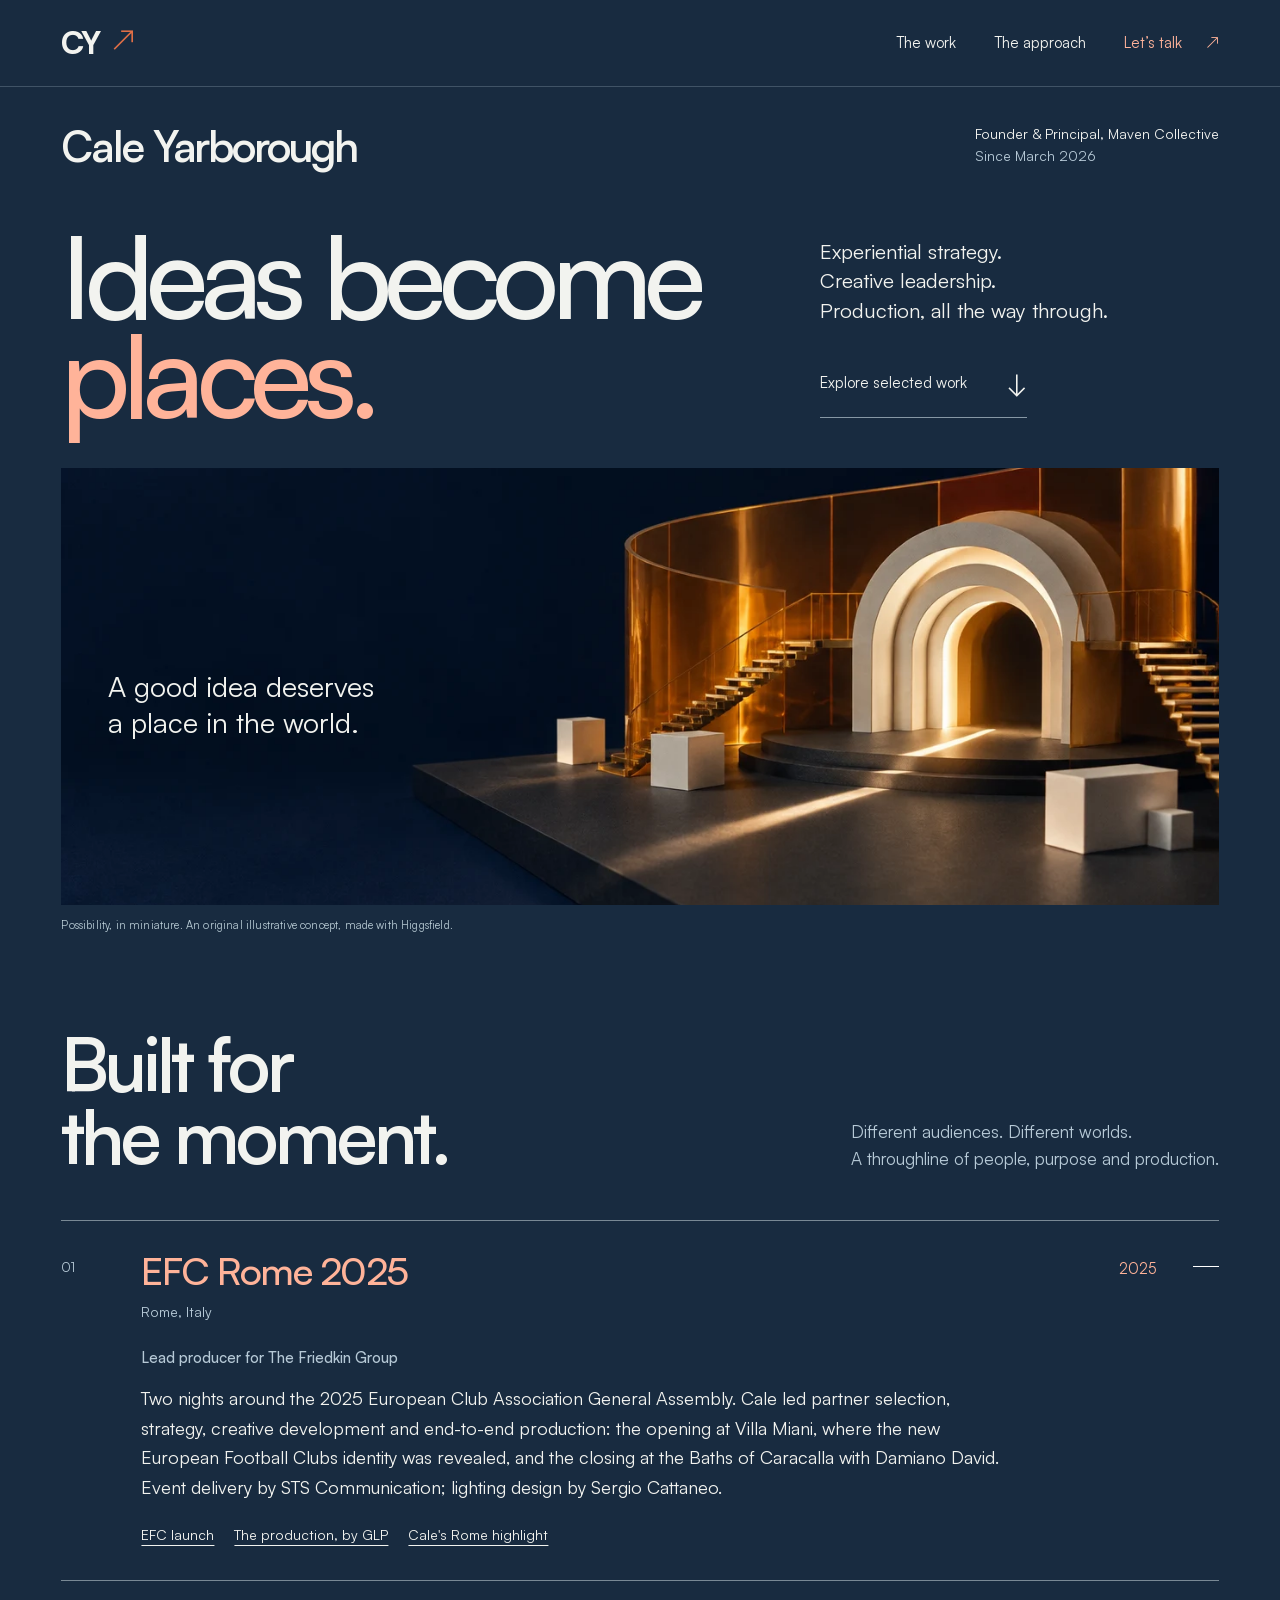
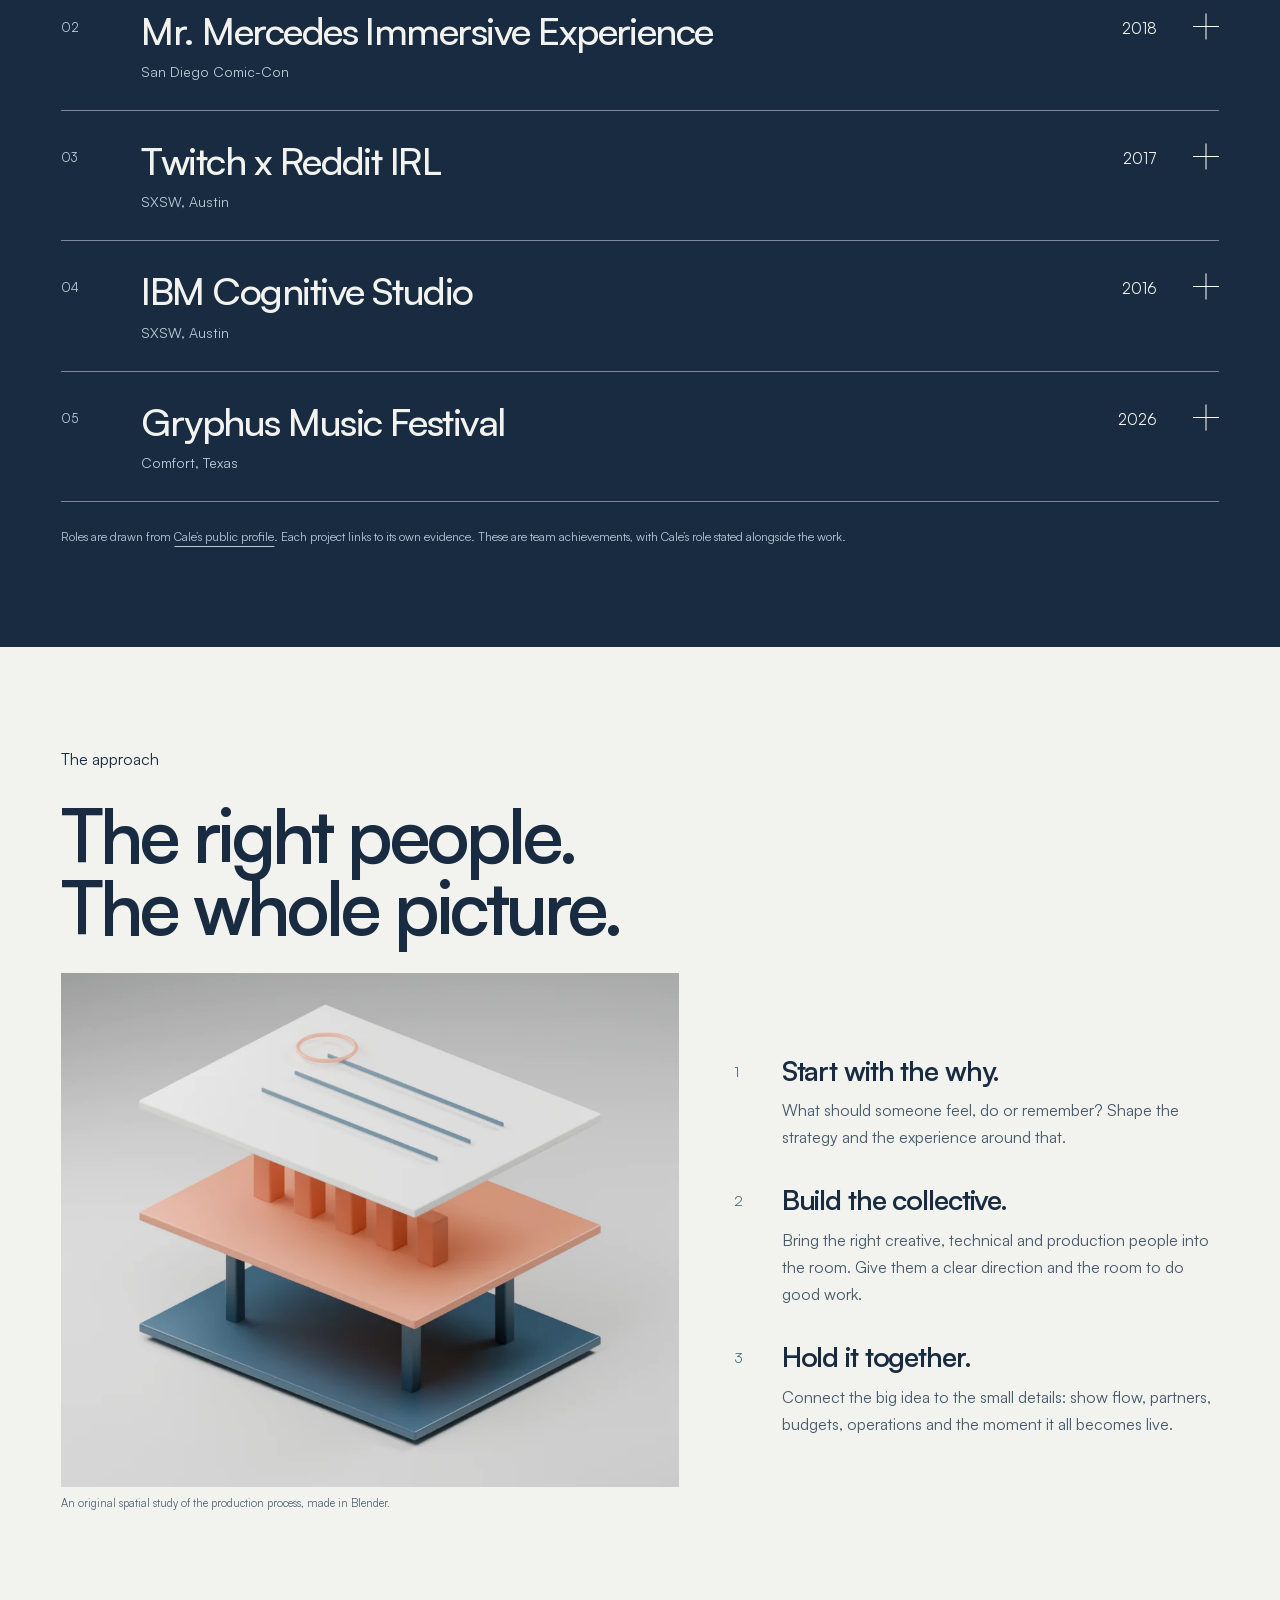
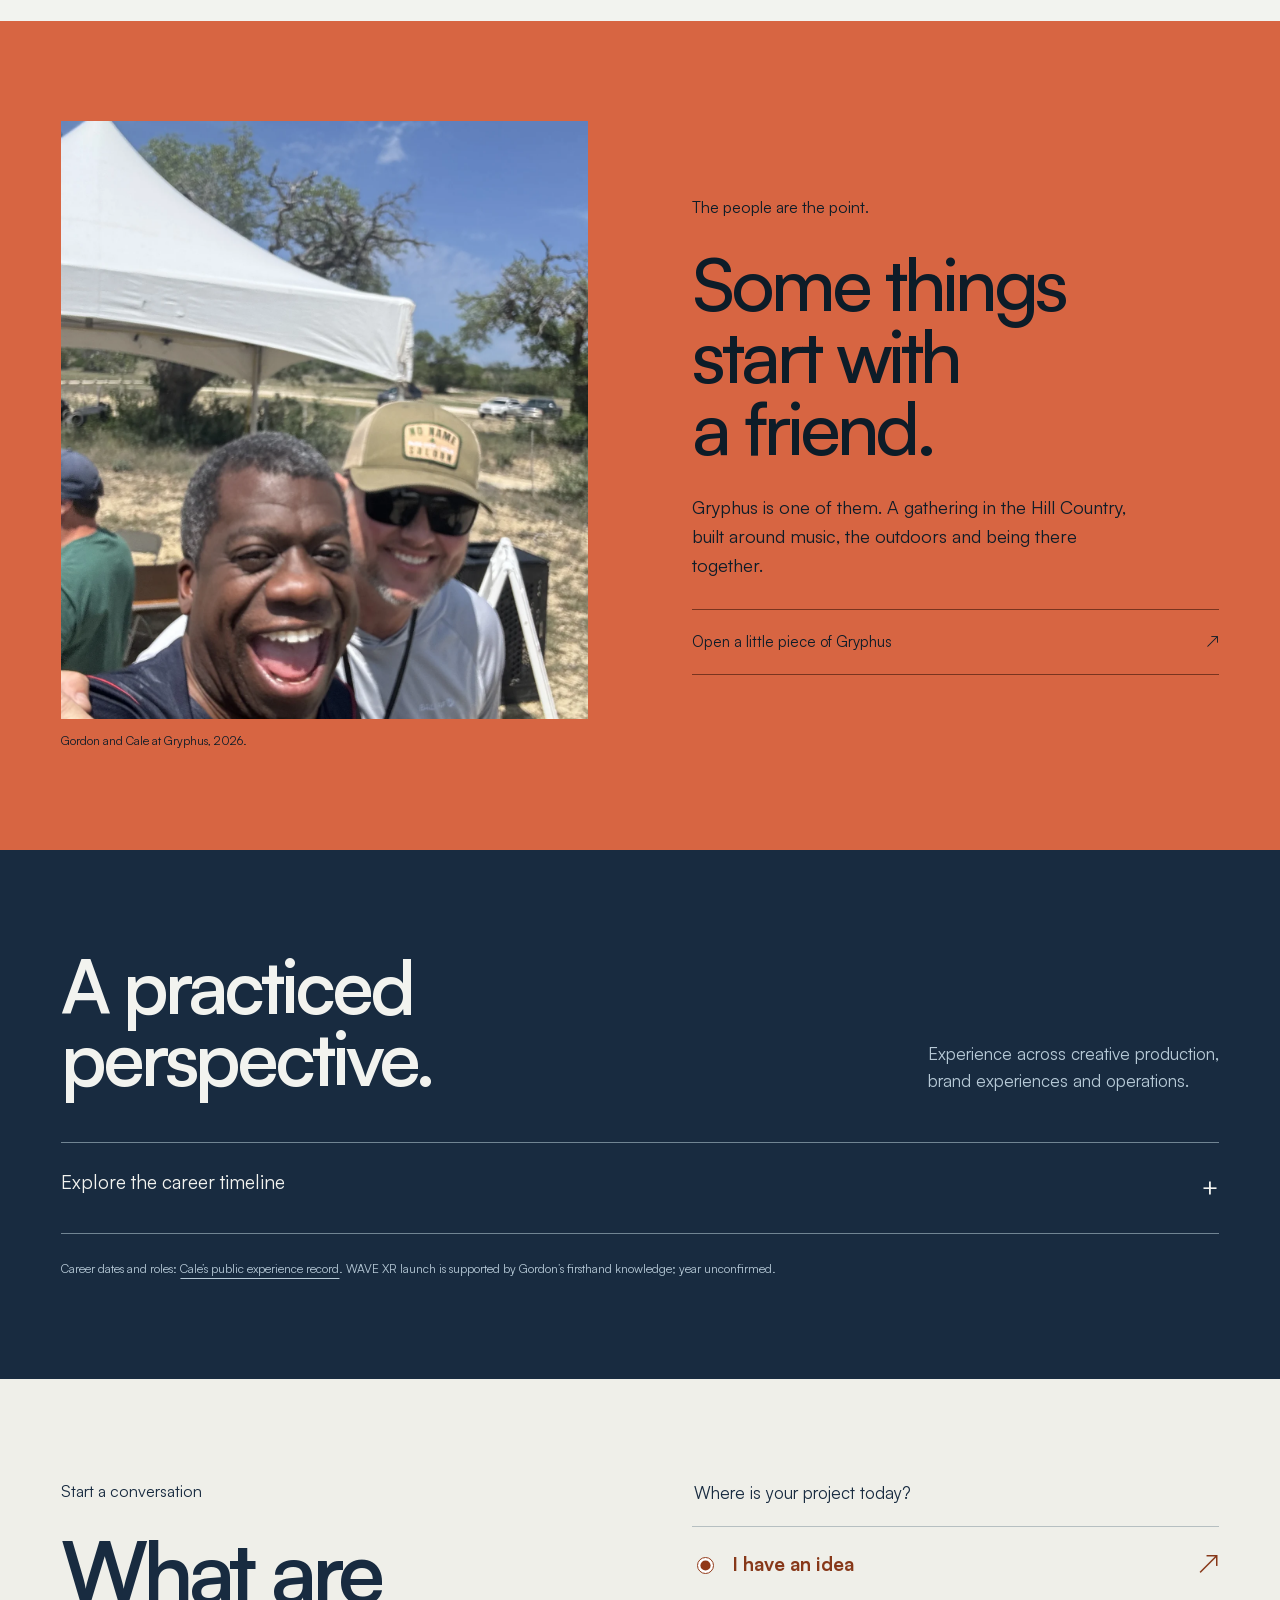
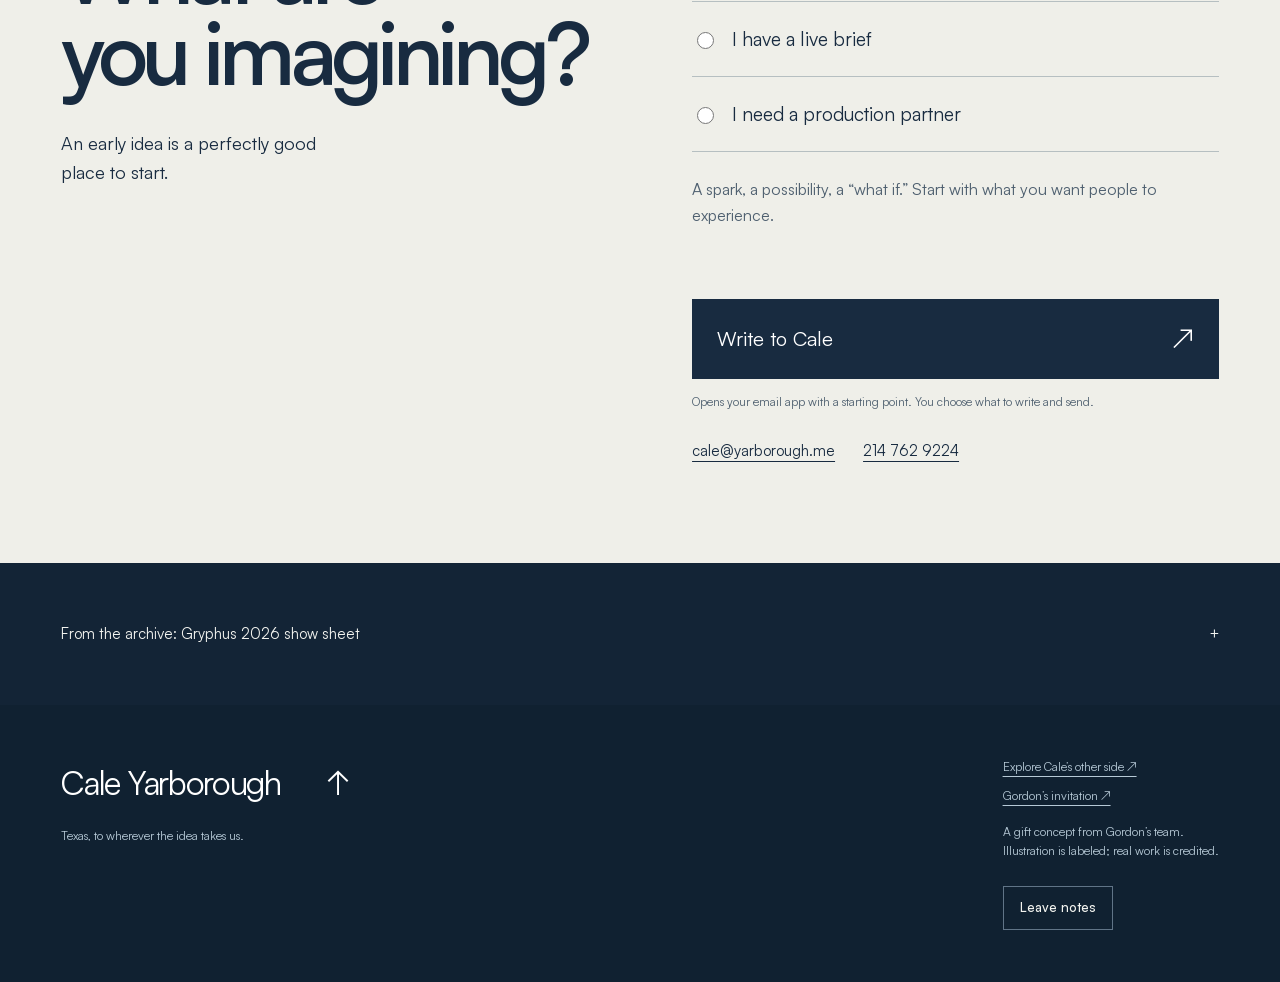
==== commit 61e854f9: "Cale: professional + values-led upgrade (stage maquette, production layers, gathering room, footer n" ====
--- a/index.html
+++ b/index.html
@@ -1,224 +1,24 @@
-<!doctype html>
-<html lang="en">
-<head>
-<meta charset="utf-8">
-<meta name="viewport" content="width=device-width, initial-scale=1, viewport-fit=cover">
-<meta name="robots" content="noindex, nofollow, noarchive, noimageindex">
-<title>Cale Yarborough</title>
-<meta name="description" content="Cale Yarborough, Founder and Principal of Maven Collective. Experiential strategy and production: EFC Rome 2025, Mr. Mercedes at Comic-Con, Twitch x Reddit at SXSW, IBM Cognitive Studio, Gryphus Music Festival.">
-<meta property="og:type" content="website">
-<meta property="og:title" content="Cale Yarborough, Maven Collective">
-<meta property="og:description" content="Founder and Principal of Maven Collective. EFC Rome 2025, Mr. Mercedes at Comic-Con, Twitch x Reddit at SXSW, IBM Cognitive Studio, Gryphus Music Festival.">
-<meta property="og:image" content="art/ranch.webp">
-<link rel="preconnect" href="https://fonts.googleapis.com">
-<link rel="preconnect" href="https://fonts.gstatic.com" crossorigin>
-<link href="https://fonts.googleapis.com/css2?family=Big+Shoulders+Display:wght@600;800;900&family=Public+Sans:ital,wght@0,400;0,600;0,700;1,400&family=IBM+Plex+Mono:wght@400;600&display=swap" rel="stylesheet">
-<!-- STYLE: Muller-Brockmann and Aicher production grid (Twenty Design Systems #1 and #3: numbers that need authority, four departments that must not overlap) as a producer's call sheet, Gryphus heritage gold sun in a black triangle | WHY: a producer proves competence with the paperwork that ran the show | ALT: B, The Experience (Hara subtraction) -->
-<style>
-/* Layout: one call sheet. A black header band like the top of a production document, then ruled sections in the order a crew reads them: who, the 2026 show, run of show, departments, credits, contacts. */
-:root{
-  --night:#0d0c0a; --sheet:#f3f1ec; --rule:#cfc9bd; --ink:#15130f; --sun:#f2b33d; --cedar:#2f4a37; --rust:#c2541f; --rust-ink:#9a3b12; --muted:#625b50; --card:#ffffff;
-  --display:"Big Shoulders Display",Impact,"Arial Narrow",sans-serif;
-  --body:"Public Sans",system-ui,-apple-system,"Segoe UI",sans-serif;
-  --mono:"IBM Plex Mono",ui-monospace,Menlo,monospace;
-  color-scheme:light;
-}
-@media (prefers-color-scheme:dark){:root:not([data-theme="light"]){--sheet:#17150f;--ink:#f3f1ec;--rule:#3b362c;--muted:#b8ae9d;--card:#1f1c16;--rust-ink:#ea8a53;color-scheme:dark}}
-:root[data-theme="dark"]{--sheet:#17150f;--ink:#f3f1ec;--rule:#3b362c;--muted:#b8ae9d;--card:#1f1c16;--rust-ink:#ea8a53;color-scheme:dark}
-*{box-sizing:border-box}
-html{scroll-behavior:smooth;scroll-padding-top:var(--barh,72px)}
-body{margin:0;background:var(--sheet);color:var(--ink);font:400 17px/1.6 var(--body);-webkit-font-smoothing:antialiased}
-img{max-width:100%;display:block}
-a{color:inherit}
-:focus-visible{outline:3px solid var(--sun);outline-offset:3px}
-h1,h2,h3{font-family:var(--display);font-weight:800;line-height:.92;text-transform:uppercase;letter-spacing:.005em;margin:0;text-wrap:balance}
-p{margin:0}
-.wrap{padding-inline:max(16px,calc((100vw - 1180px)/2))}
-.mono{font:600 12px/1.4 var(--mono);letter-spacing:.1em;text-transform:uppercase}
-.k{color:var(--muted)}
-
-/* compare bar */
-.cmp{position:sticky;top:0;z-index:40;display:flex;gap:8px;align-items:center;justify-content:center;flex-wrap:wrap;padding:calc(8px + env(safe-area-inset-top,0px)) 12px 8px;background:#0d0c0aee;color:#f3f1ec;font:600 13px var(--body)}
-.cmp span{color:#b8ae9d}
-.cmp a{text-decoration:none;padding:8px 14px;border-radius:0;border:1px solid #ffffff33;min-height:40px;display:inline-flex;align-items:center}
-.cmp a[aria-current="page"]{background:var(--sun);color:var(--night);border-color:var(--sun)}
-/* header band */
-.hero{border-bottom:3px solid var(--ink)}
-.callgrid{display:grid;grid-template-columns:minmax(0,8fr) minmax(0,4fr);gap:0 40px;padding-block:clamp(22px,4vh,40px) clamp(22px,4vh,36px);align-items:end}
-.who{display:grid;gap:16px;align-content:end}
-.sheetno{display:flex;gap:12px;align-items:center;font:600 13px var(--mono);letter-spacing:.1em;text-transform:uppercase;color:var(--rust-ink)}
-.hero h1{font-size:clamp(58px,min(10vw,15vh),140px);font-weight:900}
-.hero h1 em{font-style:normal;color:var(--rust)}
-.hero .lede{font-size:clamp(17px,1.6vw,20px);max-width:46ch}
-.gifted{font-size:13px;color:var(--muted);max-width:60ch}
-.call{margin:0;border-top:3px solid var(--ink)}
-.call div{display:grid;grid-template-columns:96px minmax(0,1fr);gap:10px;padding-block:9px;border-bottom:1px solid var(--rule)}
-.call dt{font:600 11px/1.6 var(--mono);letter-spacing:.1em;text-transform:uppercase;color:var(--muted)}
-.call dd{margin:0;font-size:15px;line-height:1.4}
-.strip{margin:0;background:var(--night)}
-.strip img{width:100%;height:clamp(180px,34vh,360px);object-fit:cover}
-.strip figcaption{font-size:12px;color:#b8ae9d;padding-block:8px}
-@media (max-width:820px){.callgrid{grid-template-columns:1fr;gap:20px}.call{order:2}html{scroll-padding-top:var(--barh,120px)}}
-.sun{width:30px;height:26px;position:relative;display:inline-block;flex:none}
-.sun::before{content:"";position:absolute;inset:0;clip-path:polygon(50% 0,100% 100%,0 100%);background:var(--ink)}
-.sun::after{content:"";position:absolute;width:11px;height:11px;border-radius:50%;background:var(--sun);left:9.5px;top:11px}
-.cta{display:flex;flex-wrap:wrap;gap:12px}
-.btn{display:inline-flex;align-items:center;gap:10px;font:700 15px var(--body);text-decoration:none;padding:13px 20px;border:2px solid var(--sun);color:var(--night);background:var(--sun);border-radius:0;min-height:48px;cursor:pointer}
-.btn.line{background:transparent;color:var(--ink);border-color:var(--ink)}
-.btn:hover{filter:brightness(1.06)}
-.chip{appearance:none;border:1px solid var(--ink);background:transparent;color:var(--ink);font:600 12px var(--mono);letter-spacing:.08em;text-transform:uppercase;padding:8px 12px;border-radius:0;cursor:pointer;min-height:40px}
-.chip[aria-pressed="true"]{background:var(--sun);color:var(--night);border-color:var(--sun)}
-
-/* sheet sections */
-.sheet{padding-block:clamp(48px,7vw,88px)}
-.head{display:grid;grid-template-columns:120px minmax(0,1fr);gap:20px;border-top:3px solid var(--ink);padding-top:14px;margin-bottom:26px}
-.head .mono{color:var(--rust-ink);padding-top:6px}
-.head h2{font-size:clamp(38px,6vw,72px)}
-.grid2{display:grid;grid-template-columns:minmax(0,1fr) minmax(0,1fr);gap:28px}
-.field{display:grid;grid-template-columns:150px minmax(0,1fr);gap:12px;padding-block:12px;border-bottom:1px solid var(--rule)}
-.field .mono{color:var(--muted);padding-top:3px}
-.ethos blockquote{margin:0;font:800 clamp(40px,6vw,76px)/.95 var(--display);text-transform:uppercase}
-.ethos blockquote span{color:var(--rust)}
-.ethos p{max-width:62ch;margin-top:18px;font-size:19px}
-.note{font-size:14px;color:var(--muted)}
-
-/* run of show */
-.ros{overflow-x:auto;border:1px solid var(--rule);background:var(--card)}
-table{border-collapse:collapse;width:100%;min-width:560px}
-th,td{text-align:left;padding:12px 16px;border-bottom:1px solid var(--rule);vertical-align:top}
-th{font:600 11px var(--mono);letter-spacing:.12em;text-transform:uppercase;color:var(--muted);background:var(--sheet)}
-td.t{font:600 14px var(--mono);white-space:nowrap;font-variant-numeric:tabular-nums}
-td.day{font:800 20px var(--display);text-transform:uppercase;white-space:nowrap}
-tr.head2 td{background:#f2b33d1f}
-.tags{display:flex;flex-wrap:wrap;gap:8px}
-.tags span{font:600 12px var(--mono);letter-spacing:.06em;text-transform:uppercase;border:1px solid var(--ink);padding:7px 10px}
-.show{display:grid;grid-template-columns:minmax(0,1.1fr) minmax(0,.9fr);gap:28px;align-items:start}
-.photo{border:1px solid var(--rule);background:var(--card);padding:10px}
-.photo img{aspect-ratio:4/3;object-fit:cover;width:100%}
-.photo .mono{padding:10px 4px 2px;color:var(--muted)}
-.next{background:var(--night);color:#f3f1ec;padding:22px;display:grid;gap:10px}
-.next h3{font-size:34px;color:var(--sun)}
-.next .mono{color:#b8ae9d}
-
-/* departments */
-.depts{display:grid;grid-template-columns:repeat(auto-fit,minmax(min(100%,250px),1fr));gap:0;border-top:1px solid var(--rule);border-left:1px solid var(--rule)}
-.dept{border-right:1px solid var(--rule);border-bottom:1px solid var(--rule);padding:20px;display:grid;gap:8px;align-content:start;background:var(--card)}
-.dept .mono{color:var(--rust-ink)}
-.dept h3{font-size:30px}
-.dept p{font-size:16px;color:var(--muted)}
-
-/* scenes: slug lines like a shooting script */
-.scenes{list-style:none;margin:0;padding:0;display:grid;gap:0;border-top:3px solid var(--ink)}
-.scenes li{display:grid;gap:8px;padding:22px 0 24px;border-bottom:1px solid var(--rule)}
-@media (min-width:900px){.scenes li{grid-template-columns:minmax(0,5fr) minmax(0,7fr);column-gap:40px;align-items:start}.scenes li>.slug,.scenes li>h3,.scenes li>.role{grid-column:1}.scenes li>p:not(.slug):not(.role){grid-column:2}.scenes li>.slug{grid-row:1}.scenes li>h3{grid-row:2}.scenes li>.role{grid-row:3}.scenes li>p:nth-of-type(3){grid-row:1 / span 2}.scenes li>.links{grid-row:3;align-self:end}}
-.scenes .slug{font:600 12px/1.5 var(--mono);letter-spacing:.08em;color:var(--rust-ink)}
-.scenes h3{font-size:clamp(30px,4vw,46px)}
-.scenes .role{font:600 13px var(--mono);letter-spacing:.04em;text-transform:uppercase;color:var(--muted)}
-.scenes p{max-width:72ch}
-.scenes .links{display:flex;flex-wrap:wrap;gap:6px 18px;font-weight:600}
-.scenes .links a{color:var(--ink);text-underline-offset:4px}
-/* credits */
-.credits{display:grid;gap:0;border-top:1px solid var(--rule)}
-.credit{display:grid;grid-template-columns:120px minmax(0,1fr) minmax(0,1.3fr);gap:20px;padding-block:18px;border-bottom:1px solid var(--rule);align-items:baseline}
-.credit .mono{color:var(--muted)}
-.credit h3{font-size:28px}
-.credit .role{font:600 13px var(--mono);color:var(--rust-ink);letter-spacing:.04em;margin-top:4px;text-transform:uppercase}
-
-/* contact */
-.contact{background:var(--night);color:#f3f1ec}
-.contact .in{display:grid;grid-template-columns:minmax(0,1.2fr) minmax(0,1fr);gap:28px;align-items:end}
-.contact h2{font-size:clamp(48px,8vw,104px);color:#f3f1ec}
-.contact h2 em{font-style:normal;color:var(--sun)}
-.lines{display:grid;gap:0;border-top:1px solid #ffffff22}
-.lines a,.lines div{display:grid;grid-template-columns:110px 1fr;gap:12px;padding-block:16px;border-bottom:1px solid #ffffff22;text-decoration:none;font-size:20px}
-.lines .mono{color:#b8ae9d;padding-top:5px}
-footer{background:var(--night);color:#8f8676;font-size:13px;padding-block:20px calc(24px + env(safe-area-inset-bottom,0px));border-top:1px solid #ffffff14}
-
-@media (max-width:820px){
-  .grid2,.show,.contact .in{grid-template-columns:1fr}
-  .head{grid-template-columns:1fr;gap:6px}
-  .credit{grid-template-columns:1fr;gap:4px}
-  .field{grid-template-columns:110px minmax(0,1fr)}
-}
-@media (prefers-reduced-motion:reduce){*{animation:none!important;transition:none!important}html{scroll-behavior:auto}}
-</style>
-</head>
-<body>
-
-<nav class="cmp" aria-label="Compare versions"><span>Two versions for Cale</span><a href="index.html" aria-current="page">A, The Call Sheet</a><a href="experience.html">B, The Experience</a><a class="back" href="https://gordonusc.github.io/cale-yarborough/for-cale/">Back to Gordon's invitation</a></nav>
-<header class="hero wrap" data-note="Hero">
-  <div class="callgrid" data-note-slot>
-    <div class="who">
-      <p class="sheetno"><span class="sun" aria-hidden="true"></span> Call sheet no. 1</p>
-      <h1>Cale <em>Yarborough</em></h1>
-      <p class="lede">From a VR escape room at Comic-Con to two nights in Rome. Bring Cale in when an idea needs a team, a plan and someone who sees it through.</p>
-      <div class="cta"><a class="btn" href="#contact">Start a conversation</a><a class="btn line" href="#scenes">See the work</a></div>
-      <p class="gifted">A gift concept from Gordon's team, built from Cale's own words, his 2027 mark and Gordon's photograph of the 2026 schedule.</p>
-    </div>
-    <dl class="call">
-      <div><dt>Role</dt><dd>Founder &amp; Principal, <a href="https://www.linkedin.com/company/138004072/">Maven Collective</a>, since March 2026</dd></div>
-      <div><dt>Also</dt><dd>Executive Producer, Gryphus Music Festival</dd></div>
-      <div><dt>Base</dt><dd>Texas</dd></div>
-      <div><dt>Practice</dt><dd>Strategy-led, experience-driven: strategy, creative direction, design, production, fabrication and operations</dd></div>
-      <div><dt>Next call</dt><dd>Gryphus 2027: April 29, San Antonio; April 30 to May 2, Flat Rock Ranch</dd></div>
-      <div><dt>Sound</dt><dd><button class="chip" type="button" id="groove" aria-pressed="false">Groove off</button></dd></div>
-    </dl>
-  </div>
-</header>
-<figure class="strip"><img src="art/ranch.webp" alt="A small festival stage under live oaks on a Texas Hill Country ranch at golden hour, campers along the tree line"><figcaption class="wrap">Illustration of the Hill Country, made with Higgsfield. Not event photography.</figcaption></figure>
-
-<main>
-<section class="sheet wrap ethos" data-note="Ethos">
-  <div class="head"><p class="mono">01 Ethos</p><h2>How the work runs</h2></div>
-  <blockquote>Find the <span>right people.</span><br>Build the <span>right room.</span></blockquote>
-  <p>Great brand experiences are built by collectives, not org charts. The work starts with the brief and ends with a moment audiences can feel, and the throughline is the same every time: find the right people for the right solution, then make it real.</p>
-</section>
-
-<section class="sheet wrap" id="scenes" data-note="Scenes">
-  <div class="head"><p class="mono">02 Scenes</p><h2>Selected work</h2></div>
-  <ol class="scenes">
-    <li><p class="slug">SC 01 / INT. VILLA MIANI / EXT. TERME DI CARACALLA, ROME. NIGHT. / 2025</p>
-      <h3>EFC Rome 2025</h3><p class="role">Lead producer for The Friedkin Group</p>
-      <p>Two nights around the 2025 European Club Association General Assembly. Cale led partner selection, strategy, creative development and end-to-end production: the opening at Villa Miani, where the new European Football Clubs identity was revealed, and the closing at the Baths of Caracalla with Damiano David. Event delivery by STS Communication; lighting design by Sergio Cattaneo.</p>
-      <p class="links"><a href="https://www.efcfootball.com/en/news/we-are-efc">EFC launch</a><a href="https://glp.de/en/news/news-stories/90-glp-impression-x5-ip-maxx-light-the-baths-of-caracalla-at-the-general-assembly-of-the-european-football-clubs-in-rome">The production, by GLP</a><a href="https://www.instagram.com/s/aGlnaGxpZ2h0OjE4MDc2OTM3NjI0MDg5MTAw">Cale's Rome highlight</a></p></li>
-    <li><p class="slug">SC 02 / INT. SAN DIEGO COMIC-CON. THE MR. MERCEDES SET. / JULY 2018</p>
-      <h3>Mr. Mercedes Immersive Experience</h3><p class="role">Executive producer at Alchemy</p>
-      <p>A VR escape room, a custom AR adventure and a 6,000-plus square foot set built with the show's real props. The project, by Double A Labs for AT&amp;T Audience Network, was an Adweek Experiential Awards finalist (2019).</p>
-      <p class="links"><a href="https://www.adweek.com/creativity/adweek-announces-finalists-in-its-inaugural-adweek-experiential-awards/">Adweek finalists</a></p></li>
-    <li><p class="slug">SC 03 / INT. THE RIO, AUSTIN. SXSW. / MARCH 2017</p>
-      <h3>Twitch x Reddit IRL</h3><p class="role">Producer at Alchemy</p>
-      <p>Four days of music, gaming, AMAs and livestreams. Cale produced the venue, talent, experience, staging, AV, security, livestream and sponsors. Artists on the program included Snoop Dogg, Grandmaster Flash and A$AP Mob.</p>
-      <p class="links"><a href="https://blog.twitch.tv/en/2017/03/10/twitch-and-reddit-join-forces-for-sxsw-4af57ee66419/">Twitch announcement</a><a href="https://redditinc.com/news/reddits-heading-to-sxsw">Reddit announcement</a></p></li>
-    <li><p class="slug">SC 04 / INT. IBM COGNITIVE STUDIO, AUSTIN. SXSW. / 2016</p>
-      <h3>IBM Cognitive Studio</h3><p class="role">Producer at George P. Johnson, for IBM</p>
-      <p>A restaurant turned into nine places to meet Watson: apps, games, VR cycling and mixology. 9,210 visitors, reported by GPJ.</p>
-      <p class="links"><a href="https://www.gpj.com/case-study/the-ibm-cognitive-studio-at-sxsw/">GPJ case study</a></p></li>
-    <li><p class="slug">SC 05 / EXT. FLAT ROCK RANCH, COMFORT, TEXAS. DAY. / APRIL 2026</p>
-      <h3>Gryphus Music Festival</h3><p class="role">Executive Producer</p>
-      <p>Nine acts, ten sets, three days in the Hill Country. Next call: April 29, 2027 in San Antonio, then April 30 to May 2 at Flat Rock Ranch.</p>
-      <p class="links"><a href="#show">The 2026 show sheet</a></p></li>
-  </ol>
-</section>
-
-<section class="sheet wrap" id="show" style="padding-top:0" data-note="Gryphus show sheet">
-  <div class="head"><p class="mono">03 The 2026 show</p><h2>Gryphus Music Festival</h2></div>
-  <div class="show">
-    <div>
-      <div class="field"><span class="mono">Role</span><span><b>Executive Producer</b></span></div>
-      <div class="field"><span class="mono">Dates</span><span>April 24 to 26, 2026, year one</span></div>
-      <div class="field"><span class="mono">Location</span><span>Flat Rock Ranch, Comfort, Texas</span></div>
-      <div class="field"><span class="mono">Origin</span><span>A friend's ranch party that grew into something people now buy wristbands for</span></div>
-      <div class="field"><span class="mono">Program</span><span class="tags"><span>Music</span><span>Food</span><span>Camping / RV</span><span>Mountain biking</span><span>Trail running</span><span>Laser tag</span></span></div>
-      <div class="field"><span class="mono">Partners</span><span>Crossroad, New Braunfels Outdoor Adventures, Freedom Fun, Flat Rock Ranch</span></div>
-    </div>
-    <figure class="photo" style="margin:0">
-      <img src="art/real/schedule-2026.jpg" alt="Photograph of the Gryphus 2026 schedule sign on its stand: the black triangle and gold sun mark and the real set times for April 24 to 26" loading="lazy" style="aspect-ratio:3/4;object-position:50% 40%">
-      <figcaption class="mono">The real 2026 schedule sign, on site. Photo: Gordon Bellamy.</figcaption>
-    </figure>
-  </div>
-
-  <h3 style="font-size:30px;margin:40px 0 14px">Run of show, 2026</h3>
-  <div class="ros">
+<!doctype html><html lang="en"><head><meta charset="utf-8"><meta name="viewport" content="width=device-width, initial-scale=1"><meta name="robots" content="noindex,nofollow"><title>Cale Yarborough: Ideas become places</title><meta name="description" content="Cale Yarborough, Founder & Principal of Maven Collective since March 2026. Experiential strategy, creative leadership and production."><meta property="og:title" content="Cale Yarborough: Ideas become places"><meta property="og:image" content="art/pro/stage-maquette.webp"><link rel="stylesheet" href="pro.css"><link rel="preload" href="fonts/Satoshi-Variable.woff2" as="font" type="font/woff2" crossorigin></head><body>
+<a class="skip" href="#main">Skip to content</a>
+<header class="site-header"><a href="#top" class="wordmark" aria-label="Cale Yarborough, home">CY<span aria-hidden="true">↗</span></a><nav aria-label="Main navigation"><a href="#work">The work</a><a href="#approach">The approach</a><a href="#contact" class="nav-contact">Let’s talk <span aria-hidden="true">↗</span></a></nav></header>
+<main id="main"><section class="hero" id="top" data-note="Opening"><div class="identity"><h1>Cale Yarborough</h1><p>Founder &amp; Principal, Maven Collective<br><span>Since March 2026</span></p></div><div class="hero-heading"><h2>Ideas become<br><em>places.</em></h2><div class="hero-copy"><p>Experiential strategy.<br>Creative leadership.<br>Production, all the way through.</p><a class="arrow-link" href="#work">Explore selected work <span aria-hidden="true">↓</span></a></div></div><figure class="hero-figure"><img src="art/pro/stage-maquette.webp" alt="An abstract architectural model with warm illuminated portals and amber walls" fetchpriority="high" width="1344" height="752"><figcaption>Possibility, in miniature. An original illustrative concept, made with Higgsfield.</figcaption><div class="art-caption" aria-hidden="true">A good idea deserves<br>a place in the world.</div></figure></section>
+<section id="work" class="work section" data-note="Selected work"><div class="section-title"><h2>Built for<br>the moment.</h2><p>Different audiences. Different worlds.<br>A throughline of people, purpose and production.</p></div><div class="project-list"><details class="project" open id="work-1"><summary><span class="project-num">01</span><span class="project-name">EFC Rome 2025<small>Rome, Italy</small></span><span class="project-year">2025</span><span class="plus" aria-hidden="true"></span></summary><div class="project-body"><div><h3>Lead producer for The Friedkin Group</h3><p>Two nights around the 2025 European Club Association General Assembly. Cale led partner selection, strategy, creative development and end-to-end production: the opening at Villa Miani, where the new European Football Clubs identity was revealed, and the closing at the Baths of Caracalla with Damiano David. Event delivery by STS Communication; lighting design by Sergio Cattaneo.</p><p class="links"><a href="https://www.efcfootball.com/en/news/we-are-efc">EFC launch</a><a href="https://glp.de/en/news/news-stories/90-glp-impression-x5-ip-maxx-light-the-baths-of-caracalla-at-the-general-assembly-of-the-european-football-clubs-in-rome">The production, by GLP</a><a href="https://www.instagram.com/s/aGlnaGxpZ2h0OjE4MDc2OTM3NjI0MDg5MTAw">Cale's Rome highlight</a></p></div></div></details><details class="project"  id="work-2"><summary><span class="project-num">02</span><span class="project-name">Mr. Mercedes Immersive Experience<small>San Diego Comic-Con</small></span><span class="project-year">2018</span><span class="plus" aria-hidden="true"></span></summary><div class="project-body"><div><h3>Executive producer at Alchemy</h3><p>A VR escape room, a custom AR adventure and a 6,000-plus square foot set built with the show's real props. The project, by Double A Labs for AT&amp;T Audience Network, was an Adweek Experiential Awards finalist (2019).</p><p class="links"><a href="https://www.adweek.com/creativity/adweek-announces-finalists-in-its-inaugural-adweek-experiential-awards/">Adweek finalists</a></p></div></div></details><details class="project"  id="work-3"><summary><span class="project-num">03</span><span class="project-name">Twitch x Reddit IRL<small>SXSW, Austin</small></span><span class="project-year">2017</span><span class="plus" aria-hidden="true"></span></summary><div class="project-body"><div><h3>Producer at Alchemy</h3><p>Four days of music, gaming, AMAs and livestreams. Cale produced the venue, talent, experience, staging, AV, security, livestream and sponsors. Artists on the program included Snoop Dogg, Grandmaster Flash and A$AP Mob.</p><p class="links"><a href="https://blog.twitch.tv/en/2017/03/10/twitch-and-reddit-join-forces-for-sxsw-4af57ee66419/">Twitch announcement</a><a href="https://redditinc.com/news/reddits-heading-to-sxsw">Reddit announcement</a></p></div></div></details><details class="project"  id="work-4"><summary><span class="project-num">04</span><span class="project-name">IBM Cognitive Studio<small>SXSW, Austin</small></span><span class="project-year">2016</span><span class="plus" aria-hidden="true"></span></summary><div class="project-body"><div><h3>Producer at George P. Johnson, for IBM</h3><p>A restaurant turned into nine places to meet Watson: apps, games, VR cycling and mixology. 9,210 visitors, reported by GPJ.</p><p class="links"><a href="https://www.gpj.com/case-study/the-ibm-cognitive-studio-at-sxsw/">GPJ case study</a></p></div></div></details><details class="project"  id="work-5"><summary><span class="project-num">05</span><span class="project-name">Gryphus Music Festival<small>Comfort, Texas</small></span><span class="project-year">2026</span><span class="plus" aria-hidden="true"></span></summary><div class="project-body"><div><h3>Executive Producer</h3><p>A friend’s ranch party became a three-day gathering in the Hill Country. The 2026 program brought together nine acts and ten sets, with music, food, camping and outdoor experiences.</p><p class="links"><a href="#gryphus-sheet">The 2026 show sheet</a></p></div><figure class="evidence"><img src="art/real/schedule-2026.jpg" alt="Gordon’s photograph of the actual Gryphus 2026 schedule sign" loading="lazy"><figcaption>The real 2026 schedule sign. Photo: Gordon Bellamy.</figcaption></figure></div></details></div><p class="source-note">Roles are drawn from <a href="https://www.linkedin.com/in/caleyarborough/" target="_blank" rel="noopener">Cale’s public profile</a>. Each project links to its own evidence. These are team achievements, with Cale’s role stated alongside the work.</p></section>
+<section class="approach section" id="approach" data-note="Approach"><div class="approach-title"><p class="plain-label">The approach</p><h2>The right people.<br>The whole picture.</h2></div><div class="approach-grid"><div class="approach-art"><img src="art/pro/production-layers.webp" alt="Three architectural model layers representing strategy, team and production" loading="lazy" width="960" height="800"><p class="image-note">An original spatial study of the production process, made in Blender.</p></div><div class="phases"><article><span>1</span><div><h3>Start with the why.</h3><p>What should someone feel, do or remember? Shape the strategy and the experience around that.</p></div></article><article><span>2</span><div><h3>Build the collective.</h3><p>Bring the right creative, technical and production people into the room. Give them a clear direction and the room to do good work.</p></div></article><article><span>3</span><div><h3>Hold it together.</h3><p>Connect the big idea to the small details: show flow, partners, budgets, operations and the moment it all becomes live.</p></div></article></div></div></section>
+<section class="human section" data-note="Gryphus and friendship"><div class="human-photo"><img src="art/real/gordon-and-cale-2026.webp" alt="Gordon and Cale together at Gryphus in 2026" loading="lazy"><p>Gordon and Cale at Gryphus, 2026.</p></div><div class="human-text"><p class="plain-label">The people are the point.</p><h2>Some things<br>start with<br>a friend.</h2><p>Gryphus is one of them. A gathering in the Hill Country, built around music, the outdoors and being there together.</p><details class="keepsake"><summary>Open a little piece of Gryphus <span aria-hidden="true">↗</span></summary><div><img src="art/real/cale-2027-mark.jpg" alt="Cale’s Gryphus mark, a bird passing across an orange sun" loading="lazy"><p>Cale’s own mark for Gryphus 2027.<br>“Ride the hills. Hear the music.”</p><p><a href="#gryphus-sheet">See the 2026 show sheet ↓</a></p></div></details></div></section>
+<section class="career section" data-note="Career"><div class="section-title"><h2>A practiced<br>perspective.</h2><p>Experience across creative production,<br>brand experiences and operations.</p></div><details class="career-open"><summary>Explore the career timeline <span aria-hidden="true">+</span></summary><div class="credits">
+    <div class="credit"><span class="mono">2026 to now</span><div><h3>Maven Collective</h3><p class="role">Founder &amp; Principal</p></div><p></p></div>
+    <div class="credit"><span class="mono">2023 to 2026</span><div><h3>The Friedkin Group</h3><p class="role">Senior Manager, Special Projects; then Director of Operations</p></div><p>EFC Rome 2025, among special projects</p></div>
+    <div class="credit"><span class="mono">2022 to 2023</span><div><h3>Forefront Networks</h3><p class="role">VP, Experiential Services</p></div><p>Selected programs from his portfolio: Austin Trail of Lights, UT Bevo Blvd., Austin Gamblers Fan Fest, Live in the Vineyard, Elevation Beaver Creek, Saucony House, Lucchese</p></div>
+    <div class="credit"><span class="mono">2021 to 2022</span><div><h3>PRA</h3><p class="role">Regional Director of Events</p></div><p></p></div>
+    <div class="credit"><span class="mono">2017 to 2021</span><div><h3>Alchemy</h3><p class="role">Senior Producer</p></div><p>Mr. Mercedes at Comic-Con; Twitch x Reddit IRL at SXSW</p></div>
+    <div class="credit"><span class="mono">2014 to 2017</span><div><h3>George P. Johnson</h3><p class="role">Producer, Integrated Experience Marketing</p></div><p>IBM Cognitive Studio at SXSW; <a href="https://www.gpj.com/case-study/tedibm/">TED@IBM</a> (October 2015)</p></div>
+    <div class="credit"><span class="mono">2012 to 2014</span><div><h3>Qples</h3><p class="role">Director of Marketing and Events</p></div><p>Led the app's UX and UI concept and development through launch, and built the customer support function</p></div>
+    <div class="credit"><span class="mono">2009 to 2012</span><div><h3>Canonball Creative</h3><p class="role">Head of Projects and Client Services</p></div><p></p></div>
+    <div class="credit"><span class="mono">2005 to 2008</span><div><h3>Gulf States Toyota</h3><p class="role">Events and Marketing Manager</p></div><p>Regional experiential programs across five states</p></div>
+    <div class="credit"><span class="mono">SXSW</span><div><h3>WAVE XR launch</h3><p class="role">Executive Producer</p></div><p>Year not confirmed</p></div>
+  </div></details><p class="source-note">Career dates and roles: <a href="https://www.linkedin.com/in/caleyarborough/details/experience/" target="_blank" rel="noopener">Cale’s public experience record</a>. WAVE XR launch is supported by Gordon’s firsthand knowledge; year unconfirmed.</p></section>
+<section class="contact section" id="contact" data-note="Contact"><div class="contact-intro"><p class="plain-label">Start a conversation</p><h2>What are<br>you imagining?</h2><p>An early idea is a perfectly good place to start.</p></div><div class="inquiry"><fieldset><legend>Where is your project today?</legend><label><input type="radio" name="phase" value="idea" checked><span>I have an idea</span><b aria-hidden="true">↗</b></label><label><input type="radio" name="phase" value="brief"><span>I have a live brief</span><b aria-hidden="true">↗</b></label><label><input type="radio" name="phase" value="partner"><span>I need a production partner</span><b aria-hidden="true">↗</b></label></fieldset><p class="phase-response" id="phase-response" aria-live="polite">A spark, a possibility, a “what if.” Start with what you want people to experience.</p><a class="contact-email" id="email-draft" href="mailto:cale@yarborough.me?subject=An%20idea%20to%20explore">Write to Cale <span aria-hidden="true">↗</span></a><p class="contact-help">Opens your email app with a starting point. You choose what to write and send.</p><div class="direct"><a href="mailto:cale@yarborough.me">cale@yarborough.me</a><a href="tel:+12147629224">214 762 9224</a></div></div></section>
+<section class="archive section" id="gryphus-sheet"><details><summary>From the archive: Gryphus 2026 show sheet <span aria-hidden="true">+</span></summary><div class="archive-inner"><h2>Nine acts. Ten sets.<br>Three days together.</h2><p>April 24–26, 2026, Flat Rock Ranch, Comfort, Texas. Executive Producer: Cale Yarborough.</p><div class="ros">
     <table>
       <thead><tr><th>Day</th><th>Call</th><th>Set</th></tr></thead>
       <tbody>
@@ -232,67 +32,5 @@
         <tr class="head2"><td class="t">2:00 PM</td><td>Rat King Cole</td></tr>
         <tr class="head2"><td class="t">5:30 PM</td><td>Thee Heart Tones</td></tr>
       </tbody>
-    </table>
-  </div>
-  <p class="note" style="margin-top:10px">Nine acts and ten sets across three days (Delvon Lamarr Organ Trio played twice), from the 2026 schedule sign.</p>
-
-  <div class="next" style="margin-top:28px">
-    <p class="mono">Next call</p>
-    <h3>Gryphus 2027</h3>
-    <p>April 29 in San Antonio, then April 30 to May 2 at Flat Rock Ranch. Ride the hills. Hear the music.</p>
-    <img src="art/real/cale-2027-mark.jpg" alt="Cale's own 2027 Gryphus mark: a bird crossing an orange sun over Hill Country, Ride the hills. Hear the music." loading="lazy" style="max-width:420px;width:100%;margin-top:6px">
-    <p class="mono">From Cale's 2027 brand board</p>
-  </div>
-</section>
-
-<section class="sheet wrap" style="padding-top:0" data-note="Departments">
-  <div class="head"><p class="mono">04 Departments</p><h2>What gets made</h2></div>
-  <div class="depts">
-    <article class="dept"><p class="mono">Dept 01</p><h3>Festival production</h3><p>Multi-day live music with camping, food, ops and a community ethos. Site plan through artist relations through teardown.</p></article>
-    <article class="dept"><p class="mono">Dept 02</p><h3>Brand activations</h3><p>Launches, takeovers, conference experiences and sponsor moments that make people stop, share and remember.</p></article>
-    <article class="dept"><p class="mono">Dept 03</p><h3>Sports and live</h3><p>Match-day moments and hospitality experiences, with international football in the record.</p></article>
-    <article class="dept"><p class="mono">Dept 04</p><h3>Connector on call</h3><p>Senior producer instincts, and the right people in the room, for a single launch, a quarterly cadence or a one-time bet.</p></article>
-  </div>
-</section>
-
-<section class="sheet wrap" style="padding-top:0" data-note="Crew history">
-  <div class="head"><p class="mono">05 Crew history</p><h2>Where he has worked</h2></div>
-  <div class="credits">
-    <div class="credit"><span class="mono">2026 to now</span><div><h3>Maven Collective</h3><p class="role">Founder &amp; Principal</p></div><p></p></div>
-    <div class="credit"><span class="mono">2023 to 2026</span><div><h3>The Friedkin Group</h3><p class="role">Senior Manager, Special Projects; then Director of Operations</p></div><p>EFC Rome 2025, among special projects</p></div>
-    <div class="credit"><span class="mono">2022 to 2023</span><div><h3>Forefront Networks</h3><p class="role">VP, Experiential Services</p></div><p>Selected programs from his portfolio: Austin Trail of Lights, UT Bevo Blvd., Austin Gamblers Fan Fest, Live in the Vineyard, Elevation Beaver Creek, Saucony House, Lucchese</p></div>
-    <div class="credit"><span class="mono">2021 to 2022</span><div><h3>PRA</h3><p class="role">Regional Director of Events</p></div><p></p></div>
-    <div class="credit"><span class="mono">2017 to 2021</span><div><h3>Alchemy</h3><p class="role">Senior Producer</p></div><p>Mr. Mercedes at Comic-Con; Twitch x Reddit IRL at SXSW</p></div>
-    <div class="credit"><span class="mono">2014 to 2017</span><div><h3>George P. Johnson</h3><p class="role">Producer, Integrated Experience Marketing</p></div><p>IBM Cognitive Studio at SXSW; <a href="https://www.gpj.com/case-study/tedibm/">TED@IBM</a> (October 2015)</p></div>
-    <div class="credit"><span class="mono">2012 to 2014</span><div><h3>Qples</h3><p class="role">Director of Marketing and Events</p></div><p>Led the app's UX and UI concept and development through launch, and built the customer support function</p></div>
-    <div class="credit"><span class="mono">2009 to 2012</span><div><h3>Canonball Creative</h3><p class="role">Head of Projects and Client Services</p></div><p></p></div>
-    <div class="credit"><span class="mono">2005 to 2008</span><div><h3>Gulf States Toyota</h3><p class="role">Events and Marketing Manager</p></div><p>Regional experiential programs across five states</p></div>
-    <div class="credit"><span class="mono">SXSW</span><div><h3>WAVE XR launch</h3><p class="role">Executive Producer</p></div><p>Year not confirmed</p></div>
-  </div>
-  <p class="note" style="margin-top:12px">Career credits draw on <a href="https://www.linkedin.com/in/caleyarborough/">Cale's public profile</a> and Gordon's firsthand knowledge. Project facts link their own sources; company outcomes are the companies'.</p>
-</section>
-</main>
-
-<section class="contact sheet" id="contact" data-note="Contact">
-  <div class="in wrap" data-note-slot>
-    <h2>Let's build something <em>live.</em></h2>
-    <div class="lines">
-      <a href="mailto:cale@yarborough.me"><span class="mono">Email</span><span>cale@yarborough.me</span></a>
-      <a href="tel:+12147629224"><span class="mono">Direct</span><span>214, 762, 9224</span></a>
-      <div><span class="mono">Best first step</span><span>A 15-minute call</span></div>
-    </div>
-  </div>
-</section>
-<footer><div class="wrap">© 2026 Cale Yarborough, Texas to anywhere live, Illustrative Hill Country scene made with Higgsfield (not event photography); roles and dates from Cale's public LinkedIn profile; groove by ElevenLabs.</div></footer>
-
-<audio id="g" src="audio/groove.mp3" loop preload="none"></audio>
-<script>
-(function(){var a=document.getElementById('g'),b=document.getElementById('groove');
-b.addEventListener('click',function(){if(a.paused){a.volume=.4;a.play().then(function(){b.textContent='Groove on';b.setAttribute('aria-pressed','true')}).catch(function(){})}else{a.pause();b.textContent='Groove off';b.setAttribute('aria-pressed','false')}});
-document.addEventListener('visibilitychange',function(){if(document.hidden&&!a.paused){a.pause();b.textContent='Groove off';b.setAttribute('aria-pressed','false')}});})();
-</script>
-<script>window.NOTES_CONFIG={site:"cale-a",who:"Cale",title:"Cale site, Version A: The Call Sheet",version:"A · The Call Sheet",label:"Notes for Gordon"};</script>
-<script>(function(){var b=document.querySelector('.cmp');if(!b)return;function m(){document.documentElement.style.setProperty('--barh',(b.getBoundingClientRect().height+12)+'px')}m();addEventListener('resize',m)})();</script>
-<script src="notes.js"></script>
-</body>
-</html>
+    </table></div><p class="source-note">Transcribed from Gordon’s photograph of the 2026 schedule sign. Delvon Lamarr Organ Trio played twice. The sign itself misprinted the year at the top.</p></div></details></section>
+</main><footer><div><a class="footer-name" href="#top">Cale Yarborough <span aria-hidden="true">↑</span></a><p>Texas, to wherever the idea takes us.</p></div><div><a href="experience.html">Explore Cale’s other side ↗</a><a href="for-cale/">Gordon’s invitation ↗</a><p>A gift concept from Gordon’s team.<br>Illustration is labeled; real work is credited.</p><div id="professional-review" aria-label="Optional design feedback"></div></div></footer><script>window.NOTES_CONFIG={site:"cale-professional-20261004",title:"Cale professional: The Production House",version:"Production House, October 2026",label:"Notes for Gordon"};</script><script src="notes.js"></script><script src="pro.js"></script></body></html>
--- a/pro.css
+++ b/pro.css
@@ -0,0 +1,27 @@
+@font-face{font-family:Satoshi;src:url('fonts/Satoshi-Variable.woff2') format('woff2');font-weight:300 900;font-display:swap}
+:root{--ink:#182b40;--dark:#102131;--paper:#f2f3ef;--orange:#e06f46;--pale:#b6c9d6;--line:#405366;--type:Satoshi,Arial,sans-serif;color-scheme:dark}*{box-sizing:border-box}html{scroll-behavior:smooth;scroll-padding-top:90px}body{margin:0;background:var(--ink);color:var(--paper);font:400 18px/1.6 var(--type);-webkit-font-smoothing:antialiased}h1,h2,h3,p,figure{margin:0}h1,h2,h3{line-height:1.05;font-weight:600}a{color:inherit;text-decoration-thickness:1px;text-underline-offset:5px}button,input{font:inherit}img{display:block;width:100%;height:auto}a,summary,label{-webkit-tap-highlight-color:transparent}a:focus-visible,summary:focus-visible,label:has(input:focus-visible){outline:3px solid #fff;outline-offset:6px}.skip{position:fixed;top:8px;left:8px;z-index:99;background:white;color:black;padding:8px;transform:translateY(-150%)}.skip:focus{transform:none}.site-header{padding:18px 4.8%;display:flex;align-items:center;justify-content:space-between;border-bottom:1px solid var(--line);gap:25px}.wordmark{font-size:31px;font-weight:800;text-decoration:none;letter-spacing:-.09em;display:flex;gap:14px}.wordmark span{font-size:27px;color:var(--orange);font-weight:400}.site-header nav{display:flex;gap:38px;align-items:center;font-size:15px}.site-header nav a{text-decoration:none;padding:10px 0}.site-header nav a:hover{text-decoration:underline}.nav-contact{color:#ffb399}.nav-contact span{margin-left:20px}.hero{padding:36px 4.8% 0}.identity{display:flex;justify-content:space-between;align-items:flex-start;gap:24px}.identity h1{font-size:clamp(26px,3.5vw,43px);letter-spacing:-.05em}.identity p{font-size:14px;line-height:1.6;max-width:34ch}.identity p span{color:var(--pale)}.hero-heading{display:grid;grid-template-columns:1.25fr .75fr;gap:30px;align-items:end;padding:58px 0 44px}.hero h2{font-size:clamp(72px,9vw,140px);font-weight:500;line-height:.86;letter-spacing:-.065em}.hero h2 em{font-style:normal;color:#ffb399}.hero-copy{padding:0 0 6px 24px;display:grid;gap:24px;max-width:34ch}.hero-copy p{font-size:clamp(16px,1.6vw,22px);line-height:1.45}.arrow-link{display:inline-flex;align-items:center;gap:40px;font-size:15px;text-decoration:none;padding:12px 0;border-bottom:1px solid #8798a5;justify-self:start}.arrow-link span{font-size:27px}.hero-figure{position:relative}.hero-figure>img{aspect-ratio:2.65;object-fit:cover;object-position:50% 55%}.hero-figure figcaption{color:#b8cbd4;padding:12px 0;font-size:11px;letter-spacing:.015em}.art-caption{position:absolute;left:4%;top:42%;font-size:clamp(18px,2.2vw,32px);line-height:1.3;max-width:17ch}.section{padding:100px 4.8%}.section-title{display:flex;justify-content:space-between;align-items:flex-end;gap:36px;margin-bottom:48px}.section-title h2,.approach h2,.human h2{font-size:clamp(44px,5.8vw,84px);letter-spacing:-.055em;line-height:.97}.section-title>p{font-size:17px;line-height:1.6;color:var(--pale);max-width:38ch}.work{padding-top:82px}.project-list{border-top:1px solid #798995}.project{border-bottom:1px solid #798995}summary{cursor:pointer;list-style:none}summary::-webkit-details-marker{display:none}.project summary{padding:28px 0;display:grid;grid-template-columns:60px 1fr 90px 42px;gap:20px;align-items:center}.project-num{font-size:13px;color:var(--pale);align-self:start;margin-top:8px}.project-name{font-size:clamp(23px,3vw,42px);line-height:1.1;letter-spacing:-.04em;font-weight:500}.project-name small{display:block;font-size:14px;line-height:1.5;font-weight:400;letter-spacing:0;margin-top:10px;color:var(--pale)}.project-year{font-size:15px;text-align:right;align-self:start;margin-top:8px}.plus{position:relative;width:26px;height:26px;justify-self:end;align-self:start;margin-top:5px}.plus:before,.plus:after{content:'';position:absolute;inset:12px 0 auto;height:1px;background:#fff}.plus:after{transform:rotate(90deg);transition:transform .3s}.project[open] .plus:after{transform:rotate(0)}.project[open] summary{color:#ffb399}.project-body{display:grid;grid-template-columns:1fr auto;gap:36px;padding:0 150px 34px 80px}.project-body h3{font-size:15px;color:var(--pale);font-weight:500;margin-bottom:18px}.project-body p{font-size:18px;max-width:73ch;line-height:1.65}.project-body .links{display:flex;flex-wrap:wrap;gap:20px;font-size:14px;padding-top:20px}.project .evidence{width:230px}.project .evidence img{aspect-ratio:3/4;object-fit:cover;object-position:center}.evidence figcaption{font-size:11px;color:var(--pale);padding-top:8px}.source-note{font-size:12px;color:var(--pale);line-height:1.7;max-width:92ch;margin-top:25px}.approach{background:var(--paper);color:var(--ink);color-scheme:light}.plain-label{font-size:16px;margin-bottom:26px}.approach-title{margin-bottom:30px}.approach-grid{display:grid;grid-template-columns:1.12fr .88fr;gap:55px;align-items:center}.approach-art img{aspect-ratio:1.2;object-fit:contain}.image-note{font-size:11px;color:#506174;padding:8px 0}.phases{display:grid;gap:34px}.phases article{display:grid;grid-template-columns:30px 1fr;gap:18px}.phases article>span{font-size:14px;color:#586d7a;margin-top:5px}.phases h3{font-size:28px;letter-spacing:-.04em;margin-bottom:12px}.phases p{font-size:16px;line-height:1.7;color:#47596a}.human{display:grid;grid-template-columns:1fr 1fr;gap:9%;align-items:center;background:#d76542;color:#0d1c28;color-scheme:light}.human-photo>img{aspect-ratio:.88;object-fit:cover}.human-photo>p{font-size:12px;padding-top:12px}.human h2{font-weight:500;margin:10px 0 30px}.human-text>p:not(.plain-label){max-width:38ch;font-size:18px}.keepsake{margin-top:30px;border-top:1px solid #78341f;border-bottom:1px solid #78341f}.keepsake summary{font-size:15px;padding:20px 0;display:flex;gap:25px;justify-content:space-between}.keepsake>div{padding-bottom:22px}.keepsake img{max-width:340px}.keepsake p{font-size:14px;margin-top:14px}.career-open{border-top:1px solid #718593;border-bottom:1px solid #718593}.career-open>summary,.archive summary{padding:24px 0;display:flex;justify-content:space-between;gap:24px;font-size:19px}.career-open>summary>span{font-size:26px}.credit{display:grid;grid-template-columns:150px 1fr 1fr;gap:30px;padding:23px 0;border-top:1px solid var(--line);font-size:14px}.credit>.mono{color:var(--pale);font-size:13px}.credit h3{font-size:21px;letter-spacing:-.02em}.credit .role{font-size:13px;color:var(--pale);margin-top:8px;line-height:1.6}.credit>p{font-size:14px}.contact{background:#efefe9;color:var(--ink);display:grid;grid-template-columns:1fr 1fr;gap:9%;color-scheme:light}.contact h2{font-size:clamp(52px,6.7vw,96px);line-height:.95;letter-spacing:-.06em}.contact-intro>p:last-child{font-size:18px;margin-top:35px;max-width:24ch}.inquiry fieldset{border:0;padding:0;margin:0}.inquiry legend{font-size:17px;margin-bottom:20px}.inquiry label{position:relative;display:flex;gap:15px;align-items:center;cursor:pointer;padding:17px 0;border-top:1px solid #b6bfc1;font-size:19px}.inquiry label:last-child{border-bottom:1px solid #b6bfc1}.inquiry label input{width:17px;height:17px;accent-color:#913918}.inquiry label b{margin-left:auto;font-weight:400;font-size:25px;opacity:0}.inquiry label:has(input:checked) b{opacity:1}.inquiry label:has(input:checked){font-weight:700;color:#873819}.phase-response{min-height:112px;font-size:16px;color:#4f6070;margin:25px 0 10px;max-width:48ch}.contact-email{display:flex;align-items:center;justify-content:space-between;background:#182b40;color:white;padding:19px 25px;text-decoration:none;font-size:20px}.contact-email span{font-size:26px}.contact-email:hover{background:#2a435b}.contact-help{font-size:12px;color:#4f6070;margin-top:13px}.direct{display:flex;flex-wrap:wrap;gap:12px 28px;margin-top:28px;font-size:15px}.contact a:focus-visible,.human a:focus-visible,.human summary:focus-visible,.contact label:has(input:focus-visible){outline-color:#82360f}.archive{padding-block:35px;background:#132436}.archive summary{font-size:15px}.archive-inner{padding:25px 0 10px}.archive h2{font-size:40px;letter-spacing:-.045em;margin-bottom:20px}.archive-inner>p{font-size:16px;margin-bottom:20px}.ros{overflow:auto}.ros table{border-collapse:collapse;width:100%;max-width:950px;font-size:15px}.ros th,.ros td{padding:13px 20px;text-align:left;border-bottom:1px solid var(--line)}.ros th{font-weight:500;color:var(--pale)}.ros td.t{white-space:nowrap}footer{display:flex;justify-content:space-between;gap:30px;padding:52px 4.8%;background:#102131;font-size:12px;color:var(--pale)}footer .footer-name{font-size:33px;color:white;letter-spacing:-.04em;text-decoration:none;display:flex;gap:45px}footer p{margin-top:16px}footer>div:last-child{display:flex;flex-direction:column;align-items:flex-start;gap:10px}footer>div:last-child p{margin-top:6px}
+@media(min-width:1600px){.hero,.section,.site-header,footer{padding-left:max(4.8%,calc((100vw - 1450px)/2));padding-right:max(4.8%,calc((100vw - 1450px)/2))}}
+@media(max-width:900px){.hero-heading{grid-template-columns:1.1fr .9fr}.hero h2{font-size:clamp(70px,10.8vw,130px)}.hero-copy{padding-left:10px}.section{padding-block:75px}.project-body{padding-right:50px}.approach-grid{gap:20px}.phases h3{font-size:23px}.phases{gap:25px}.credit{grid-template-columns:120px 1fr;gap:18px}.credit>p{grid-column:2}.human{gap:6%}.contact{gap:7%}}
+@media(max-width:620px){body{font-size:16px}.site-header{padding:15px 6%}.wordmark{font-size:25px;gap:8px}.wordmark span{font-size:23px}.site-header nav{gap:21px;font-size:13px}.site-header nav a:nth-child(2){display:none}.nav-contact span{margin-left:8px}.hero{padding:26px 6% 0}.identity{display:block}.identity h1{font-size:28px}.identity p{font-size:12px;margin-top:14px;line-height:1.5}.hero-heading{grid-template-columns:1fr;gap:28px;padding:40px 0 30px}.hero h2{font-size:clamp(69px,18vw,110px)}.hero-copy{padding:0;display:flex;max-width:none;align-items:flex-end;gap:24px;justify-content:space-between}.hero-copy p{font-size:13px;line-height:1.6;max-width:21ch}.arrow-link{font-size:12px;gap:10px;max-width:13ch;padding-block:8px;line-height:1.45}.arrow-link span{font-size:22px}.hero-figure{margin-inline:-6.8%}.hero-figure>img{aspect-ratio:1.55;object-fit:cover;object-position:63% 50%}.art-caption{display:none}.hero-figure figcaption{font-size:9px;padding-inline:6%;padding-block:10px;line-height:1.55}.section{padding:60px 6%}.section-title{display:block;margin-bottom:35px}.section-title h2,.approach h2,.human h2{font-size:49px}.section-title>p{font-size:15px;margin-top:25px}.project summary{grid-template-columns:25px 1fr 25px;gap:12px;padding:23px 0}.project-num{font-size:10px;margin-top:4px}.project-name{font-size:26px}.project-name small{font-size:12px;margin-top:7px}.project-year{display:none}.plus{width:19px;height:19px;margin-top:0}.plus:before,.plus:after{top:9px}.project-body{display:block;padding:0 0 25px 37px}.project-body h3{font-size:12px}.project-body p{font-size:15px;line-height:1.7}.project-body .links{font-size:12px;gap:12px}.project .evidence{width:190px;margin-top:25px}.source-note{font-size:10px;margin-top:21px}.approach-grid{display:flex;flex-direction:column;gap:30px}.approach-art{width:100%}.approach-art img{aspect-ratio:1.45;object-fit:cover}.phases{gap:30px}.phases h3{font-size:26px}.phases p{font-size:15px}.plain-label{font-size:14px;margin-bottom:22px}.human{display:flex;flex-direction:column;gap:40px}.human-photo{width:100%}.human-photo>img{aspect-ratio:1.05;object-position:center 43%}.human-photo>p{font-size:10px}.human-text{width:100%}.human h2{font-size:58px}.human-text>p:not(.plain-label){font-size:16px}.keepsake summary{font-size:14px}.career-open>summary{font-size:16px}.credit{grid-template-columns:1fr;gap:6px;padding-block:22px}.credit>p{grid-column:auto}.credit h3{font-size:21px}.credit>.mono{font-size:11px}.credit>p{font-size:13px;line-height:1.7}.credit .role{font-size:12px}.contact{display:flex;flex-direction:column;gap:45px}.contact h2{font-size:64px}.contact-intro>p:last-child{font-size:16px;max-width:none;margin-top:24px}.inquiry{width:100%}.inquiry legend{font-size:15px}.inquiry label{font-size:17px}.phase-response{min-height:105px;font-size:15px}.contact-email{font-size:18px}.contact-help{font-size:11px}.direct{font-size:13px}.archive{padding-block:20px}.archive summary{font-size:14px}.archive h2{font-size:36px}.archive-inner>p{font-size:14px}.ros table{font-size:12px;min-width:460px}.ros th,.ros td{padding:11px 10px}footer{display:block;padding:38px 6%}.footer-name{font-size:30px!important}footer>div:last-child{margin-top:30px}footer p{font-size:11px}}
+@media(prefers-reduced-motion:reduce){html{scroll-behavior:auto}*,*:before,*:after{transition:none!important;animation:none!important}}
+@media print{body{background:#fff;color:#152534}.site-header,.hero-figure,.approach-art,.human,.inquiry,.archive,.source-note,footer{display:none}.section{padding:30px 0}.project-body{display:block}.project[open] summary,.project summary{color:#152534}.project-year{color:#152534}.contact{background:white}.hero h2{font-size:70px}}
+/* Feedback is opt-in. The original local notes system takes this site's type and edges. */
+body .nf-dock{position:static;gap:12px;margin-top:16px;flex-wrap:wrap}
+body .nf-fab{border-radius:0;box-shadow:none;border:1px solid #607487;background:transparent;color:#f2f3ef;padding:11px 16px;font:500 13px var(--type);min-height:44px}
+body .nf-fab[aria-pressed="true"]{background:#f2f3ef;color:#182b40}
+body .nf-fab i{border-radius:0;background:#ffb399;color:#182b40;font-style:normal}
+body .nf-bar{grid-column:1/-1;border-radius:0;border:1px solid currentColor;padding:16px;font:500 14px/1.5 var(--type);margin-top:30px;opacity:1}
+body .nf-bar button,body .nf-bar input,body .nf-panel input,body .nf-panel textarea,body .nf-row a,body .nf-row button{border-radius:0;font-family:var(--type)}
+body .nf-bar button{min-height:44px;font-weight:500}
+body .nf-bar button[aria-pressed="true"]{background:#e06f46;color:#0d1c28;border-color:#e06f46}
+body .nf-bar button[aria-pressed="true"] span{filter:none}
+body .nf-panel{border-radius:0;padding:24px;background:#f2f3ef;color:#182b40;border:1px solid #607487;bottom:24px;font-family:var(--type);box-shadow:0 18px 70px #0005}
+body .nf-panel h2{font-family:var(--type);font-weight:600;letter-spacing:-.03em}
+body .nf-panel input,body .nf-panel textarea{color:#182b40;background:#fff;border-color:#71828d}
+body .nf-panel .nf-small{color:#465b6a}
+body .nf-row a,body .nf-row button{background:#182b40;border-color:#182b40;font-weight:500}
+body .nf-row .ghost{color:#182b40;background:transparent}
+body .nf-panel pre{border-radius:0!important;font-family:var(--type)!important;background:#e5e9e7!important}
+body .nf-panel :focus-visible{outline-color:#923c1e}
+@media(max-width:560px){body .nf-panel{bottom:16px;max-height:75vh;width:calc(100vw - 28px)}body .nf-dock{bottom:auto}body .nf-bar{padding:14px;gap:8px}body .nf-bar b{flex-basis:100%;font-size:13px}}
+@media print{.nf-dock,.nf-bar,.nf-panel{display:none!important}}
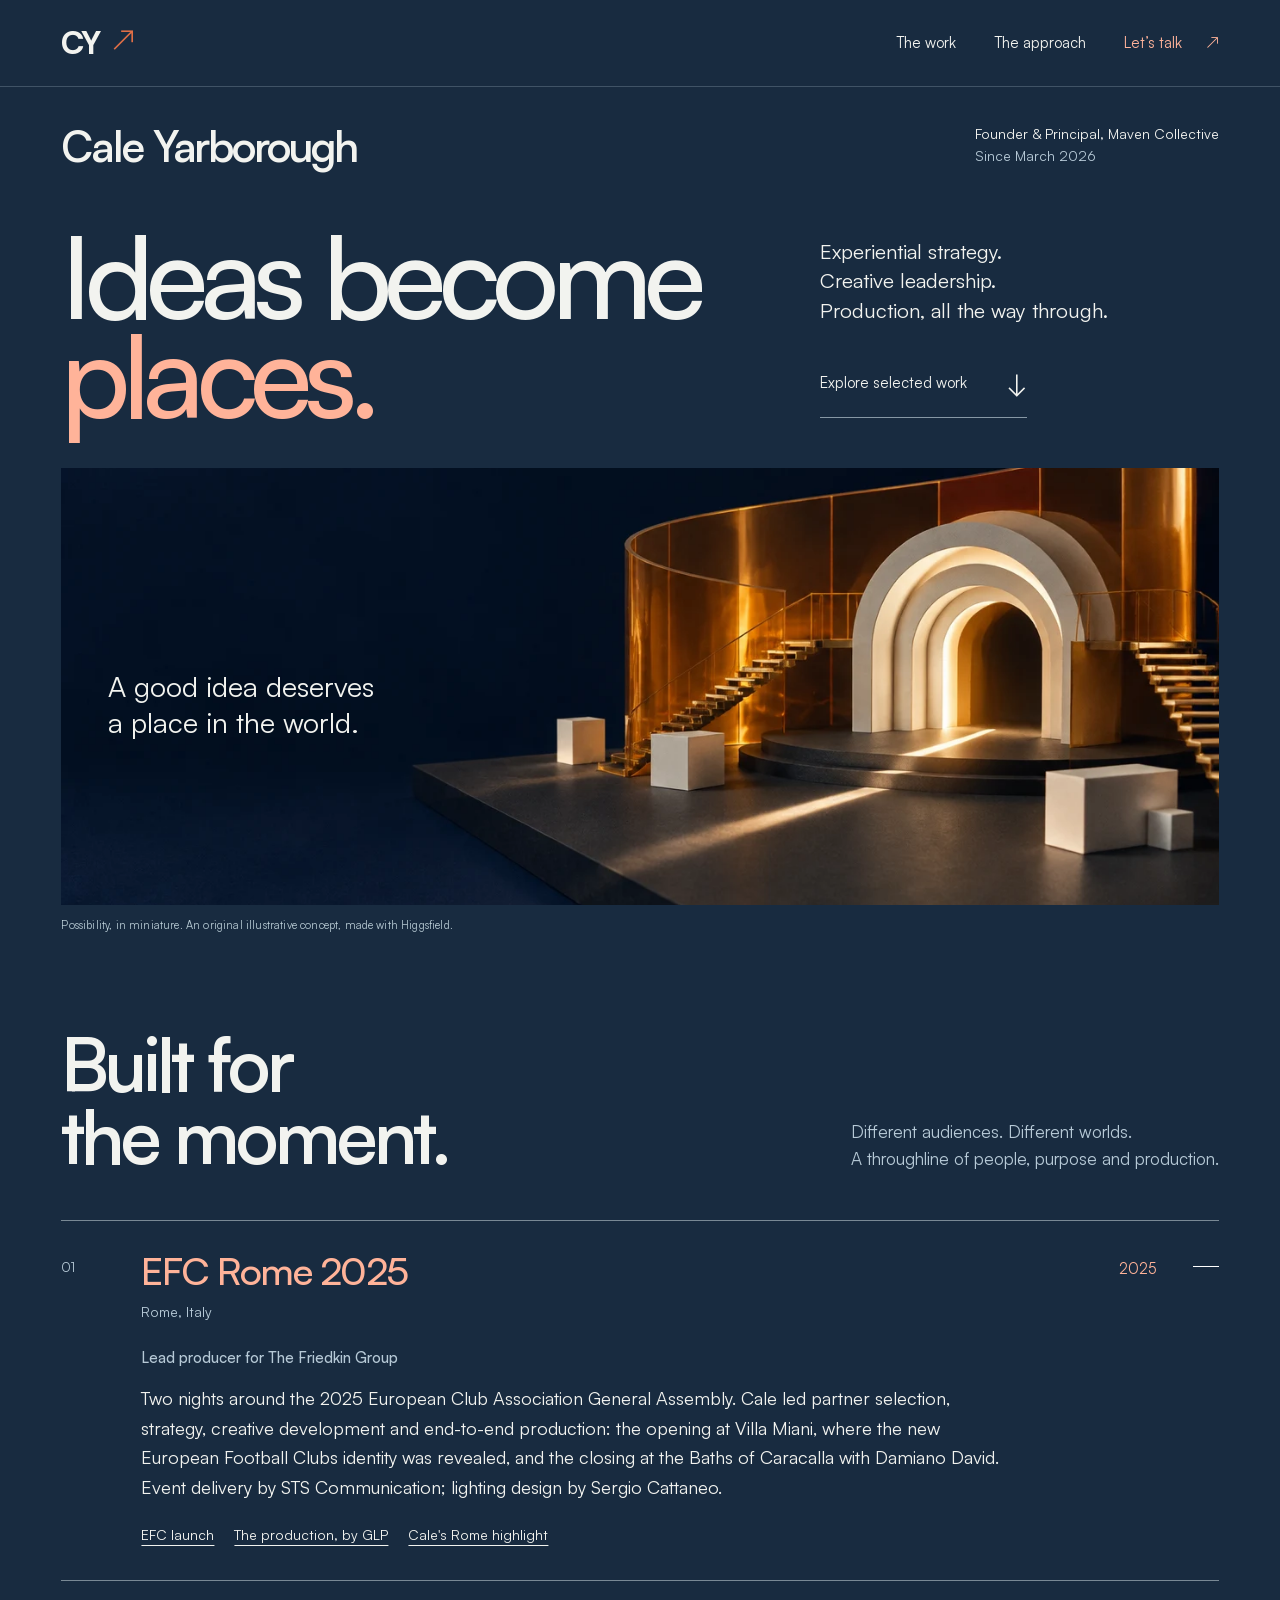
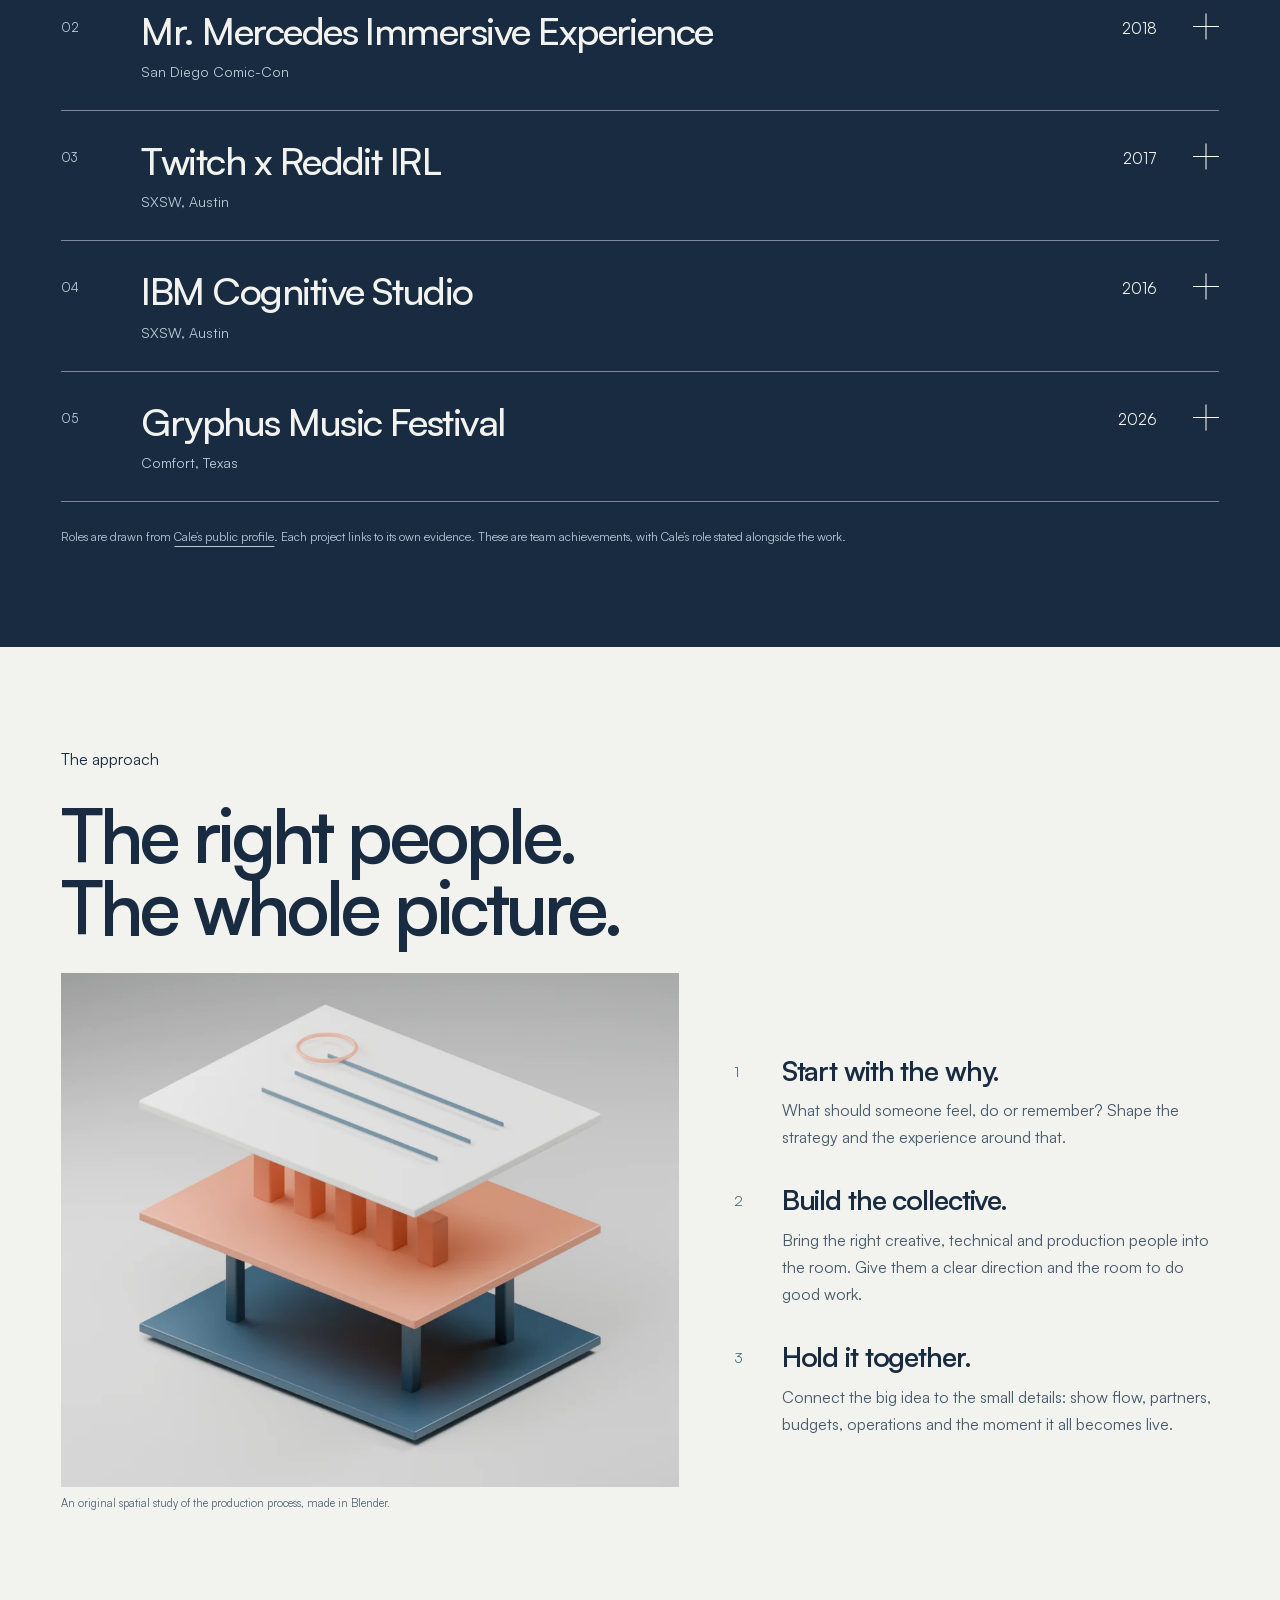
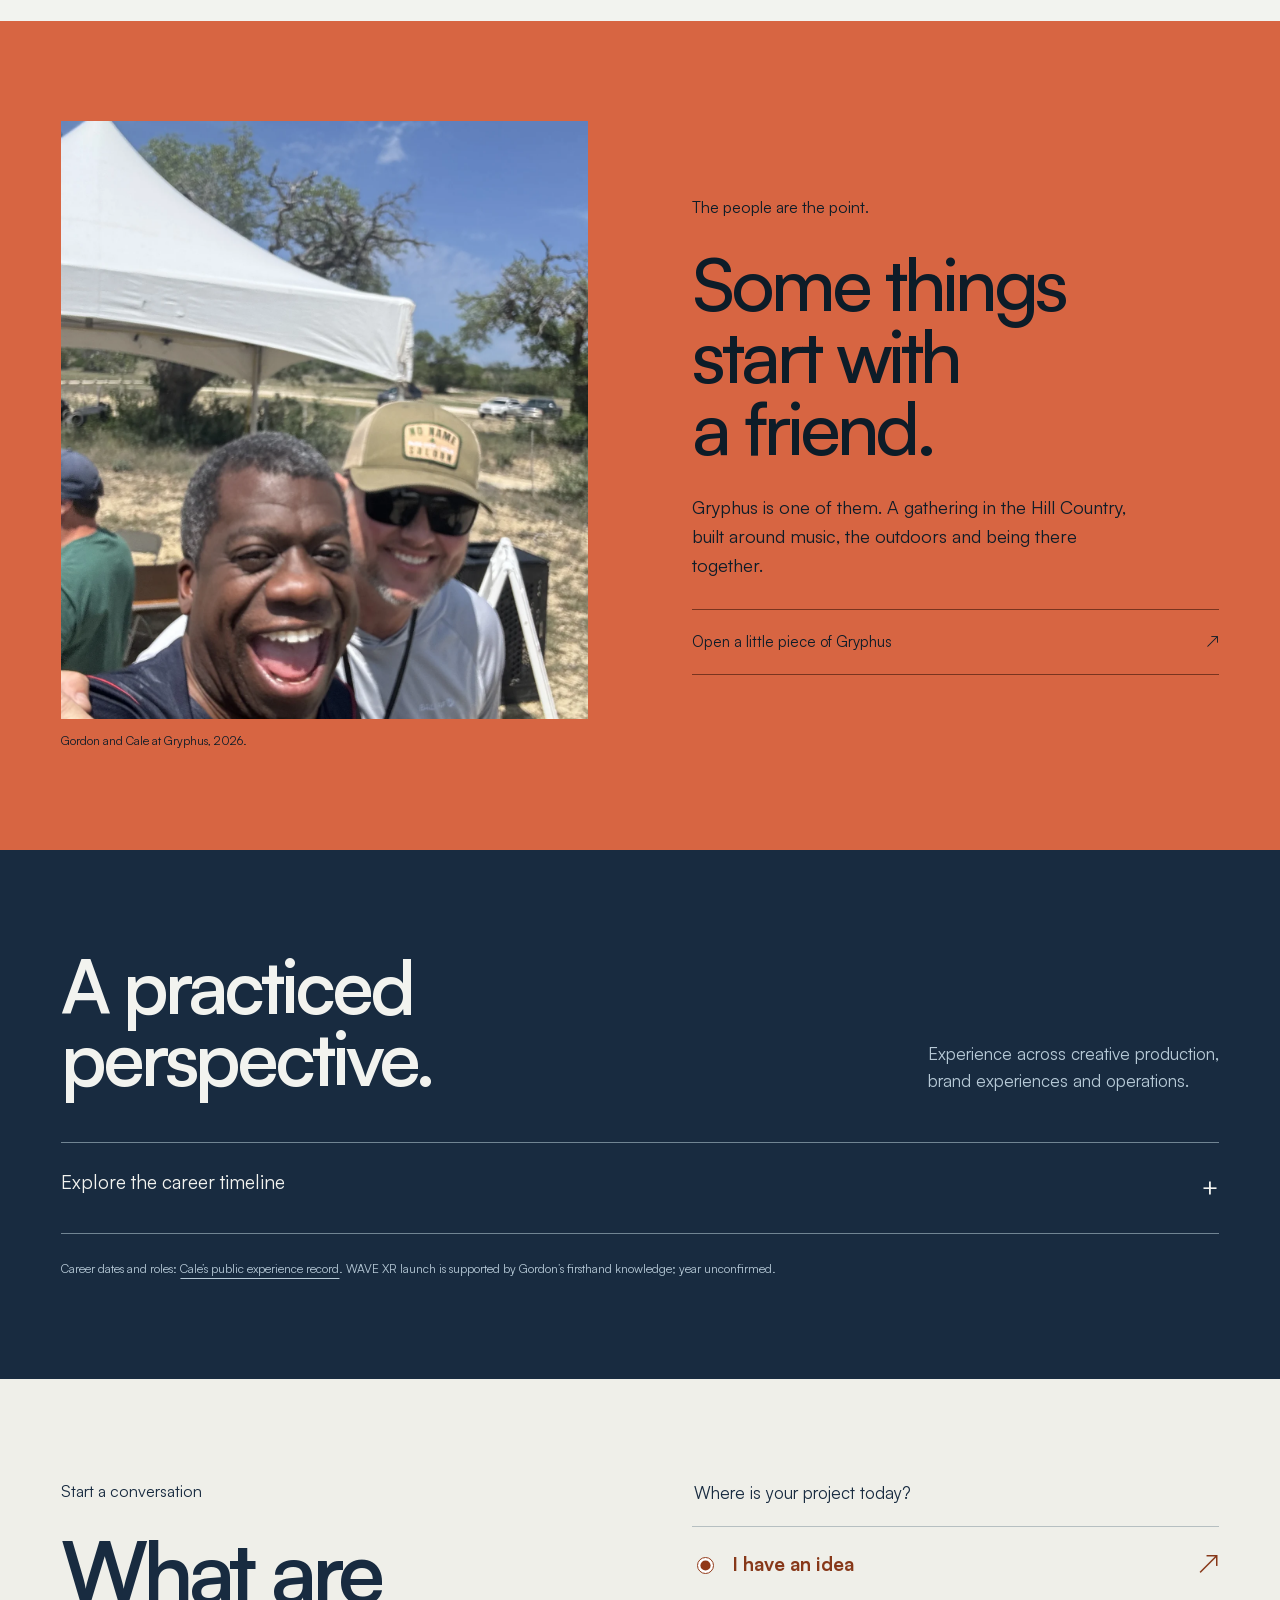
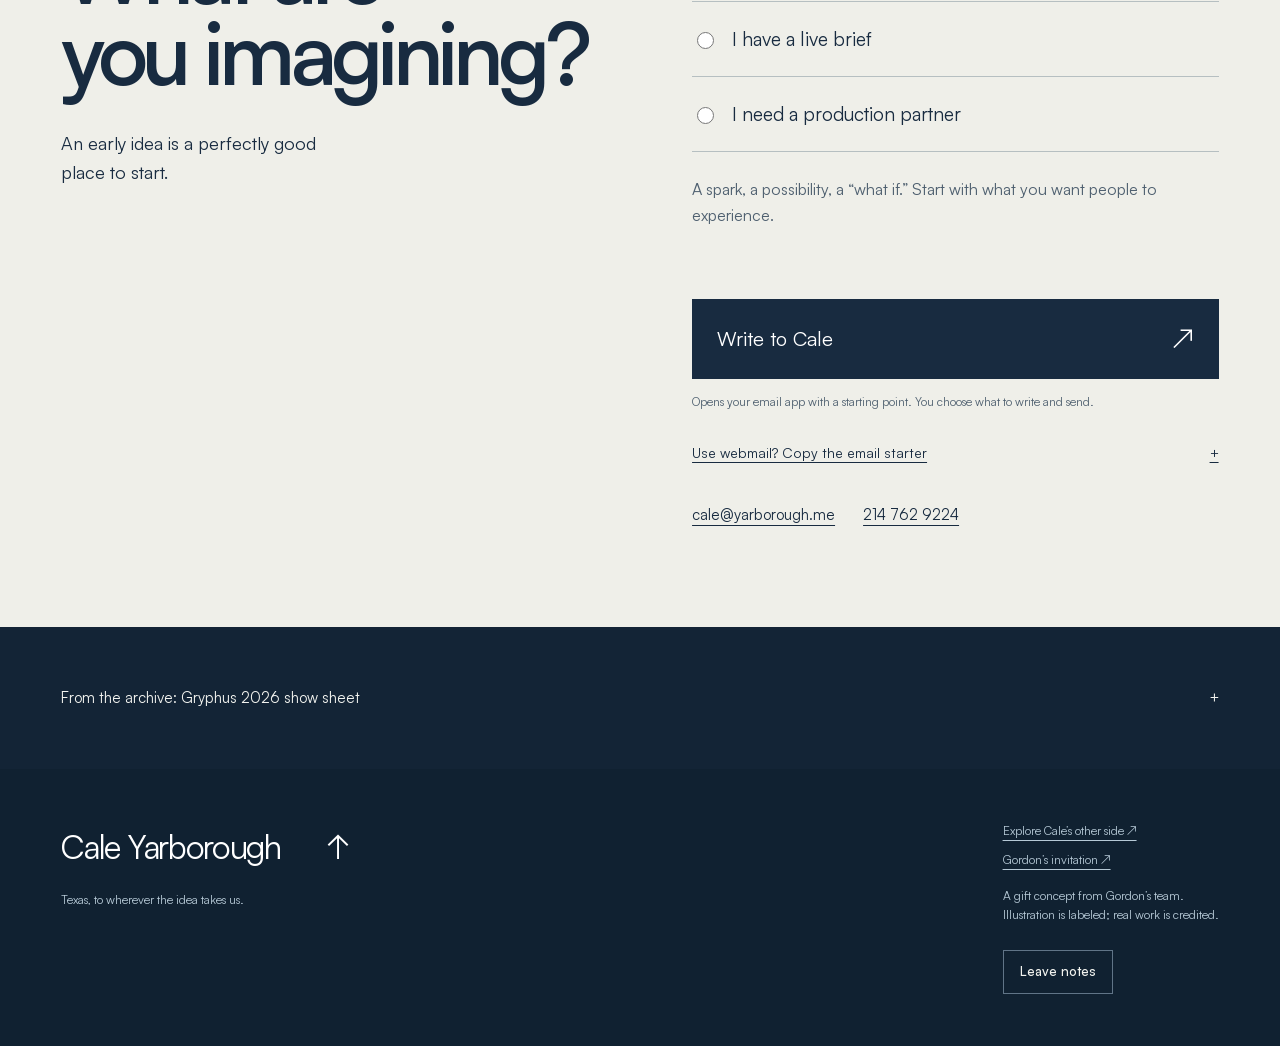
==== commit 656a952b: "Improve browsing, recovery and keyboard access" ====
--- a/index.html
+++ b/index.html
@@ -1,4 +1,4 @@
-<!doctype html><html lang="en"><head><meta charset="utf-8"><meta name="viewport" content="width=device-width, initial-scale=1"><meta name="robots" content="noindex,nofollow"><title>Cale Yarborough: Ideas become places</title><meta name="description" content="Cale Yarborough, Founder & Principal of Maven Collective since March 2026. Experiential strategy, creative leadership and production."><meta property="og:title" content="Cale Yarborough: Ideas become places"><meta property="og:image" content="art/pro/stage-maquette.webp"><link rel="stylesheet" href="pro.css"><link rel="preload" href="fonts/Satoshi-Variable.woff2" as="font" type="font/woff2" crossorigin></head><body>
+<!doctype html><html lang="en"><head><meta charset="utf-8"><meta name="viewport" content="width=device-width, initial-scale=1"><meta name="robots" content="noindex,nofollow"><title>Cale Yarborough: Ideas become places</title><meta name="description" content="Cale Yarborough, Founder & Principal of Maven Collective since March 2026. Experiential strategy, creative leadership and production."><meta property="og:title" content="Cale Yarborough: Ideas become places"><meta property="og:image" content="art/pro/stage-maquette.webp"><link rel="stylesheet" href="pro.css"><link rel="preload" href="fonts/Satoshi-Variable.woff2" as="font" type="font/woff2" crossorigin><link rel="stylesheet" href="contact-draft.css"></head><body>
 <a class="skip" href="#main">Skip to content</a>
 <header class="site-header"><a href="#top" class="wordmark" aria-label="Cale Yarborough, home">CY<span aria-hidden="true">↗</span></a><nav aria-label="Main navigation"><a href="#work">The work</a><a href="#approach">The approach</a><a href="#contact" class="nav-contact">Let’s talk <span aria-hidden="true">↗</span></a></nav></header>
 <main id="main"><section class="hero" id="top" data-note="Opening"><div class="identity"><h1>Cale Yarborough</h1><p>Founder &amp; Principal, Maven Collective<br><span>Since March 2026</span></p></div><div class="hero-heading"><h2>Ideas become<br><em>places.</em></h2><div class="hero-copy"><p>Experiential strategy.<br>Creative leadership.<br>Production, all the way through.</p><a class="arrow-link" href="#work">Explore selected work <span aria-hidden="true">↓</span></a></div></div><figure class="hero-figure"><img src="art/pro/stage-maquette.webp" alt="An abstract architectural model with warm illuminated portals and amber walls" fetchpriority="high" width="1344" height="752"><figcaption>Possibility, in miniature. An original illustrative concept, made with Higgsfield.</figcaption><div class="art-caption" aria-hidden="true">A good idea deserves<br>a place in the world.</div></figure></section>
@@ -17,7 +17,7 @@
     <div class="credit"><span class="mono">2005 to 2008</span><div><h3>Gulf States Toyota</h3><p class="role">Events and Marketing Manager</p></div><p>Regional experiential programs across five states</p></div>
     <div class="credit"><span class="mono">SXSW</span><div><h3>WAVE XR launch</h3><p class="role">Executive Producer</p></div><p>Year not confirmed</p></div>
   </div></details><p class="source-note">Career dates and roles: <a href="https://www.linkedin.com/in/caleyarborough/details/experience/" target="_blank" rel="noopener">Cale’s public experience record</a>. WAVE XR launch is supported by Gordon’s firsthand knowledge; year unconfirmed.</p></section>
-<section class="contact section" id="contact" data-note="Contact"><div class="contact-intro"><p class="plain-label">Start a conversation</p><h2>What are<br>you imagining?</h2><p>An early idea is a perfectly good place to start.</p></div><div class="inquiry"><fieldset><legend>Where is your project today?</legend><label><input type="radio" name="phase" value="idea" checked><span>I have an idea</span><b aria-hidden="true">↗</b></label><label><input type="radio" name="phase" value="brief"><span>I have a live brief</span><b aria-hidden="true">↗</b></label><label><input type="radio" name="phase" value="partner"><span>I need a production partner</span><b aria-hidden="true">↗</b></label></fieldset><p class="phase-response" id="phase-response" aria-live="polite">A spark, a possibility, a “what if.” Start with what you want people to experience.</p><a class="contact-email" id="email-draft" href="mailto:cale@yarborough.me?subject=An%20idea%20to%20explore">Write to Cale <span aria-hidden="true">↗</span></a><p class="contact-help">Opens your email app with a starting point. You choose what to write and send.</p><div class="direct"><a href="mailto:cale@yarborough.me">cale@yarborough.me</a><a href="tel:+12147629224">214 762 9224</a></div></div></section>
+<section class="contact section" id="contact" data-note="Contact"><div class="contact-intro"><p class="plain-label">Start a conversation</p><h2>What are<br>you imagining?</h2><p>An early idea is a perfectly good place to start.</p></div><div class="inquiry"><fieldset disabled><legend>Where is your project today?</legend><label><input type="radio" name="phase" value="idea" checked><span>I have an idea</span><b aria-hidden="true">↗</b></label><label><input type="radio" name="phase" value="brief"><span>I have a live brief</span><b aria-hidden="true">↗</b></label><label><input type="radio" name="phase" value="partner"><span>I need a production partner</span><b aria-hidden="true">↗</b></label></fieldset><p class="phase-response" id="phase-response" aria-live="polite">A spark, a possibility, a “what if.” Start with what you want people to experience.</p><a class="contact-email" id="email-draft" href="mailto:cale@yarborough.me?subject=An%20idea%20to%20explore">Write to Cale <span aria-hidden="true">↗</span></a><p class="contact-help">Opens your email app with a starting point. You choose what to write and send.</p><div class="direct"><a href="mailto:cale@yarborough.me">cale@yarborough.me</a><a href="tel:+12147629224">214 762 9224</a></div></div></section>
 <section class="archive section" id="gryphus-sheet"><details><summary>From the archive: Gryphus 2026 show sheet <span aria-hidden="true">+</span></summary><div class="archive-inner"><h2>Nine acts. Ten sets.<br>Three days together.</h2><p>April 24–26, 2026, Flat Rock Ranch, Comfort, Texas. Executive Producer: Cale Yarborough.</p><div class="ros">
     <table>
       <thead><tr><th>Day</th><th>Call</th><th>Set</th></tr></thead>
@@ -33,4 +33,4 @@
         <tr class="head2"><td class="t">5:30 PM</td><td>Thee Heart Tones</td></tr>
       </tbody>
     </table></div><p class="source-note">Transcribed from Gordon’s photograph of the 2026 schedule sign. Delvon Lamarr Organ Trio played twice. The sign itself misprinted the year at the top.</p></div></details></section>
-</main><footer><div><a class="footer-name" href="#top">Cale Yarborough <span aria-hidden="true">↑</span></a><p>Texas, to wherever the idea takes us.</p></div><div><a href="experience.html">Explore Cale’s other side ↗</a><a href="for-cale/">Gordon’s invitation ↗</a><p>A gift concept from Gordon’s team.<br>Illustration is labeled; real work is credited.</p><div id="professional-review" aria-label="Optional design feedback"></div></div></footer><script>window.NOTES_CONFIG={site:"cale-professional-20261004",title:"Cale professional: The Production House",version:"Production House, October 2026",label:"Notes for Gordon"};</script><script src="notes.js"></script><script src="pro.js"></script></body></html>+</main><footer><div><a class="footer-name" href="#top">Cale Yarborough <span aria-hidden="true">↑</span></a><p>Texas, to wherever the idea takes us.</p></div><div><a href="experience.html">Explore Cale’s other side ↗</a><a href="for-cale/">Gordon’s invitation ↗</a><p>A gift concept from Gordon’s team.<br>Illustration is labeled; real work is credited.</p><div id="professional-review" aria-label="Optional design feedback"></div></div></footer><script>window.NOTES_CONFIG={site:"cale-professional-20261004",title:"Cale professional: The Production House",version:"Production House, October 2026",label:"Notes for Gordon"};</script><script src="notes.js"></script><script src="pro.js"></script><script src="contact-draft.js"></script></body></html>
--- a/contact-draft.css
+++ b/contact-draft.css
@@ -0,0 +1,11 @@
+/* A readable email starter when a mail app is not configured. */
+.contact-draft{margin-top:20px;font-size:14px;max-width:100%}
+.contact-draft summary{cursor:pointer;min-height:44px;display:flex;align-items:center;text-decoration:underline;text-underline-offset:4px}
+.contact-draft label{display:block!important;padding:12px 0 6px!important;border:0!important;font-size:14px!important}
+.contact-draft textarea{display:block;width:100%;max-width:100%;min-height:240px;resize:vertical;padding:12px;border:1px solid currentColor;border-radius:0;background:#fff;color:#182b40;font:400 15px/1.5 var(--type,var(--font,Arial,sans-serif));box-sizing:border-box}
+.contact-draft button{margin-top:10px;min-height:44px;padding:10px 16px;border:1px solid currentColor;background:transparent;color:inherit;font:inherit;cursor:pointer}
+.contact-draft p{font-size:13px;margin-top:10px}
+.contact-draft :focus-visible{outline:3px solid currentColor;outline-offset:4px}
+
+.contact-draft summary::after{content:"+";margin-left:auto;padding-left:16px}
+.contact-draft[open] summary::after{content:"−"}
